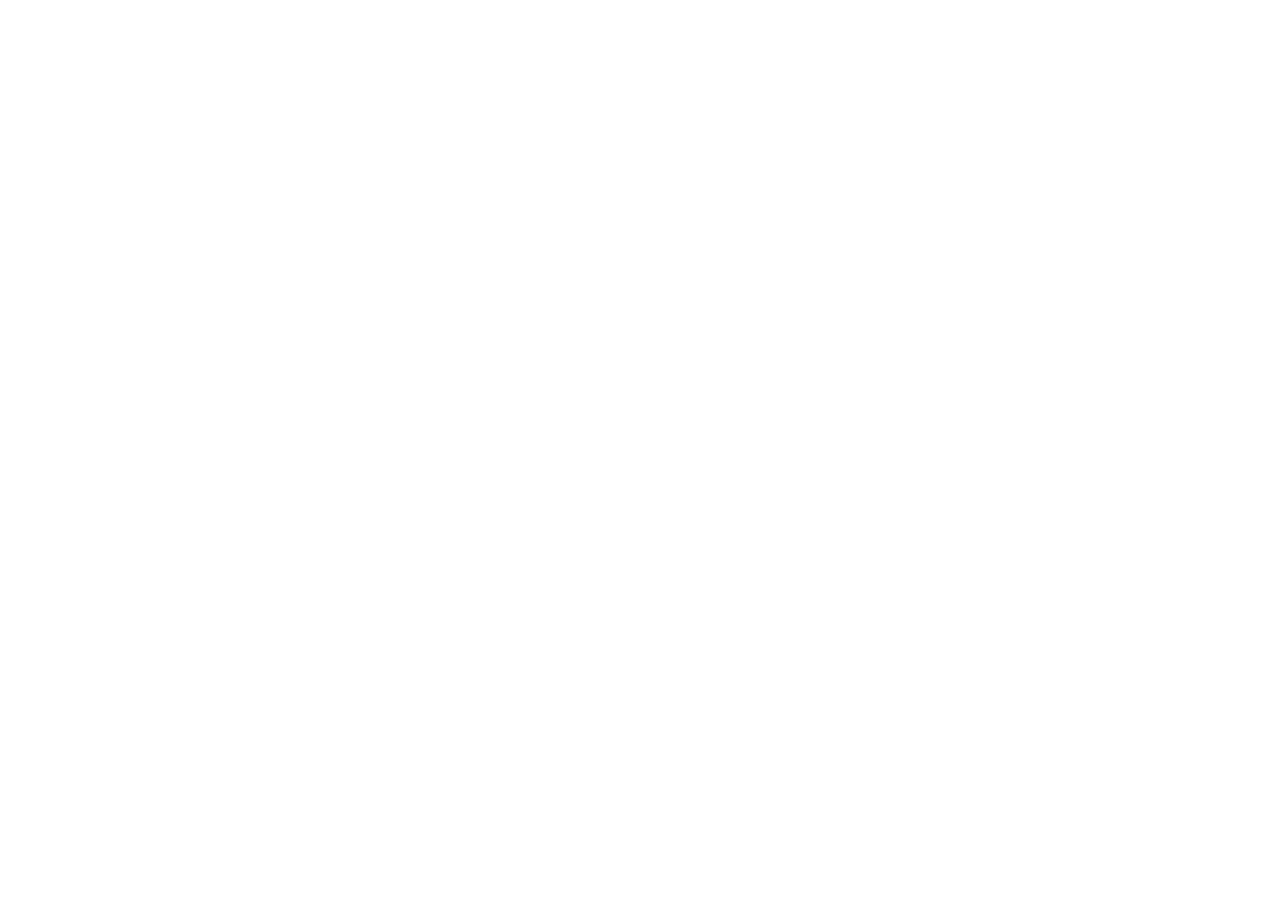
==== index.html @ ac5e3bfc "Init : création du dépôt, arborescence des fichiers et structure HTML de base" ====
<!DOCTYPE html>
<html lang="fr">
<head> 
    <meta charset="UTF-8"> 
    <meta name="viewport" content="width=device-width, initial-scale=1.0"> 
    <title>AfriTalent</title> 
    <!-- Bootstrap 5 via CDN : feuille de style --> 
    <link href="https://cdn.jsdelivr.net/npm/bootstrap@5.3.0/dist/css/bootstrap.min.css" rel="stylesheet"> 
    <!-- Votre feuille de style personnelle --> 
    <link rel="stylesheet" href="css/style.css">

</head>

<body> 

    <!-- Le contenu de la page sera ajoute ici --> 


    <!-- Bootstrap 5 via CDN : script JavaScript --> 
    <script src="https://cdn.jsdelivr.net/npm/bootstrap@5.3.0/dist/js/bootstrap.bundle.min.js"></script> 

    <!-- Votre script JavaScript --> 
    <script src="js/main.js"></script>

</body>
</html>
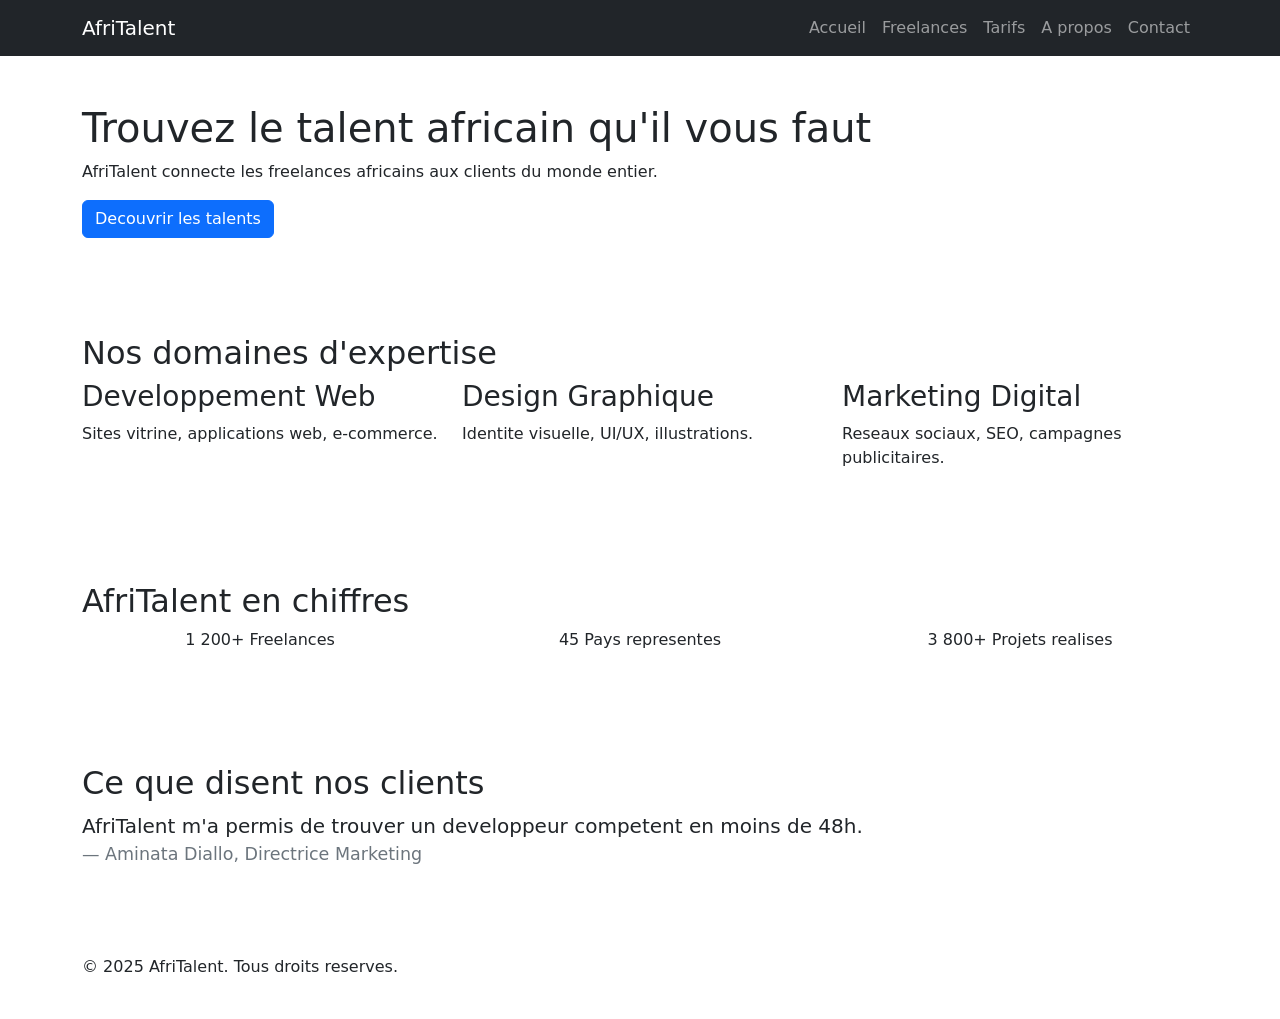
==== commit face9419: "HTML : structure complète des 5 pages avec sections et contenu texte" ====
--- a/index.html
+++ b/index.html
@@ -3,7 +3,7 @@
 <head> 
     <meta charset="UTF-8"> 
     <meta name="viewport" content="width=device-width, initial-scale=1.0"> 
-    <title>AfriTalent</title> 
+    <title>AfriTalent | La plateforme des freelances tech en Afrique</title> 
     <!-- Bootstrap 5 via CDN : feuille de style --> 
     <link href="https://cdn.jsdelivr.net/npm/bootstrap@5.3.0/dist/css/bootstrap.min.css" rel="stylesheet"> 
     <!-- Votre feuille de style personnelle --> 
@@ -12,9 +12,89 @@
 </head>
 
 <body> 
+<!-- Le contenu de la page sera ajoute ici --> 
 
-    <!-- Le contenu de la page sera ajoute ici --> 
-
+<!-- Navigation Bootstrap commune a toutes les pages --> 
+    <nav class="navbar navbar-expand-lg navbar-dark bg-dark"> 
+        <div class="container"> 
+            <a class="navbar-brand" href="index.html">AfriTalent</a> 
+            <button class="navbar-toggler" type="button" 
+                data-bs-toggle="collapse" 
+                data-bs-target="#navMenu" 
+                aria-controls="navMenu" 
+                aria-expanded="false" 
+                aria-label="Toggle navigation"> 
+                <span class="navbar-toggler-icon"></span> 
+            </button> 
+            <div class="collapse navbar-collapse" id="navMenu"> 
+                <ul class="navbar-nav ms-auto"> 
+                    <li class="nav-item"><a class="nav-link" href="index.html">Accueil</a></li> 
+                    <li class="nav-item"><a class="nav-link" href="freelances.html">Freelances</a></li> 
+                    <li class="nav-item"><a class="nav-link" href="tarifs.html">Tarifs</a></li> 
+                    <li class="nav-item"><a class="nav-link" href="about.html">A propos</a></li> 
+                    <li class="nav-item"><a class="nav-link" href="contact.html">Contact</a></li> 
+                </ul> 
+            </div> 
+        </div> 
+    </nav> 
+    <!-- Contenu principal --> 
+    <main> 
+        <!-- Section Hero : accroche principale --> 
+        <section id="hero"> 
+            <div class="container py-5"> 
+            <h1>Trouvez le talent africain qu'il vous faut</h1> 
+            <p>AfriTalent connecte les freelances africains aux clients du monde entier.</p> 
+            <a href="freelances.html" class="btn btn-primary">Decouvrir les talents</a> 
+            </div> 
+        </section> 
+        <!-- Section Services --> 
+        <section id="services"> 
+            <div class="container py-5"> 
+                <h2>Nos domaines d'expertise</h2> 
+                <div class="row"> 
+                    <div class="col-md-4"> 
+                        <h3>Developpement Web</h3> 
+                        <p>Sites vitrine, applications web, e-commerce.</p> 
+                    </div> 
+                    <div class="col-md-4"> 
+                        <h3>Design Graphique</h3> 
+                        <p>Identite visuelle, UI/UX, illustrations.</p> 
+                    </div> 
+                    <div class="col-md-4"> 
+                        <h3>Marketing Digital</h3> 
+                        <p>Reseaux sociaux, SEO, campagnes publicitaires.</p> 
+                    </div> 
+                </div> 
+            </div> 
+        </section> 
+        <!-- Section Statistiques --> 
+        <section id="statistiques"> 
+            <div class="container py-5"> 
+                <h2>AfriTalent en chiffres</h2> 
+                <div class="row text-center"> 
+                    <div class="col-md-4"><p>1 200+ Freelances</p></div> 
+                    <div class="col-md-4"><p>45 Pays representes</p></div> 
+                    <div class="col-md-4"><p>3 800+ Projets realises</p></div> 
+                </div> 
+            </div> 
+        </section> 
+        <!-- Section Temoignages --> 
+        <section id="temoignages"> 
+            <div class="container py-5"> 
+                <h2>Ce que disent nos clients</h2> 
+                <blockquote class="blockquote"> 
+                    <p>AfriTalent m'a permis de trouver un developpeur competent en moins de 48h.</p> 
+                    <footer class="blockquote-footer">Aminata Diallo, Directrice Marketing</footer> 
+                </blockquote> 
+            </div> 
+        </section> 
+    </main> 
+    <!-- Pied de page --> 
+    <footer> 
+        <div class="container py-4"> 
+            <p>&copy; 2025 AfriTalent. Tous droits reserves.</p> 
+        </div> 
+    </footer>
 
     <!-- Bootstrap 5 via CDN : script JavaScript --> 
     <script src="https://cdn.jsdelivr.net/npm/bootstrap@5.3.0/dist/js/bootstrap.bundle.min.js"></script> 
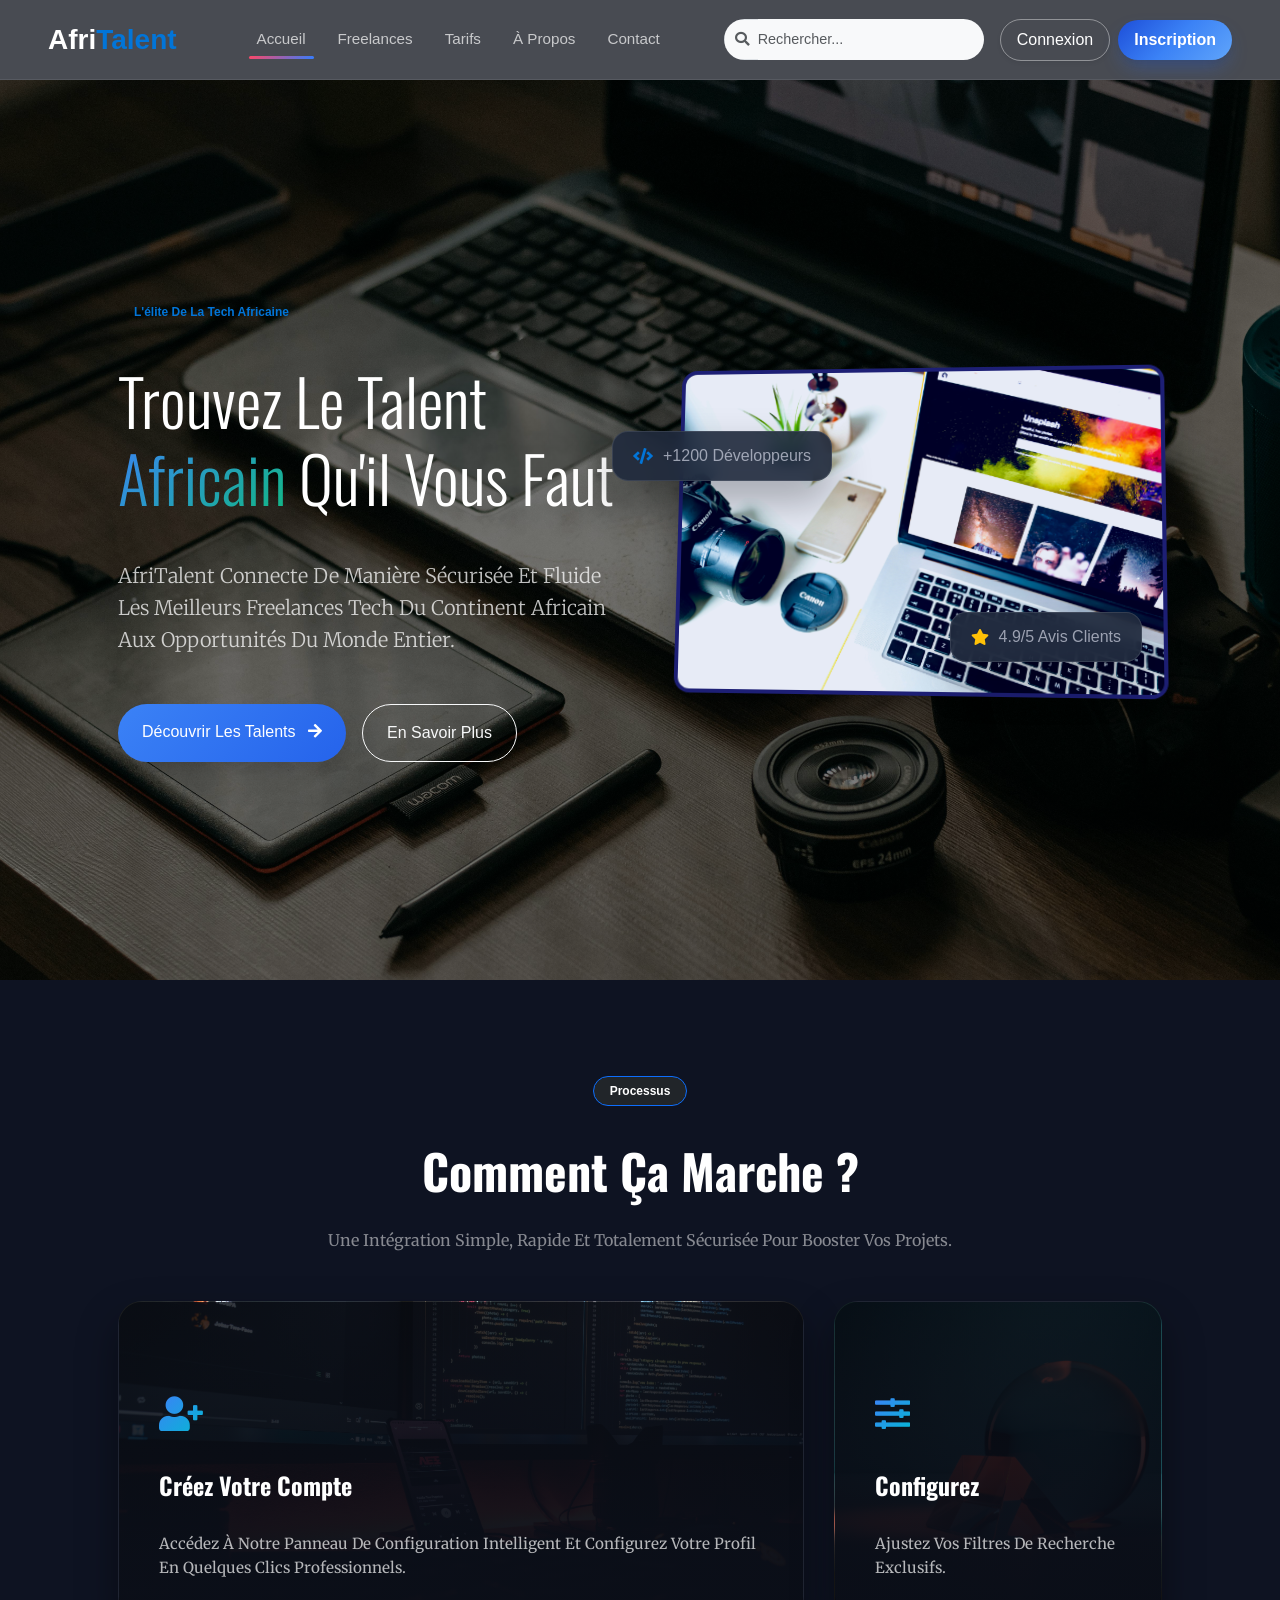
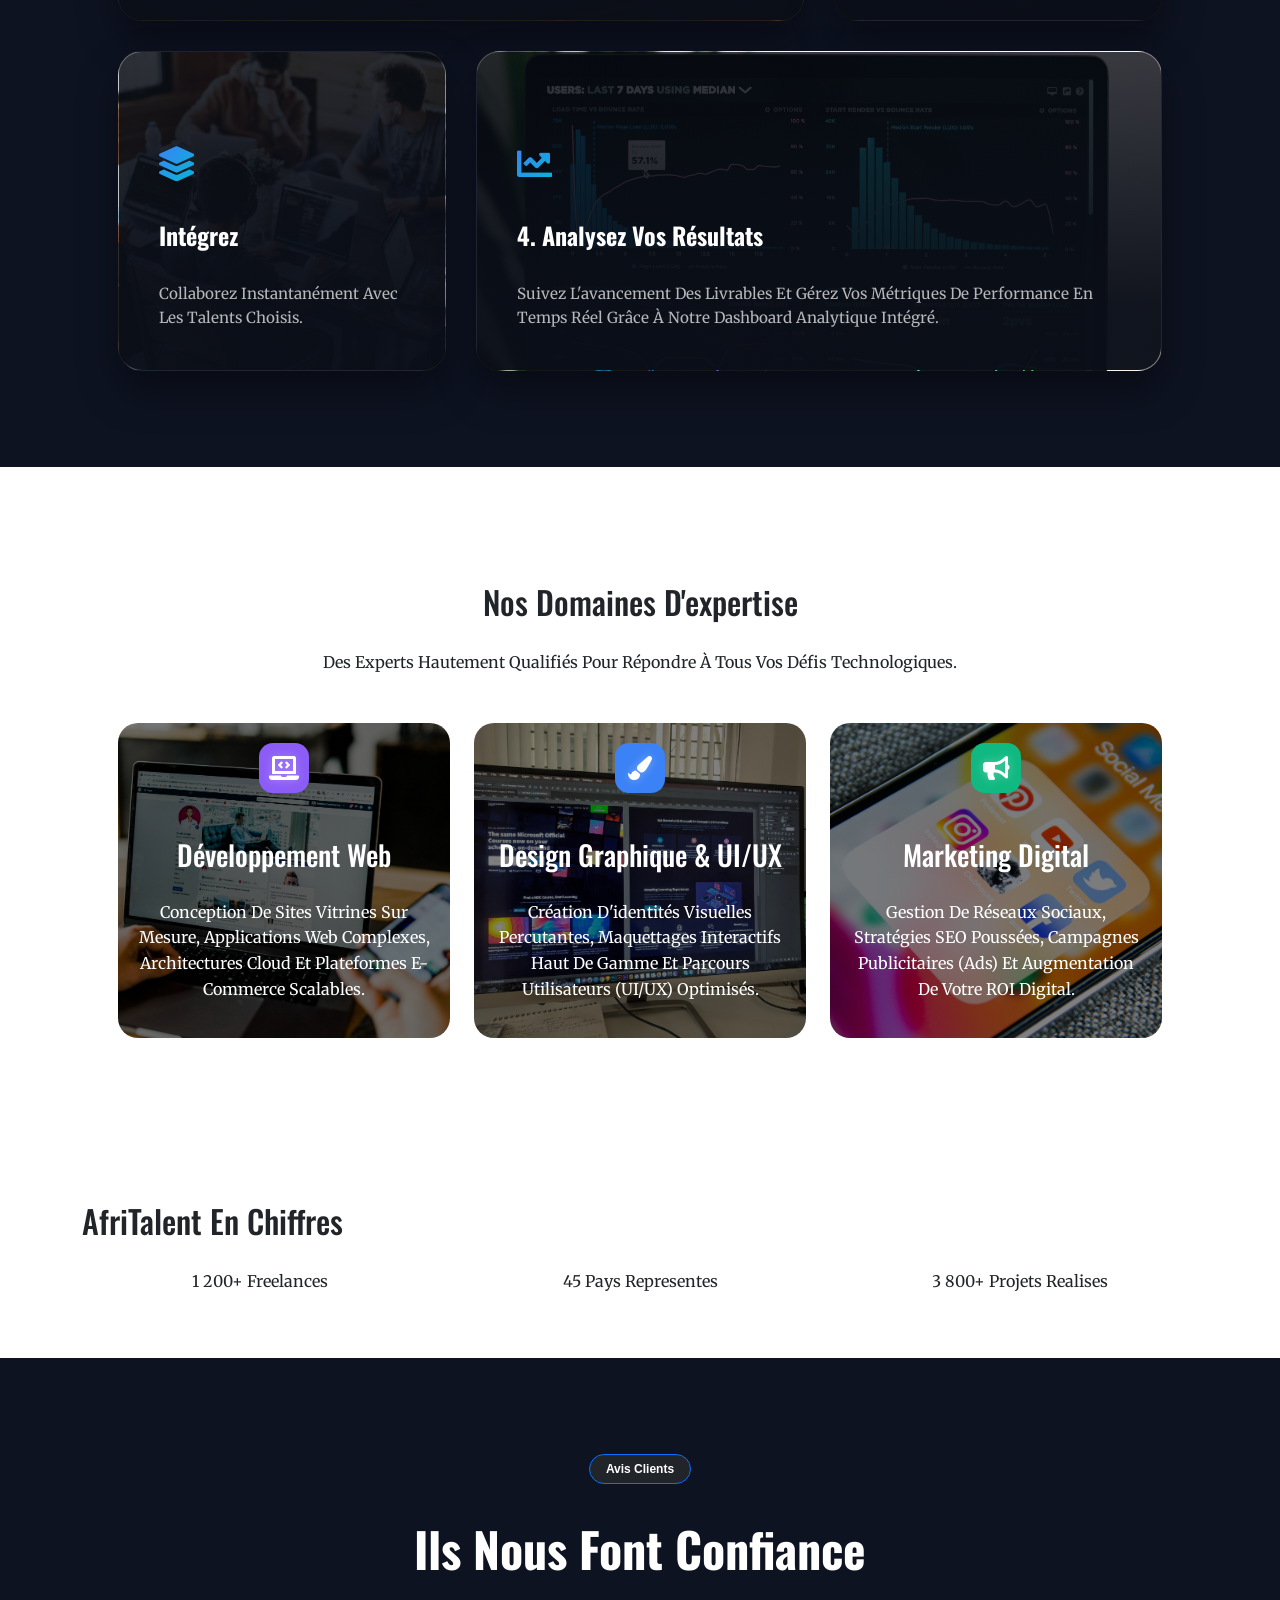
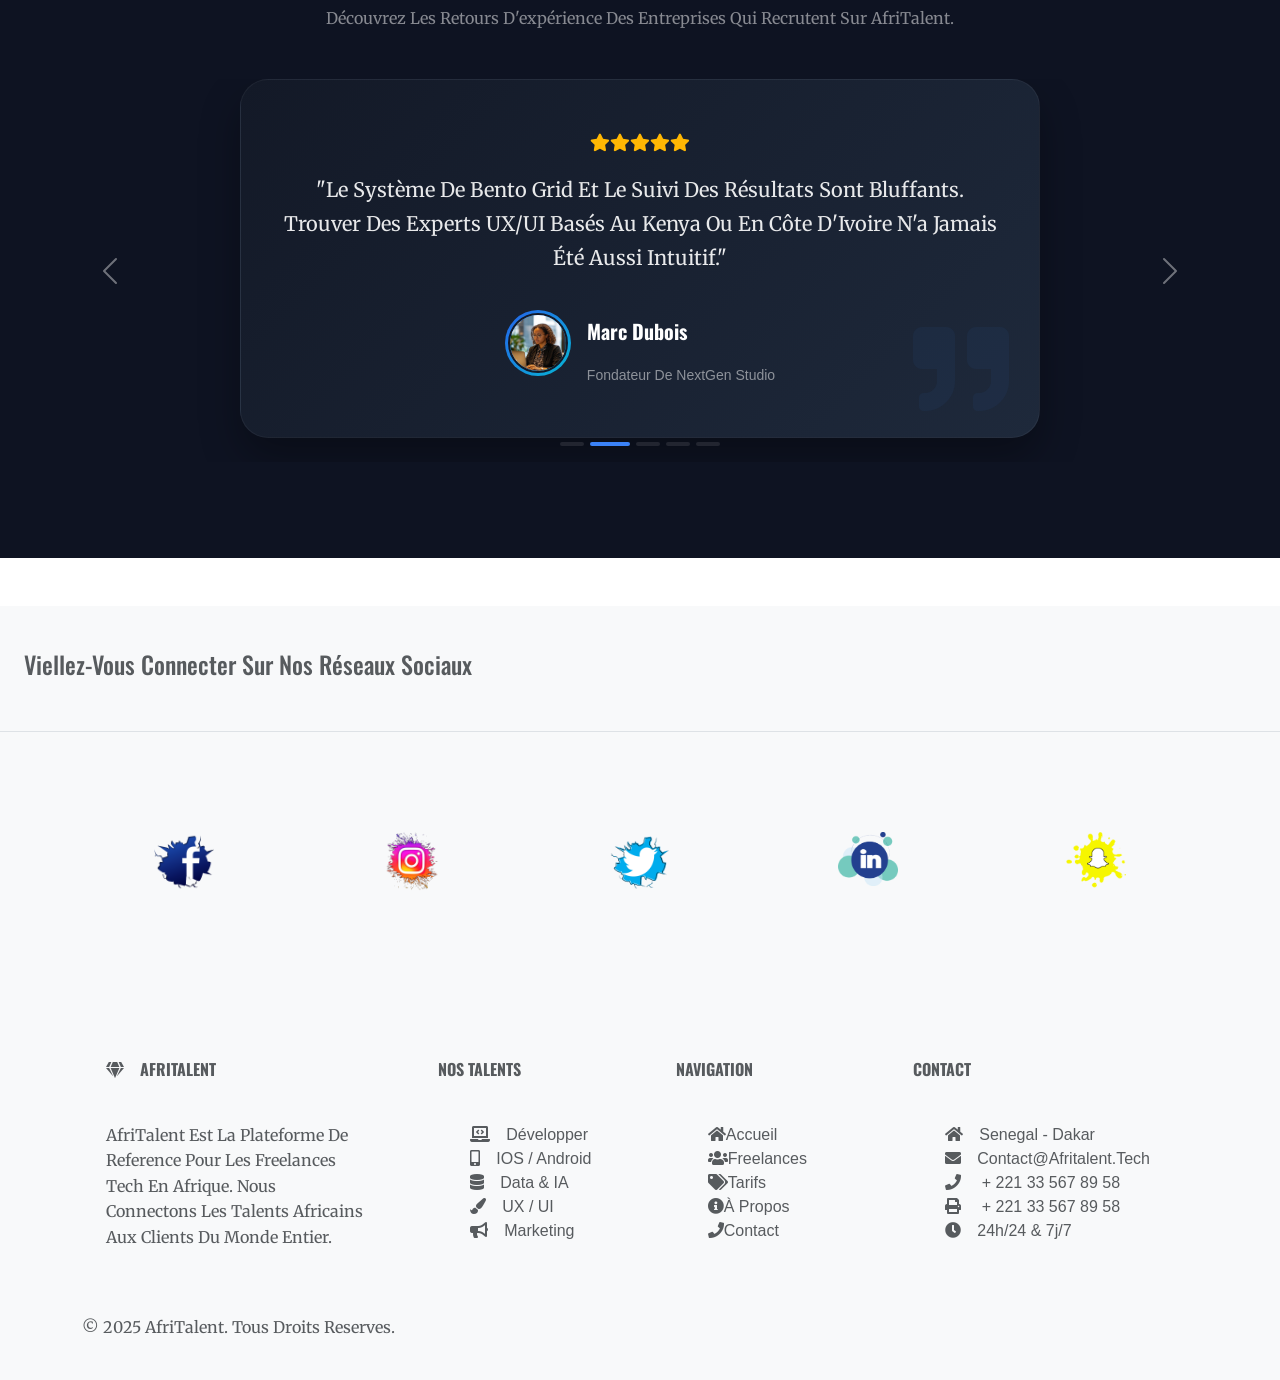
==== commit afb2ba84: "CSS : Bento Grid, sections hero et catégories, effets hover" ====
--- a/index.html
+++ b/index.html
@@ -3,71 +3,174 @@
 <head> 
     <meta charset="UTF-8"> 
     <meta name="viewport" content="width=device-width, initial-scale=1.0"> 
-    <title>AfriTalent | La plateforme des freelances tech en Afrique</title> 
+    <title>AfriTalent</title> 
+    <link rel="icon" href="images/favicon.ico.jfif" type="image/x-icon">
     <!-- Bootstrap 5 via CDN : feuille de style --> 
     <link href="https://cdn.jsdelivr.net/npm/bootstrap@5.3.0/dist/css/bootstrap.min.css" rel="stylesheet"> 
     <!-- Votre feuille de style personnelle --> 
     <link rel="stylesheet" href="css/style.css">
-
+    <!-- Fonts Google --> 
+    <link rel="preconnect" href="https://fonts.googleapis.com">
+    <link rel="preconnect" href="https://fonts.gstatic.com" crossorigin>
+    <link href="https://fonts.googleapis.com/css2?family=Merriweather:opsz@18..144&family=Oswald:wght@200..700&display=swap" rel="stylesheet">
+    <!-- Font Awesome --> 
+    <link rel="stylesheet" href="https://cdnjs.cloudflare.com/ajax/libs/font-awesome/5.15.3/css/all.min.css">
 </head>
-
+<!-- AfriTalent | La plateforme des freelances tech en Afrique -->
 <body> 
-<!-- Le contenu de la page sera ajoute ici --> 
-
-<!-- Navigation Bootstrap commune a toutes les pages --> 
-    <nav class="navbar navbar-expand-lg navbar-dark bg-dark"> 
-        <div class="container"> 
-            <a class="navbar-brand" href="index.html">AfriTalent</a> 
-            <button class="navbar-toggler" type="button" 
-                data-bs-toggle="collapse" 
-                data-bs-target="#navMenu" 
-                aria-controls="navMenu" 
-                aria-expanded="false" 
-                aria-label="Toggle navigation"> 
-                <span class="navbar-toggler-icon"></span> 
-            </button> 
-            <div class="collapse navbar-collapse" id="navMenu"> 
-                <ul class="navbar-nav ms-auto"> 
-                    <li class="nav-item"><a class="nav-link" href="index.html">Accueil</a></li> 
-                    <li class="nav-item"><a class="nav-link" href="freelances.html">Freelances</a></li> 
-                    <li class="nav-item"><a class="nav-link" href="tarifs.html">Tarifs</a></li> 
-                    <li class="nav-item"><a class="nav-link" href="about.html">A propos</a></li> 
-                    <li class="nav-item"><a class="nav-link" href="contact.html">Contact</a></li> 
-                </ul> 
+    <nav class="navbar navbar-expand-xl navbar-dark bg-dark sticky-top custom-navbar">
+        <div class="container-fluid px-md-5"> 
+            <a class="navbar-brand fw-bold fs-3" href="index.html">
+                Afri<span class="text-primary-talent">Talent</span>
+            </a>
+            <button class="navbar-toggler" type="button" data-bs-toggle="collapse" data-bs-target="#navMenu" aria-controls="navMenu" aria-expanded="false" aria-label="Toggle navigation">
+                <span class="navbar-toggler-icon"></span>
+            </button>
+            <div class="collapse navbar-collapse" id="navMenu">
+            
+                <ul class="navbar-nav mx-auto mb-2 mb-xl-0 gap-3">
+                    <li class="nav-item"><a class="nav-link active" href="index.html">Accueil</a></li>
+                    <li class="nav-item"><a class="nav-link" href="freelances.html">Freelances</a></li>
+                    <li class="nav-item"><a class="nav-link" href="tarifs.html">Tarifs</a></li>
+                    <li class="nav-item"><a class="nav-link" href="about.html">À propos</a></li>
+                    <li class="nav-item"><a class="nav-link" href="contact.html">Contact</a></li>
+                </ul>
+
+                <div class="d-flex flex-column flex-xl-row align-items-stretch align-items-xl-center gap-3">
+                    
+                    <form class="search-navbar m-0" role="search" action="/recherche" method="GET">
+                        <div class="input-group">
+                            <span class="input-group-text bg-light text-muted border-end-0">
+                                <i class="fas fa-search"></i>
+                            </span>
+                            <input class="form-control bg-light border-start-0 ps-0 text-dark" type="search" placeholder="Rechercher..." aria-label="Rechercher" name="query">
+                        </div>
+                    </form>
+
+                    <div class="buton  d-flex align-items-center gap-2">
+                        <a href="connexion.html" class="btns-connexion btn-outline-light rounded-pill px-3 shadow-sm">Connexion</a>
+                        <a href="inscription.html" class="btn-inscription btn-outline-light rounded-pill px-3 shadow-sm">Inscription</a>
+                    </div>
+                </div> 
+            </div>
+        </div>
+    </nav>
+    <!-- contenu principal -->
+    
+    <main> 
+        <!-- SECTION HERO : DISPOSITION ASYMÉTRIQUE & TYPOGRAPHIE EXPRESSIVE -->
+        <section id="hero-premium" class="d-flex align-items-center"> 
+            <div class="container px-md-5">
+                <div class="row align-items-center">
+                    <div class="col-lg-6 hero-text-box">
+                        <span class="badge bg-primary-soft text-primary-talent mb-3 px-3 py-2 rounded-pill fw-semibold">L'élite de la Tech Africaine</span>
+                        <h1 class="display-3 fw-extrabold text-white mb-4">
+                            Trouvez le talent <br><span class="text-gradient">Africain</span> qu'il vous faut
+                        </h1> 
+                        <p class="lead text-white6£-afri mb-5">
+                            AfriTalent connecte de manière sécurisée et fluide les meilleurs freelances tech du continent africain aux opportunités du monde entier.
+                        </p> 
+                        <div class="d-flex gap-3 core-buttons">
+                            <a href="freelances.html" class="btn btn-primary-talent rounded-pill px-4 py-3 shadow">Découvrir les talents <i class="fas fa-arrow-right ms-2"></i></a> 
+                            <a href="#bento-section" class="btn btn-outline-light rounded-pill px-4 py-3">En savoir plus</a>
+                        </div>
+                    </div>
+                    <div class="col-lg-6 position-relative mt-5 mt-lg-0">
+                        <div class="hero-image-wrapper">
+                            <div class="floating-card card-1"><i class="fas fa-code text-primary-talent"></i> <span>+1200 Développeurs</span></div>
+                            <div class="floating-card card-2"><i class="fas fa-star text-warning"></i> <span>4.9/5 Avis clients</span></div>
+                            <img src="images/Img3 (4).jpg" alt="Freelance working" class="img-fluid rounded-4 shadow-2xl hero-img-asymmetric">
+                        </div>
+                    </div>
+                </div>
             </div> 
-        </div> 
-    </nav> 
-    <!-- Contenu principal --> 
-    <main> 
-        <!-- Section Hero : accroche principale --> 
-        <section id="hero"> 
-            <div class="container py-5"> 
-            <h1>Trouvez le talent africain qu'il vous faut</h1> 
-            <p>AfriTalent connecte les freelances africains aux clients du monde entier.</p> 
-            <a href="freelances.html" class="btn btn-primary">Decouvrir les talents</a> 
-            </div> 
-        </section> 
-        <!-- Section Services --> 
-        <section id="services"> 
-            <div class="container py-5"> 
-                <h2>Nos domaines d'expertise</h2> 
-                <div class="row"> 
-                    <div class="col-md-4"> 
-                        <h3>Developpement Web</h3> 
-                        <p>Sites vitrine, applications web, e-commerce.</p> 
+        </section>
+         <!-- section Bento -->
+        <section id="bento-section" class="py-5 bg-dark-section">
+            <div class="container px-md-5 py-5">
+                <div class="text-center mb-5">
+                    <span class="badge bg-dark text-blue-talent border border-primary mb-3 px-3 py-2 rounded-pill">Processus</span>
+                    <h2 class="section-title text-white fw-bold display-5">Comment ça marche ?</h2>
+                    <p class="text-white-50">Une intégration simple, rapide et totalement sécurisée pour booster vos projets.</p>
+                </div>
+                
+                <div class="bento-grid">
+                    <!-- Carte 1 : Inscription (Large) -->
+                    <div class="bento-card bento-1">
+                        <div class="bento-overlay"></div>
+                        <div class="bento-content">
+                            <div class="bento-icon"><i class="fas fa-user-plus"></i></div>
+                            <h3>Créez votre compte</h3>
+                            <p>Accédez à notre panneau de configuration intelligent et configurez votre profil en quelques clics professionnels.</p>
+                        </div>
+                    </div>
+
+                    <!-- Carte 2 : Configuration (Petite) -->
+                    <div class="bento-card bento-2">
+                        <div class="bento-overlay"></div>
+                        <div class="bento-content">
+                            <div class="bento-icon"><i class="fas fa-sliders-h"></i></div>
+                            <h3>Configurez</h3>
+                            <p>Ajustez vos filtres de recherche exclusifs.</p>
+                        </div>
+                    </div>
+
+                    <!-- Carte 3 : Intégration (Petite) -->
+                    <div class="bento-card bento-3">
+                        <div class="bento-overlay"></div>
+                        <div class="bento-content">
+                            <div class="bento-icon"><i class="fas fa-layer-group"></i></div>
+                            <h3>Intégrez</h3>
+                            <p>Collaborez instantanément avec les talents choisis.</p>
+                        </div>
+                    </div>
+
+                    <!-- Carte 4 : Analyse (Large) -->
+                    <div class="bento-card bento-4">
+                        <div class="bento-overlay"></div>
+                        <div class="bento-content">
+                            <div class="bento-icon"><i class="fas fa-chart-line"></i></div>
+                            <h3>4. Analysez vos résultats</h3>
+                            <p>Suivez l'avancement des livrables et gérez vos métriques de performance en temps réel grâce à notre dashboard analytique intégré.</p>
+                        </div>
+                    </div>
+                </div>
+            </div>
+        </section>
+         <!-- Section Statistiques --> 
+        <section id="services-premium" class="py-5"> 
+            <div class="container px-md-5 py-5"> 
+                <div class="text-center mb-5">
+                    <h2>Nos domaines d'expertise</h2> 
+                    <p class="">Des experts hautement qualifiés pour répondre à tous vos défis technologiques.</p>
+                </div>
+                <div class="row g-4"> 
+                    <div class="col-md-4">
+                        <div class="service-card-premium1">
+                            <div class="icon-box bg-purple"><i class="fas fa-laptop-code"></i></div>
+                            <h3>Développement Web</h3> 
+                            <p>Conception de sites vitrines sur mesure, applications web complexes, architectures Cloud et plateformes e-commerce scalables.</p>
+                        </div>
                     </div> 
                     <div class="col-md-4"> 
-                        <h3>Design Graphique</h3> 
-                        <p>Identite visuelle, UI/UX, illustrations.</p> 
+                        <div class="service-card-premium">
+                            <div class="icon-box bg-blue">
+                                <i class="fas fa-paint-brush"></i>
+                            </div>
+                            <h3>Design Graphique & UI/UX</h3> 
+                            <p>Création d'identités visuelles percutantes, maquettages interactifs haut de gamme et parcours utilisateurs (UI/UX) optimisés.</p>
+                        </div>
                     </div> 
                     <div class="col-md-4"> 
-                        <h3>Marketing Digital</h3> 
-                        <p>Reseaux sociaux, SEO, campagnes publicitaires.</p> 
+                        <div class="service-card-premium11">
+                            <div class="icon-box bg-green"><i class="fas fa-bullhorn"></i></div>
+                            <h3>Marketing Digital</h3> 
+                            <p>Gestion de réseaux sociaux, stratégies SEO poussées, campagnes publicitaires (Ads) et augmentation de votre ROI digital.</p>
+                        </div>
                     </div> 
                 </div> 
             </div> 
-        </section> 
-        <!-- Section Statistiques --> 
+        </section>
         <section id="statistiques"> 
             <div class="container py-5"> 
                 <h2>AfriTalent en chiffres</h2> 
@@ -78,29 +181,221 @@
                 </div> 
             </div> 
         </section> 
-        <!-- Section Temoignages --> 
-        <section id="temoignages"> 
-            <div class="container py-5"> 
-                <h2>Ce que disent nos clients</h2> 
-                <blockquote class="blockquote"> 
-                    <p>AfriTalent m'a permis de trouver un developpeur competent en moins de 48h.</p> 
-                    <footer class="blockquote-footer">Aminata Diallo, Directrice Marketing</footer> 
-                </blockquote> 
-            </div> 
-        </section> 
-    </main> 
+        <!-- SECTION TÉMOIGNAGES : CAROUSEL BOOTSTRAP FONCTIONNEL --> 
+       <section id="testimonials-carousel-section" class="py-5 bg-dark-section"> 
+        <div class="container py-5"> 
+            <div class="text-center mb-5">
+                <span class="badge bg-dark text-blue-talent border border-primary mb-3 px-3 py-2 rounded-pill">Avis clients</span>
+                <h2 class="section-title text-white fw-bold display-5">Ils nous font confiance</h2> 
+                <p class="text-white-50">Découvrez les retours d'expérience des entreprises qui recrutent sur AfriTalent.</p>
+            </div>
+
+            <div id="premiumTestimonialCarousel" class="carousel slide" data-bs-ride="carousel" data-bs-interval="5000">
+                <div class="carousel-indicators custom-indicators">
+                    <button type="button" data-bs-target="#premiumTestimonialCarousel" data-bs-slide-to="0" class="active" aria-current="true"></button>
+                    <button type="button" data-bs-target="#premiumTestimonialCarousel" data-bs-slide-to="1"></button>
+                    <button type="button" data-bs-target="#premiumTestimonialCarousel" data-bs-slide-to="2"></button>
+                    <button type="button" data-bs-target="#premiumTestimonialCarousel" data-bs-slide-to="3"></button>
+                    <button type="button" data-bs-target="#premiumTestimonialCarousel" data-bs-slide-to="4"></button>
+                </div>
+
+                <div class="carousel-inner text-center text-white pb-4">
+                    
+                    <div class="carousel-item active">
+                        <div class="testimonial-bubble shadow-lg mx-auto">
+                            <i class="fas fa-quote-right quote-icon-bg"></i>
+                            <div class="stars-rating mb-3">
+                                <i class="fas fa-star"></i><i class="fas fa-star"></i><i class="fas fa-star"></i><i class="fas fa-star"></i><i class="fas fa-star"></i>
+                            </div>
+                            <p class="fs-5 testimonial-text">"AfriTalent m'a permis de trouver un développeur Fullstack sénégalais ultra-compétent en moins de 48 heures. La gestion du projet s'est faite en toute transparence !"</p>
+                            <div class="d-flex align-items-center justify-content-center mt-4 gap-3">
+                                <div class="avatar-wrapper">
+                                    <img src="images/Img3 (3).jpg" alt="Aminata Diallo" class="rounded-circle testimonial-avatar">
+                                </div>
+                                <div class="text-start">
+                                    <h5 class="text-blue-talent mb-0 fw-bold">Aminata Diallo</h5>
+                                    <small class="text-white-50">Directrice Marketing, TechAfrique</small>
+                                </div>
+                            </div>
+                        </div>
+                    </div>
+
+                    <div class="carousel-item">
+                        <div class="testimonial-bubble shadow-lg mx-auto">
+                            <i class="fas fa-quote-right quote-icon-bg"></i>
+                            <div class="stars-rating mb-3">
+                                <i class="fas fa-star"></i><i class="fas fa-star"></i><i class="fas fa-star"></i><i class="fas fa-star"></i><i class="fas fa-star"></i>
+                            </div>
+                            <p class="fs-5 testimonial-text">"Le système de Bento Grid et le suivi des résultats sont bluffants. Trouver des experts UX/UI basés au Kenya ou en Côte d'Ivoire n'a jamais été aussi intuitif."</p>
+                            <div class="d-flex align-items-center justify-content-center mt-4 gap-3">
+                                <div class="avatar-wrapper">
+                                    <img src="images/téléchargement (4).jfif" alt="julliana Dubois" class="rounded-circle testimonial-avatar">
+                                </div>
+                                <div class="text-start">
+                                    <h5 class="text-blue-talent mb-0 fw-bold">Marc Dubois</h5>
+                                    <small class="text-white-50">Fondateur de NextGen Studio</small>
+                                </div>
+                            </div>
+                        </div>
+                    </div>
+
+                    <div class="carousel-item">
+                        <div class="testimonial-bubble shadow-lg mx-auto">
+                            <i class="fas fa-quote-right quote-icon-bg"></i>
+                            <div class="stars-rating mb-3">
+                                <i class="fas fa-star"></i><i class="fas fa-star"></i><i class="fas fa-star"></i><i class="fas fa-star"></i><i class="fas fa-star"></i>
+                            </div>
+                            <p class="fs-5 testimonial-text">"La qualité technique des profils est impressionnante. Notre nouvel ingénieur DevOps basé au Cameroun a restructuré toute notre infrastructure Cloud en un temps record."</p>
+                            <div class="d-flex align-items-center justify-content-center mt-4 gap-3">
+                                <div class="avatar-wrapper">
+                                    <img src="images/Refined High-Top Fade.jfif" alt="Patrice Kone" class="rounded-circle testimonial-avatar">
+                                </div>
+                                <div class="text-start">
+                                    <h5 class="text-blue-talent mb-0 fw-bold">Patrice Koné</h5>
+                                    <small class="text-white-50">CTO, KamCloud Services</small>
+                                </div>
+                            </div>
+                        </div>
+                    </div>
+
+                    <div class="carousel-item">
+                        <div class="testimonial-bubble shadow-lg mx-auto">
+                            <i class="fas fa-quote-right quote-icon-bg"></i>
+                            <div class="stars-rating mb-3">
+                                <i class="fas fa-star"></i><i class="fas fa-star"></i><i class="fas fa-star"></i><i class="fas fa-star"></i><i class="text-white-50 far fa-star"></i>
+                            </div>
+                            <p class="fs-5 testimonial-text">"Ce qui me plaît le plus, c'est la sécurisation des paiements. Les freelances travaillent sereinement, et nous, nous ne débloquons les fonds que lorsque le code est validé."</p>
+                            <div class="d-flex align-items-center justify-content-center mt-4 gap-3">
+                                <div class="avatar-wrapper">
+                                    <img src="images/Crisp Taper Fade.jfif" alt="Sarah Jenkins" class="rounded-circle testimonial-avatar">
+                                </div>
+                                <div class="text-start">
+                                    <h5 class="text-blue-talent mb-0 fw-bold">Sarah Jenkins</h5>
+                                    <small class="text-white-50">Product Owner, GlobalTech NY</small>
+                                </div>
+                            </div>
+                        </div>
+                    </div>
+
+                    <div class="carousel-item">
+                        <div class="testimonial-bubble shadow-lg mx-auto">
+                            <i class="fas fa-quote-right quote-icon-bg"></i>
+                            <div class="stars-rating mb-3">
+                                <i class="fas fa-star"></i><i class="fas fa-star"></i><i class="fas fa-star"></i><i class="fas fa-star"></i><i class="fas fa-star"></i>
+                            </div>
+                            <p class="fs-5 testimonial-text">"En tant que startup, recruter des talents hautement qualifiés à des tarifs compétitifs via AfriTalent a littéralement sauvé notre phase de lancement applicatif."</p>
+                            <div class="d-flex align-items-center justify-content-center mt-4 gap-3">
+                                <div class="avatar-wrapper">
+                                    <img src="images/alexander-shatov-mr4JG4SYOF8-unsplash.jpg" alt="Ousmane Sy" class="rounded-circle testimonial-avatar">
+                                </div>
+                                <div class="text-start">
+                                    <h5 class="text-blue-talent mb-0 fw-bold">Ousmane Sy</h5>
+                                    <small class="text-white-50">Co-fondateur, Baobab Invest</small>
+                                </div>
+                            </div>
+                        </div>
+                    </div>
+
+                </div>
+
+                <button class="carousel-control-prev custom-carousel-btn" type="button" data-bs-target="#premiumTestimonialCarousel" data-bs-slide="prev">
+                    <span class="carousel-control-prev-icon" aria-hidden="true"></span>
+                </button>
+                <button class="carousel-control-next custom-carousel-btn" type="button" data-bs-target="#premiumTestimonialCarousel" data-bs-slide="next">
+                    <span class="carousel-control-next-icon" aria-hidden="true"></span>
+                </button>
+            </div>
+        </div> 
+    </section>
     <!-- Pied de page --> 
-    <footer> 
+    <footer class="text-center text-lg-start bg-body-tertiary text-muted mt-5">
+        <!-- div: Social media -->
+        <div class="d-flex justify-content-center justify-content-lg-between p-4 border-bottom">
+            <!-- Left -->
+            <div class="me-5 d-none d-lg-block">
+                <h4>viellez-vous connecter sur nos réseaux sociaux</h4>
+            </div>
+        </div>
+        <!-- div: Social media -->
+        <div class="social-media">
+            <div class="container text-center">
+                <div class="row social-icones">
+                    <div class="col"><a href="https://www.facebook.com"><img src="images/facboook.jpg" alt=""></a></div>
+                    <div class="col"><a href="https://www.instagram.com"><img src="images/insta.png" alt=""></a></div>
+                    <div class="col"><a href="https://www.twitter.com"><img src="images/twitter.png" alt=""></a></div>                            
+                    <div class="col"><a href="https://www.linkedin.com"><img src="images/linkedin.png" alt=""></a></div>
+                    <div class="col"><a href="https://www.snapchat.com"><img src="images/snap.png" alt=""></a></div>
+                </div>
+            </div>
+        </div>
+        <!-- div: Links  -->
+        <div class="">
+            <div class="container text-center text-md-start mt-5">
+                <!-- Grid row -->
+                <div class="row mt-3">
+                <!-- Grid column -->
+                <div class="col-md-3 col-lg-4 col-xl-3 mx-auto mb-4">
+                    <!-- Content -->
+                    <h6 class="text-uppercase fw-bold mb-4"><i class="fas fa-gem me-3"></i>AfriTalent</h6>
+                    <p>AfriTalent est la plateforme de reference pour les freelances tech en Afrique. 
+                        Nous connectons les talents africains aux clients du monde entier.</p>
+                </div>
+                <!-- Grid column -->
+                <div class="col-md-2 col-lg-2 col-xl-2 mx-auto mb-4">
+                    <!-- Links -->
+                    <h6 class="text-uppercase fw-bold mb-4">Nos Talents</h6>
+                    <ul class="naviga">
+                        <li><a href="developpement-web.html" class="text-reset"><i class="fas fa-laptop-code me-3"></i>Développer</a></li>
+                        <li><a href="mobile.html" class="text-reset"><i class="fas fa-mobile-alt me-3"></i>iOS / Android</a></li>
+                        <li><a href="data-science.html" class="text-reset"><i class="fas fa-database me-3"></i>Data & IA</a></li>
+                        <li><a href="design-ux-ui.html" class="text-reset"><i class="fas fa-paint-brush me-3"></i>UX / UI</a></li>
+                        <li><a href="marketing-digital.html" class="text-reset"><i class="fas fa-bullhorn me-3"></i>Marketing </a></li>
+                    </ul>
+                </div>
+                <!-- Grid column -->
+        
+                <!-- Grid column -->
+                <div class="col-md-3 col-lg-2 col-xl-2 mx-auto mb-4">
+                    <!-- Links -->
+                    <h6 class="text-uppercase fw-bold mb-4">Navigation</h6>
+                    <ul class="naviga">
+                        <li><a href="index.html" class="text-reset"><i class="fas fa-home"></i>Accueil</a></li>
+                        <li><a href="freelances.html" class="text-reset"><i class="fas fa-users"></i>Freelances</a></li>
+                        <li><a href="tarifs.html" class="text-reset"><i class="fas fa-tags"></i>Tarifs</a></li>
+                        <li><a href="about.html" class="text-reset"><i class="fas fa-info-circle"></i>À propos</a></li>
+                        <li><a href="contact.html" class="text-reset"><i class="fas fa-phone"></i>Contact</a></li>
+                    </ul>
+                </div>
+                <!-- Grid column -->
+        
+                <!-- Grid column -->
+                <div class="col-md-4 col-lg-3 col-xl-3 mx-auto mb-md-0 mb-4">
+                    <!-- Links -->
+                    <h6 class="text-uppercase fw-bold mb-4">Contact</h6>
+                    <ul>
+                        <li><a href="https://www.google.com/maps/place/Dakar,+Senegal" class="text-reset"><i class="fas fa-home me-3"></i>senegal - Dakar</a></li>
+                        <li><a href="mailto:contact@afritalent.tech" class="text-reset"><i class="fas fa-envelope me-3"></i>contact@afritalent.tech</a></li>
+                        <li><a href="tel:+221335678958" class="text-reset"><i class="fas fa-phone me-3"></i> + 221 33 567 89 58</a></li>
+                        <li><a href="tel:+221335678958" class="text-reset"><i class="fas fa-print me-3"></i> + 221 33 567 89 58</a></li>
+                        <li><a href="horaire.html" class="text-reset"><i class="fas fa-clock me-3"></i>24h/24 & 7j/7</a></li>
+                    </ul>
+                </div>
+            </div>
+        </div>
+        <!-- div: Links  -->
+
+        <!-- Copyright -->
+
         <div class="container py-4"> 
             <p>&copy; 2025 AfriTalent. Tous droits reserves.</p> 
         </div> 
+        <!-- Copyright -->
     </footer>
-
+    <!-- Footer -->
     <!-- Bootstrap 5 via CDN : script JavaScript --> 
     <script src="https://cdn.jsdelivr.net/npm/bootstrap@5.3.0/dist/js/bootstrap.bundle.min.js"></script> 
 
     <!-- Votre script JavaScript --> 
     <script src="js/main.js"></script>
-
 </body>
 </html>
--- a/css/style.css
+++ b/css/style.css
@@ -0,0 +1,1119 @@
+
+/* general */
+@import url();
+*{
+    box-sizing: border-box;
+    margin: 0;
+    padding: 0;
+    text-transform: capitalize;
+    text-decoration: none;
+    border-width: initial;
+    border-style: none;
+    border-color: initial;
+    border-image: initial;
+    outline: none;
+
+}
+
+:root{
+    /* Background color */
+    --primary-color: #FD4766;
+    --Secondaire-color: #0e1525;
+    --bg-dark-color: #091020;
+    --bg-white: #fff;
+    --bg-success: #5cb85c;
+    --bg-dander: #d9534f;
+    --bg-primary: #3b82f6 ;     
+    --bg-warnning: #FFFF00; 
+    --gray-color: #c5c9d8bf;
+    --gradient-color: linear-gradient( -224deg, var(--primary-color) 0, #337DFF 100%);
+    --gradient-text: linear-gradient(120deg, #1C99FE 20,69% var(--primary-color)79,69%);
+    filter: progid DXImageTranform Microsoft gradient(starcColorstr="var(--primary-color)",
+    endColorstr="var(--secondary-color)", GradientType=1);
+
+     /* Text Color */
+     --primary-font: "Poppins", sans-serif;
+     --primary-text: #FD4766;
+     --text-gray: #c6c9d8bf;
+     --text-white: #fff;
+     --bg-primary: #0275d8;
+     --bg-warnning: #FFFF00; 
+     --bg-success: #5cb85c;
+     --bg-dark-color: #091020;
+     --bg-dander: #d9534f;
+
+}
+/* --- Variables de couleur (Adaptez selon votre charte) --- */
+:root {
+    --primary-talent-color: #0d6efd; /* Le bleu de votre logo AfriTalent */
+    --gradient-inscription: linear-gradient(135deg, #f05a7e, #ff7e5f); /* Dégradé rose/orange du bouton */
+}
+
+/* --- Style Global de la Navbar --- */
+.navbar {
+    background: rgba(30, 30, 35, 0.75) !important; 
+    backdrop-filter: blur(15px); 
+    -webkit-backdrop-filter: blur(15px);
+    border-bottom: 1px solid rgba(255, 255, 255, 0.08); 
+    transition: all 0.3s ease;
+
+}
+/* --- Couleur spécifique pour la fin du logo "Talent" --- */
+ .text-primary-talent {
+    color: var(--bg-primary) !important;
+} 
+
+/* --- Liens du menu (Hover moderne) --- */
+.custom-navbar .nav-link {
+    position: relative;
+    padding-bottom: 8px !important; /* Espace entre le texte et le trait */
+}
+/* Crée le trait (masqué par défaut avec width: 0) */
+.custom-navbar .nav-link::after {
+    content: '';
+    position: absolute;
+    bottom: 0;
+    left: 0;
+    width: 0;
+    height: 3px; /* Épaisseur du trait */
+    background: var(--gradient-color); /* Couleur du trait */
+    border-radius: 2px;
+    transition: width 0.25s ease-in-out; /* Animation de glissement */
+}
+
+/* Affiche le trait (width: 100%) au survol ET sur le lien actif */
+.custom-navbar .nav-link:hover::after,
+.custom-navbar .nav-link.active::after {
+    width: 100%;
+}
+/* --- Barre de recherche transparente --- */
+.custom-search-group {
+    background: rgba(255, 255, 255, 0.1);
+    border: 1px solid rgba(255, 255, 255, 0.15);
+    border-radius: 50px;
+    overflow: hidden;
+    transition: all 0.3s ease;
+}
+
+.custom-search-group:focus-within {
+    border-color: rgba(255, 255, 255, 0.4);
+    box-shadow: 0 0 10px rgba(255, 255, 255, 0.05);
+}
+
+.custom-search-group input::placeholder {
+    color: rgba(255, 255, 255, 0.5);
+}
+.custom-navbar {
+  min-height: 80px; 
+  padding: 0.5rem 0;
+  border-bottom: 1px solid rgba(255, 255, 255, 0.05);
+}
+.navbar-nav ul {
+    list-style: none;
+    /* font-size: 1.1rem; */
+}
+.custom-navbar .nav-link {
+  font-weight: 200;
+  transition: color 0.2s ease;
+}
+.search-navbar {
+  min-width: 260px;
+}
+ 
+.search-navbar .input-group {
+  border-radius: 30px; 
+  overflow: hidden;
+}
+.search-navbar .input-group .input-group-text {
+    color: var(--text-gray);
+    transition: color 0.2s ease;
+    cursor: pointer;
+    font-size: 0.9rem;
+    padding: 12px 10px;
+}
+
+.search-navbar .form-control {
+    font-size: 0.9rem;
+    border: none;
+    background: transparent;
+    padding: 10px 10px;
+
+}
+
+.search-navbar .form-control:focus {
+  box-shadow: none;
+  background-color: #ffffff !important;
+} 
+/* --- Bouton Connexion (Style Minimaliste/Bordure fine) --- */
+.btns-connexion {
+    color: #fff !important;
+    padding: 8px 16px;
+    background: transparent;
+    border: 1px solid rgba(255, 255, 255, 0.4);
+    font-weight: 500;
+    transition: all 0.3s ease;
+    text-decoration: none;
+}
+
+.btns-connexion:hover {
+    border-color: transparent !important;
+    transform: translateY(-1px);
+    box-shadow: 0 4px 6px -1px rgba(0, 0, 0, 0.1), 0 10px 20px -5px rgba(37, 99, 235, 0.4) !important;
+    background: linear-gradient(135deg, #1d4ed8 0%, #3b82f6 50%, #60a5fa 100%) !important;
+
+}
+
+/* --- Bouton Inscription (Style Dégradé Lumineux) --- */
+.btn-inscription {
+    background: linear-gradient(135deg, #1d4ed8 0%, #3b82f6 50%, #60a5fa 100%) !important;
+    box-shadow: 0 4px 6px -1px rgba(0, 0, 0, 0.1), 0 10px 20px -5px rgba(37, 99, 235, 0.4) !important;
+    border: none;
+    padding: 8px 16px;
+    color: #fff !important;
+    font-weight: 600;
+    transition: all 0.3s ease;
+    text-decoration: none;
+}
+
+.btn-inscription:hover {
+    color:var(--primary-talent-color) !important;
+    background: transparent !important;
+    box-shadow: 0 4px 6px -1px rgba(0, 0, 0, 0.1), 0 10px 20px -5px rgba(37, 99, 235, 0.4) !important;
+    transform: translateY(-1px);
+    filter: brightness(1.1);
+    
+}
+/* --- AJUSTEMENT RESPONSIVE MOBILE --- */
+
+h1, h2, h3, h4, h5, h6 {
+    font-family: Oswald, sans-serif;
+    padding: 20px 0;
+}
+p {
+    font-family: "Merriweather", sans-serif;
+    line-height: 1.6;
+}
+a{
+    cursor: pointer;  
+}
+a:hover{
+    color: var(--primary-color);
+}
+.social-media{
+    padding: 100px 0;
+}
+.social-icones img{
+    width: 60px;
+    transition: 0.5s;
+}
+.social-icones a:hover img{
+    transform: translateY(-10px);
+}
+.nos-reseaux{
+    display: flex;
+    justify-content: center;
+    align-items: center;
+    text-align: center;
+    justify-content: space-between;
+}
+/* stylise mon section hero */
+
+body {
+    font-family: 'Plus Jakarta Sans', sans-serif;
+}
+
+/* Forçage de l'harmonie de la Navbar sur toutes les pages */
+.custom-navbar {
+    background: rgba(11, 15, 25, 0.75) !important;
+    backdrop-filter: blur(12px);
+    -webkit-backdrop-filter: blur(12px);
+    border-bottom: 1px solid rgba(255, 255, 255, 0.08);
+}
+
+.custom-navbar .nav-link {
+    font-family: 'Plus Jakarta Sans', sans-serif !important;
+    font-size: 0.95rem !important;
+    font-weight: 500 !important;
+    color: rgba(255, 255, 255, 0.7) !important;
+}
+
+.text-white6£-afri {
+    color: rgba(255, 255, 255, 0.75);
+}
+
+/* SECTION HERO ASYMÉTRIQUE */
+#hero-premium {
+    min-height: 85vh;
+    padding: 80px 0;
+    background-image: linear-gradient(rgba(0, 0, 0, 0.5), rgba(0, 0, 0, 0.5)), url(../images/pexels-kawerodriguess-15977087.jpg);
+    background-size: cover;
+    background-position: center;
+    height: 100vh;
+    /* color: white; */
+    /* text-align: center; */
+}
+
+.text-gradient {
+    background: linear-gradient(135deg, #3b82f6 0%, #10b981 100%);
+    -webkit-background-clip: text;
+    -webkit-text-fill-color: transparent;
+}
+
+.btn-primary-talent {
+    background: linear-gradient(135deg, #3b82f6 0%, #2563eb 100%);
+    color: white;
+    border: none;
+    transition: transform 0.2s ease;
+}
+
+.btn-primary-talent:hover {
+    color:var(--primary-talent-color) !important;
+    background: var(--bg-dark-color)!important;
+    box-shadow: 0 4px 6px -1px rgba(0, 0, 0, 0.1), 0 10px 20px -5px rgba(37, 99, 235, 0.4) !important;
+    transform: translateY(-1px);
+    filter: brightness(1.1);
+
+}
+
+/* Visuel Asymétrique Droite */
+.hero-image-wrapper {
+    position: relative;
+    padding-left: 20px;
+}
+
+.hero-img-asymmetric {
+    border: 4px solid rgba(29, 17, 204, 0.404);
+    transform: perspective(1000px) rotateY(-5deg) rotateX(5deg);
+    transition: transform 0.4s ease;
+    background: #1e293b;
+    box-shadow: 0 20px 40px rgba(0,0,0,0.3);
+}
+
+.hero-image-wrapper:hover .hero-img-asymmetric {
+    transform: perspective(1000px) rotateY(0deg) rotateX(0deg);
+    box-shadow: 0 20px 40px rgba(4, 73, 221, 0.3);
+}
+
+/* Badges flottants asymétriques */
+.floating-card {
+    position: absolute;
+    background: rgba(30, 41, 59, 0.9);
+    backdrop-filter: blur(8px);
+    padding: 12px 20px;
+    border-radius: 16px;
+    border: 1px solid rgba(255, 255, 255, 0.1);
+    display: flex;
+    align-items: center;
+    gap: 10px;
+    z-index: 10;
+    box-shadow: 0 20px 40px rgba(0,0,0,0.3);
+}
+
+.card-1 { 
+    top: 20%; left: -40px; 
+    animation: float 4s ease-in-out infinite; 
+    color: var(--text-gray); 
+    cursor: pointer; 
+}
+.card-2 { 
+    bottom: 10%; 
+    right: 20px; 
+    animation: float 4s ease-in-out infinite 2s; 
+    color: var(--text-gray); 
+    cursor: pointer; 
+}
+
+
+/* style Bento */
+.bento-grid {
+    display: grid;
+    grid-template-columns: repeat(3, 1fr);
+    grid-gap: 30px;
+    margin-top: 40px;
+}
+
+/* Style de base des cartes Bento */
+.bento-card {
+    position: relative;
+    background-size: cover;
+    background-position: center;
+    background-repeat: no-repeat;
+    border-radius: 24px;
+    padding: 40px;
+    height: 320px; /* Hauteur fixe uniforme pour donner du style */
+    display: flex;
+    align-items: flex-end; /* Aligne le texte en bas de la carte */
+    overflow: hidden;
+    border: 1px solid rgba(255, 255, 255, 0.08);
+    box-shadow: 0 20px 40px rgba(0, 0, 0, 0.4);
+    transition: transform 0.4s cubic-bezier(0.16, 1, 0.3, 1), border-color 0.4s ease;
+    z-index: 1;
+}
+
+/* Filtre sombre linéaire pour protéger la lisibilité des textes */
+.bento-overlay {
+    position: absolute;
+    top: 0;
+    left: 0;
+    width: 100%;
+    height: 100%;
+    background: linear-gradient(to top, rgba(11, 15, 25, 0.95) 20%, rgba(11, 15, 25, 0.6) 100%);
+    transition: background 0.4s ease;
+    z-index: 2;
+}
+
+/* Contenu textuel au-dessus du filtre */
+.bento-content {
+    position: relative;
+    z-index: 3;
+    width: 100%;
+}
+
+/* Icônes avec ton dégradé bleu */
+.bento-icon i {
+    font-size: 2.2rem;
+    background: linear-gradient(135deg, #3b82f6 0%, #06b6d4 100%);
+    -webkit-background-clip: text;
+    -webkit-text-fill-color: transparent;
+    margin-bottom: 20px;
+    display: inline-block;
+}
+
+.bento-card h3 {
+    font-size: 1.5rem;
+    font-weight: 700;
+    color: #ffffff;
+    margin-bottom: 12px;
+}
+
+.bento-card p {
+    color: rgba(255, 255, 255, 0.7);
+    font-size: 0.95rem;
+    line-height: 1.6;
+    margin-bottom: 0;
+}
+
+/* Dispositions Grid asymétriques */
+.bento-1 { 
+    grid-column: span 2; 
+    background-image: linear-gradient(rgba(0, 0, 0, 0.5), rgba(0, 0, 0, 0.5)), url(../images/img0\ \(4\).jpg);
+    background-size: cover;
+    background-position: center;
+}
+.bento-2 { 
+    grid-column: span 1; 
+    background-image: linear-gradient(rgba(0, 0, 0, 0.5), rgba(0, 0, 0, 0.5)), url(../images/img0\ \(3\).jpg);
+    background-size: cover;
+    background-position: center;
+   }
+.bento-3 { 
+    grid-column: span 1; 
+    background-image: linear-gradient(rgba(0, 0, 0, 0.5), rgba(0, 0, 0, 0.5)), url(../images/img0\ \(1\).jpg);
+    background-size: cover;
+    background-position: center;
+ }
+.bento-4 { 
+    grid-column: span 2; 
+    background-image: linear-gradient(rgba(0, 0, 0, 0.5), rgba(0, 0, 0, 0.5)), url(../images/img0\ \(5\).jpg);
+    background-size: cover;
+    background-position: center;
+}
+
+/* ⚡ EFFETS HOVER MAGIQUES (Zoom arrière et illumination bleue) ⚡ */
+.bento-card:hover {
+    transform: translateY(-8px);
+    border-color: rgba(59, 130, 246, 0.5);
+    box-shadow: 0 30px 60px rgba(59, 130, 246, 0.15); /* Halo bleu très discret dessous */
+}
+
+/* L'overlay s'éclaircit un peu au survol pour révéler subtilement l'image */
+.bento-card:hover .bento-overlay {
+    background: linear-gradient(to top, rgba(11, 15, 25, 0.9) 30%, rgba(11, 15, 25, 0.4) 100%);
+}
+
+
+/* styliser section services */
+#services-premium{
+    text-align: center;
+}
+   .service-card-premium {
+    background: linear-gradient(rgba(0, 0, 0, 0.5), rgba(0, 0, 0, 0.5)),  url(../images/eftakher-alam-i1VQZsU86ok-unsplash.jpg);
+    background-size: cover;
+    background-position: center;
+    border-radius: 20px;
+    padding: 20px 20px;
+    height: 100%;
+        color: var(--text-white);
+    transition: transform 0.3s cubic-bezier(0.4, 0, 0.2, 1), box-shadow 0.3s ease, border-color 0.3s ease;
+}
+.service-card-premium1 {
+    background: linear-gradient(rgba(0, 0, 0, 0.5), rgba(0, 0, 0, 0.5)),  url(../images/austin-distel-tLZhFRLj6nY-unsplash.jpg);
+    background-size: cover;
+    background-position: center;
+    border-radius: 20px;
+    padding: 20px 20px;
+    height: 100%;
+        color: var(--text-white);
+    transition: transform 0.3s cubic-bezier(0.4, 0, 0.2, 1), box-shadow 0.3s ease, border-color 0.3s ease;
+}
+.service-card-premium11 {
+    background:  linear-gradient(rgba(0, 0, 0, 0.5), rgba(0, 0, 0, 0.5)),  url(../images/adem-ay-Tk9m_HP4rgQ-unsplash.jpg);
+    background-size: cover;
+    background-position: center;
+    border-radius: 20px;
+    padding: 20px 20px;
+    height: 100%;
+        color: var(--text-white);
+    transition: transform 0.3s cubic-bezier(0.4, 0, 0.2, 1), box-shadow 0.3s ease, border-color 0.3s ease;
+}
+
+.service-card-premium:hover {
+    transform: translateY(-10px) scale(1.02); /* Transformation combinée */
+    border-color: #3b82f6;
+    box-shadow: 0 25px 50px -12px rgba(59, 130, 246, 0.25); /* Ombre de couleur diffuse */
+}
+.service-card-premium1:hover {
+    transform: translateY(-10px) scale(1.02); /* Transformation combinée */
+    border-color: #3b82f6;
+    box-shadow: 0 25px 50px -12px rgba(59, 130, 246, 0.25); /* Ombre de couleur diffuse */
+}
+.service-card-premium11:hover {
+    transform: translateY(-10px) scale(1.02); /* Transformation combinée */
+    border-color: #3b82f6;
+    box-shadow: 0 25px 50px -12px rgba(59, 130, 246, 0.25); /* Ombre de couleur diffuse */
+}
+.icon-box {
+    margin: auto;
+    width: 50px;
+    height: 50px;
+    border-radius: 14px;
+    display: flex;
+    align-items: center;
+    justify-content: center;
+    font-size: 1.5rem;
+    margin-bottom: 25px;
+    color: white;
+    align-self: center;
+}
+.icon-box i {
+    transition: transform 0.3s ease, color 0.3s ease;
+    text-shadow: 0 0 10px rgba(255, 255, 255, 0.3);
+    align-items: center;
+    text-align: center;
+    display: flex;
+    align-items: center;
+    justify-content: center;
+}
+
+.bg-purple { background: #8b5cf6; }
+.bg-blue { background: #3b82f6; }
+.bg-green { background: #10b981; }
+/*styliser section TÉMOIGNAGES */
+.bg-dark-section {
+    background-color: #0E1322 !important; /* Assure un fond sombre et profond */
+}
+
+/* Bulle/Card du témoignage */
+.testimonial-bubble {
+    background: linear-gradient(135deg, #131927 0%, #1e293b 100%);
+    border: 1px solid rgba(255, 255, 255, 0.05);
+    max-width: 800px;
+    padding: 50px 40px;
+    border-radius: 28px;
+    position: relative;
+    overflow: hidden;
+    box-shadow: 0 20px 40px rgba(0, 0, 0, 0.3) !important;
+}
+
+/* Texte interne blanc très lisible */
+.testimonial-text {
+    color: rgba(255, 255, 255, 0.9) !important;
+    font-weight: 400;
+    line-height: 1.7;
+    position: relative;
+    z-index: 2;
+}
+
+/* Étoiles dorées de notation */
+.stars-rating {
+    color: #ffb703; /* Belle couleur dorée pour les étoiles */
+    font-size: 1.1rem;
+}
+
+/* Icône de citation géante en arrière-plan discret */
+.quote-icon-bg {
+    font-size: 6rem;
+    color: rgba(59, 130, 246, 0.05); /* Très subtil en arrière-plan */
+    position: absolute;
+    bottom: 20px;
+    right: 30px;
+    z-index: 1;
+}
+
+/* Enveloppe de l'avatar avec ton Dégradé Bleu en bordure */
+.avatar-wrapper {
+    width: 66px;
+    height: 66px;
+    border-radius: 50%;
+    padding: 3px; /* Épaisseur de la bordure */
+    background: linear-gradient(135deg, #2563eb 0%, #06b6d4 100%); /* Ton bleu dégradé */
+    display: flex;
+    align-items: center;
+    justify-content: center;
+}
+
+.testimonial-avatar {
+    width: 100%;
+    height: 100%;
+    object-fit: cover;
+    border: 2px solid #131927; /* Sépare l'image du dégradé */
+}
+
+/* Personnalisation des barres de navigation du bas (Indicators) */
+.custom-indicators [data-bs-target] {
+    width: 24px;
+    height: 4px;
+    border-radius: 2px;
+    background-color: rgba(255, 255, 255, 0.2);
+    border: none;
+    transition: all 0.3s ease;
+}
+
+.custom-indicators .active {
+    background-color: #3b82f6 !important; /* Devient bleu quand actif */
+    width: 40px; /* S'allonge pour montrer l'activation */
+}
+
+/* Flèches de contrôle sur les côtés */
+.custom-carousel-btn {
+    width: 5%;
+    opacity: 0.4;
+    transition: opacity 0.3s;
+}
+.custom-carousel-btn:hover {
+    opacity: 1;
+}
+/* --- Style principal du titre H1 --- */
+.page-title-freelance {
+    font-size: 3rem; 
+    font-weight: 800; 
+    color: var(--bg-dark-color); 
+    letter-spacing: -1px; 
+    margin-bottom: 15px;
+    position: relative;
+    display: inline-block;
+}
+
+.text-gradient-talent {
+    background: var(--gradient-color);
+    -webkit-background-clip: text; 
+    -webkit-text-fill-color: transparent; 
+    background-clip: text; 
+    text-shadow: 0 0 30px rgba(240, 90, 126, 0.25); 
+}
+
+.subtitle-freelance {
+    font-size: 1.1rem;
+    color: #6c757d; 
+    max-width: 600px;
+    margin: 0 auto; 
+}
+
+
+.freelance-section .container {
+    display: flex;
+    flex-wrap: wrap;
+    justify-content: center;
+    gap: 20px;
+}
+.freelance-card {
+    background-color: var(--bg-dark-color);
+    border-radius: 8px;
+    padding: 20px;
+    margin-bottom: 20px;
+    color: var(--text-white);
+}
+.container-card {
+    margin: 0 auto;
+    display: flex;
+    flex-wrap: wrap;
+    justify-content: center;
+    gap: 20px;
+    margin-top: 50px;
+    margin-bottom: 50px;
+     cursor: pointer;
+    transition: transform 0.3s ease, box-shadow 0.3s ease;
+}
+.container-card .card:hover {
+    transform: translateY(-10px);
+    box-shadow: 0 4px 15px rgba(240, 90, 126, 0.4) !important;
+}
+.container-card .card::after {
+    content: "";
+    display: block;
+    clear: both;
+}
+.container-card img {
+    width: 100%;
+    height: 280px;
+    object-fit: cover;
+    position: center;
+    border-radius: 2px;
+}
+.btn-freelances {
+    color: var(--text-white);
+    border: none;
+    padding: 10px;
+    border-radius: 5px;
+    transition: background-color 0.3s ease;
+    align-items: center;
+}
+.btn-freelances a {
+    padding: 10px 20px;
+    background: var(--gradient-color) !important;
+    box-shadow: 0 4px 6px -1px rgba(0, 0, 0, 0.1), 0 10px 20px -5px rgba(37, 99, 235, 0.4) !important;
+    border: none;
+    padding: 10px 20px;
+    color: #fff !important;
+    font-weight: 600;
+    text-decoration: none;
+    border-radius: 5px;
+}
+.btn-freelances a:hover {
+    background-color: var(--bg-dander) !important;
+    color:var(--text-white) !important;
+    box-shadow: 0 4px 6px -1px rgba(0, 0, 0, 0.1), 0 10px 20px -5px rgba(37, 99, 235, 0.4) !important;
+    transform: translateY(-1px);
+    filter: brightness(1.1);
+}
+.plus-freelance{
+    margin-top: 50px;
+    transition: transform 0.3s ease, box-shadow 0.3s ease;
+
+}
+.plus-freelance a {
+    padding: 10px 20px;
+    background: var(--gradient-color) !important;
+    box-shadow: 0 4px 6px -1px rgba(0, 0, 0, 0.1), 0 10px 20px -5px rgba(37, 99, 235, 0.4) !important;
+    border: none;
+    padding: 10px 20px;
+    color: #fff !important;
+    font-weight: 600;
+    text-decoration: none;
+    border-radius: 5px;
+    transition: transform 0.3s ease, box-shadow 0.3s ease;
+
+}
+
+/* stylise mon page de tarifs */
+.tarifs-section {
+    padding: 60px 0;
+    margin-top: 20px;
+    text-align: center;
+}
+
+.tarifs-section h1, .contact-section h1 {
+    text-align: center;
+    padding: 30px;
+    font-size: 2.5rem;
+}
+
+.container-card{  
+    margin: 0 auto;
+    display: flex;
+    flex-wrap: wrap;
+    justify-content: center;
+    gap: 20px;
+    color: var(--text-white);
+}
+.container-card .card1 {
+    background-image: linear-gradient(rgba(0, 0, 0, 0.5), rgba(0, 0, 0, 0.5)), url(../images/Img7\ \(1\).jpg);
+    background-size: cover;
+    background-position: center;
+    border-radius: 8px;
+    cursor: pointer;
+}
+.container-card .card11 {
+    background-image: linear-gradient(rgba(0, 0, 0, 0.5), rgba(0, 0, 0, 0.5)), url(../images/Img7\ \(2\).jpg);
+    background-size: cover;
+    background-position: center;
+    border-radius: 8px;
+    cursor: pointer;
+}
+.container-card .card111 {
+    background-image: linear-gradient(rgba(0, 0, 0, 0.5), rgba(0, 0, 0, 0.5)), url(../images/Img9\ \(1\).jpg);
+    background-size: cover;
+    background-position: center;
+    border-radius: 8px;
+    cursor: pointer;
+}
+.container-card .card2 {
+    background-image: linear-gradient(rgba(0, 0, 0, 0.5), rgba(0, 0, 0, 0.5)), url(../images/Img7\ \(4\).jpg);
+    background-size: cover;
+    background-position: center;
+    border-radius: 8px;
+    cursor: pointer;
+}
+.container-card .card22 {
+    background-image: linear-gradient(rgba(0, 0, 0, 0.5), rgba(0, 0, 0, 0.5)), url(../images/Img1.jpg);
+    background-size: cover;
+    background-position: center;
+    border-radius: 8px;
+    cursor: pointer;
+}
+.container-card .card222 {
+    background-image: linear-gradient(rgba(0, 0, 0, 0.5), rgba(0, 0, 0, 0.5)), url(../images/Img3\ \(4\).jpg);
+    background-size: cover;
+    background-position: center;
+    border-radius: 8px;
+    cursor: pointer;
+}
+.container-card .card3 {
+    background-image: linear-gradient(rgba(0, 0, 0, 0.5), rgba(0, 0, 0, 0.5)), url(../images/Img9\ \(2\).jpg);
+    background-size: cover;
+    background-position: center;
+    border-radius: 8px;
+    cursor: pointer;
+}
+.container-card .card33 {
+    background-image: linear-gradient(rgba(0, 0, 0, 0.5), rgba(0, 0, 0, 0.5)), url(../images/Img3\ \(1\).jpg);
+    background-size: cover;
+    background-position: center;
+    border-radius: 8px;
+    cursor: pointer;
+}
+.container-card .card333 {
+    background-image: linear-gradient(rgba(0, 0, 0, 0.5), rgba(0, 0, 0, 0.5)), url(../images/Img3\ \(3\).jpg);
+    background-size: cover;
+    background-position: center;
+    border-radius: 8px;
+    cursor: pointer;
+}
+.container-card .card1:hover {
+    box-shadow: 0 6px 10px rgba(17, 2, 158, 0.2);
+}
+.container-card .card2:hover {
+    box-shadow: 0 6px 10px rgba(17, 2, 158, 0.2);
+}
+.container-card .card3:hover {
+    box-shadow: 0 6px 10px rgba(17, 2, 158, 0.2);
+}
+.btn-freelances a:hover {
+    transform: translateY(-5px);
+}
+.input-group{
+    align-items: center;
+}
+.container-card .btn-freelances{
+    color: var(--text-white);
+    border: none;
+    padding: 10px;
+    border-radius: 5px;
+    transition: background-color 0.3s ease;
+    align-items: center;
+}
+.separator {
+    width: 100%;
+    height: 1px;
+    text-align: center;
+    align-items: center;
+    margin: 40px 0;
+}
+.separator a{
+    background: linear-gradient(135deg, #1d4ed8 0%, #3b82f6 50%, #60a5fa 100%) !important;
+    box-shadow: 0 4px 6px -1px rgba(0, 0, 0, 0.1), 0 10px 20px -5px rgba(37, 99, 235, 0.4) !important;
+    border: none;
+    padding: 8px 16px;
+    color: #fff !important;
+    font-weight: 600;
+    transition: all 0.3s ease;
+    text-decoration: none; 
+    margin-bottom: 20px; 
+}
+.separator a:hover {
+    color: var(--text-white);
+    transform: translateY(-5px);
+    box-shadow: 0 4px 15px rgba(240, 90, 126, 0.4) !important;
+
+}
+.tarifs-section1 {
+    border-radius: 8px;
+    padding: 20px;
+    margin-bottom: 20px;
+    color: var(--text-white);
+}
+/*  stylisen  mon page à propos */
+.card-about{
+    cursor: pointer;
+    transition: transform 0.3s ease, box-shadow 0.3s ease;
+    box-shadow: 0 4px 15px rgba(240, 90, 126, 0.4) !important;
+    padding-bottom: 10px;
+    border-radius: 5px;
+}
+.card-about:hover {
+    transform: translateY(-10px);
+    box-shadow: 0 4px 6px -1px rgba(0, 0, 0, 0.1), 0 10px 20px -5px rgba(37, 99, 235, 0.4) !important;
+
+}
+.btn-about{
+    background: linear-gradient(135deg, #1d4ed8 0%, #3b82f6 50%, #60a5fa 100%) !important;
+    box-shadow: 0 4px 6px -1px rgba(0, 0, 0, 0.1), 0 10px 20px -5px rgba(37, 99, 235, 0.4) !important;
+    border: none;
+    padding: 10px 20px;
+    color: #fff !important;
+    text-decoration: none;
+    transition: background-color 0.3s ease;
+}
+.btn-about:hover{
+    box-shadow: 0 4px 6px -1px rgba(0, 0, 0, 0.1), 0 10px 20px -5px rgba(37, 99, 235, 0.4) !important;
+    transform: translateY(-10px);
+
+}
+.card-anime{
+    cursor: pointer;
+    transition: transform 0.3s ease, box-shadow 0.3s ease;
+    box-shadow: 0 4px 6px -1px rgba(0, 0, 0, 0.1), 0 10px 20px -5px rgba(37, 99, 235, 0.4) !important;
+    padding-bottom: 10px;
+    border-radius: 5px;
+}
+.card-anime:hover{
+    box-shadow: 0 4px 6px -1px rgba(0, 0, 0, 0.1), 0 10px 20px -5px rgba(37, 99, 235, 0.4) !important;
+    transform: translateY(-10px);
+}
+/* stylise mon page de contact */
+.contact-section {
+    padding: 60px 0;
+    margin-top: 50px;
+    text-align: center;
+}
+.contact-section h1 {
+    text-align: center;
+    padding: 30px;
+    font-size: 2.5rem;
+}
+.contact-section form {
+    max-width: 600px;
+    margin: 0 auto;
+    text-align: left;
+}
+.contact-section .form-label {
+    font-weight: bold;
+    margin-bottom: 5px;
+}
+.contact-section .form-control {
+    border-radius: 5px;
+    border: 1px solid var(--gray-color);
+    padding: 10px;
+    margin-bottom: 15px;
+}
+.contact-section .btn {
+    background-color: var(--primary-color);
+    color: var(--text-white);
+    border: none;
+    padding: 10px 20px;
+    border-radius: 5px;
+    transition: background-color 0.3s ease;
+    align-items: center;
+}
+.contact-section .btn:hover {
+    background-color: var(--primary-color);
+    color: var(--text-white);
+}
+/* stylise mon page de connexion */
+.btn-connexion:active{
+    background: linear-gradient(135deg, #1d4ed8 0%, #3b82f6 50%, #60a5fa 100%) !important;
+    box-shadow: 0 4px 6px -1px rgba(0, 0, 0, 0.1), 0 10px 20px -5px rgba(37, 99, 235, 0.4) !important;
+    border: none;
+    padding: 8px 16px;
+    color: #fff !important;
+    font-weight: 600;
+    transition: all 0.3s ease;
+    text-decoration: none;
+}
+.connexion-section {
+    padding: 60px 0;
+    margin-top: 50px;
+    text-align: center;
+}
+.connexion-section h1 {
+    text-align: center;
+    padding: 30px;
+    font-size: 2.5rem;
+}
+.connexion-section form {
+    max-width: 400px;
+    margin: 0 auto;
+    text-align: left;
+}
+.connexion-section .form-label {
+    font-weight: bold;
+    margin-bottom: 5px;
+}
+.connexion-section .form-control {
+    border-radius: 5px;
+    border: 1px solid var(--gray-color);
+    padding: 10px;
+    margin-bottom: 15px;
+}
+.connexion-section .btn {
+    background: var(--primary-color)!important;
+    color: var(--text-white);
+    border: none;
+    padding: 10px 20px;
+    border-radius: 5px;
+    transition: background-color 0.3s ease;
+    align-items: center;
+}
+.connexion-section .btn:hover {
+    box-shadow: 0 4px 6px -1px rgba(0, 0, 0, 0.1), 0 10px 20px -5px rgba(37, 99, 235, 0.4) !important;
+    color: var(--text-white);
+}
+/* stylise mon page d'options */
+.options-section {
+    margin-top: 30px;
+    text-align: center;
+}
+.options-section h2 {
+    font-size: 1.5rem;
+    margin-bottom: 10px;
+}
+.options-section p {
+    font-size: 1rem;
+    margin-bottom: 20px;
+}
+.options-section .btn-link {
+    background-color: transparent;
+    color: var(--primary-color);
+    border: none;
+    padding: 0;
+    font-size: 1rem;
+    text-decoration: underline;
+    cursor: pointer;
+}
+.options-section .btn-link:hover {
+    color: var(--primary-color);
+    text-decoration: none;
+}
+/* stylise mon page de réinitialisation */
+.password-reset-section {
+    padding: 60px 0;
+    margin-top: 50px;
+    text-align: center;
+}
+.password-reset-section h1 {
+    text-align: center;
+    padding: 30px;
+    font-size: 2.5rem;
+}
+.password-reset-section form {
+    max-width: 400px;
+    margin: 0 auto;
+    text-align: left;
+}
+.password-reset-section .form-label {
+    font-weight: bold;
+    margin-bottom: 5px;
+}
+.password-reset-section .form-control {
+    border-radius: 5px;
+    border: 1px solid var(--gray-color);
+    padding: 10px;
+    margin-bottom: 15px;
+}
+.password-reset-section .btn {
+    background: var(--primary-color) !important;
+    color: var(--text-white);
+    border: none;
+    padding: 10px 20px;
+    border-radius: 5px;
+    transition: background-color 0.3s ease;
+    align-items: center;
+}
+.password-reset-section .btn:hover {
+    background: linear-gradient(135deg, #1d4ed8 0%, #3b82f6 50%, #60a5fa 100%) !important;
+    color: var(--text-white);
+}
+
+.mots-de-passe a{
+    background-color: var(--primary-color);
+    color: var(--text-white);
+    border: none;
+    padding: 10px 20px;
+    font-size: 1rem;
+    text-decoration: underline;
+    cursor: pointer;
+    text-decoration: none;
+
+}
+/* stylise mon page d'inscription */
+.inscription-section {
+    padding: 60px 0;
+    margin-top: 50px;
+    text-align: center;
+}
+.inscription-section h1 {
+    text-align: center;
+    padding: 30px;
+    font-size: 2.5rem;
+}
+.inscription-section form {
+    max-width: 500px;
+    margin: 0 auto;
+    text-align: left;
+}
+.inscription-section .form-label {
+    font-weight: bold;
+    margin-bottom: 5px;
+}
+.inscription-section .form-control {
+    border-radius: 5px;
+    border: 1px solid var(--gray-color);
+    padding: 10px;
+    margin-bottom: 15px;
+}
+.inscription-section .btn {
+    background: var(--primary-color)!important;
+    color: var(--text-white);
+    border: none;
+    padding: 10px 20px;
+    border-radius: 5px;
+    transition: background-color 0.3s ease;
+    align-items: center;
+}
+.inscription-section .btn:hover {
+    background-color: var(--primary-color);
+    color: var(--text-white);
+}
+form button {
+    background-color: var(--primary-color);
+    color: var(--text-white);
+    border: none;
+    padding: 10px 20px;
+    border-radius: 5px;
+    transition: background-color 0.3s ease;
+    align-items: center;
+}
+form button:hover {
+    background-color: var(--primary-color);
+    color: var(--text-white);
+}
+.already-account {
+    text-align: center;
+    margin-top: 20px;
+}
+.already-account h2 {
+    font-size: 1.2rem;
+    margin-bottom: 10px;
+}
+.already-account p {
+    font-size: 1.3rem;
+}
+/* footer */
+footer div ul li{
+    list-style: none;
+}
+footer div ul li a{
+    color: var(--text-white);
+    text-decoration: none;
+    transition: color 0.3s ease;
+}
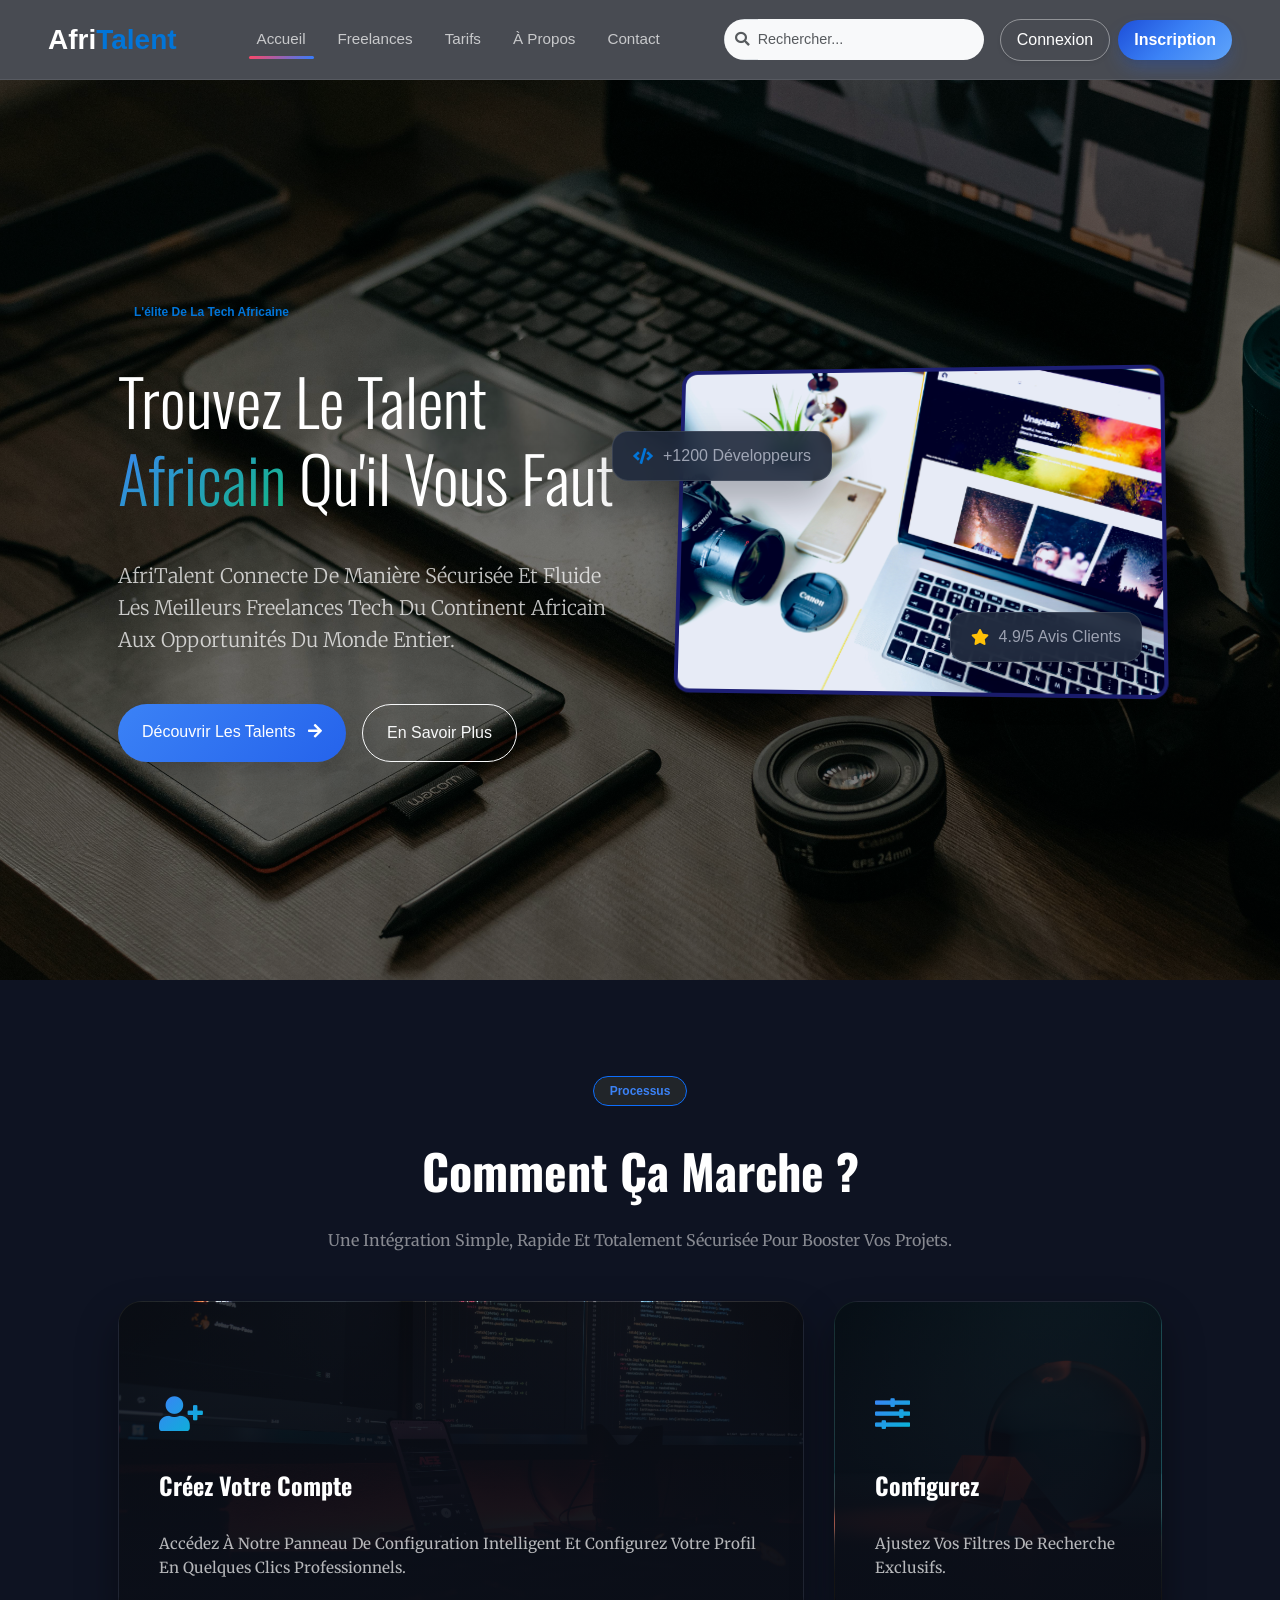
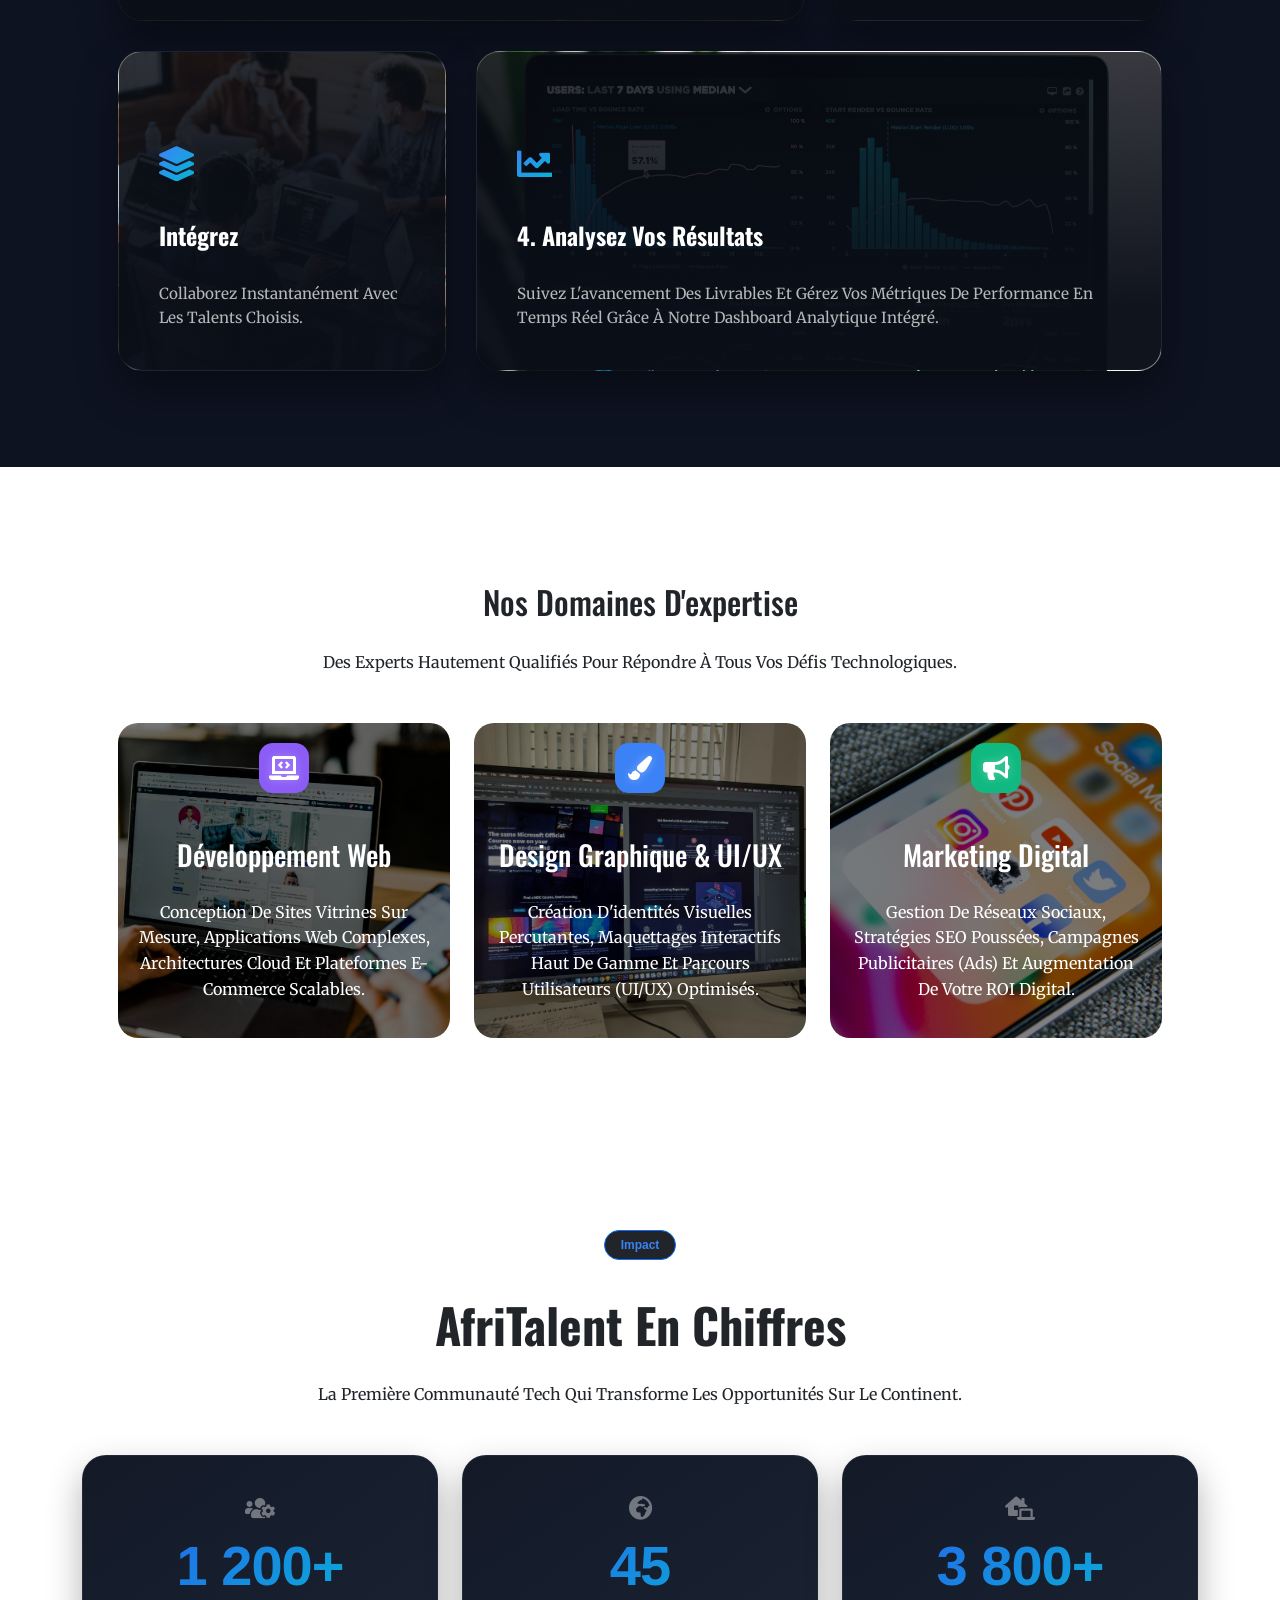
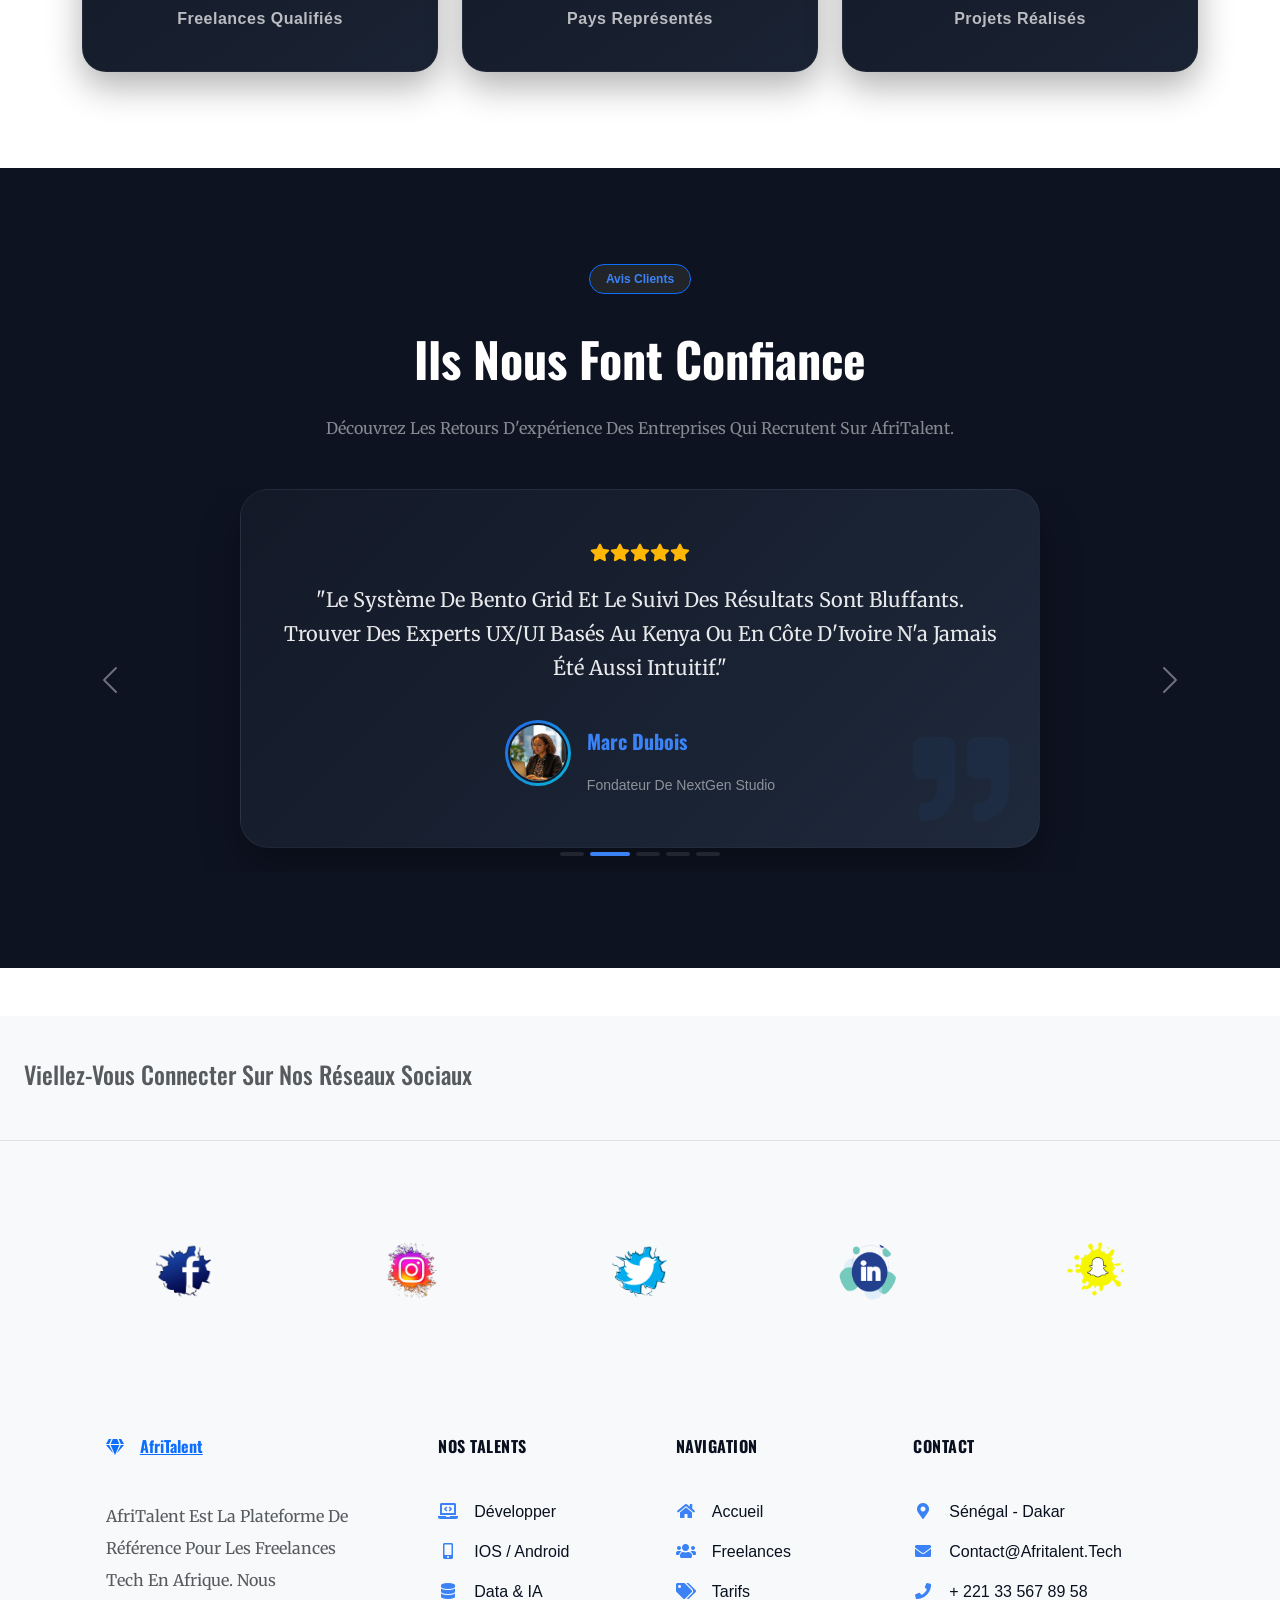
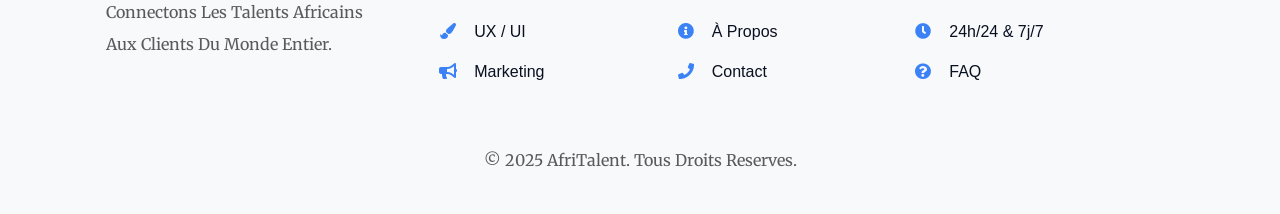
==== commit 44f29ff7: "CSS : responsive design mobile et tablette, media queries" ====
--- a/index.html
+++ b/index.html
@@ -9,6 +9,7 @@
     <link href="https://cdn.jsdelivr.net/npm/bootstrap@5.3.0/dist/css/bootstrap.min.css" rel="stylesheet"> 
     <!-- Votre feuille de style personnelle --> 
     <link rel="stylesheet" href="css/style.css">
+    <link rel="stylesheet" href="css/responsive.css">
     <!-- Fonts Google --> 
     <link rel="preconnect" href="https://fonts.googleapis.com">
     <link rel="preconnect" href="https://fonts.gstatic.com" crossorigin>
@@ -171,7 +172,7 @@
                 </div> 
             </div> 
         </section>
-        <section id="statistiques"> 
+        <!-- <section id="statistiques"> 
             <div class="container py-5"> 
                 <h2>AfriTalent en chiffres</h2> 
                 <div class="row text-center"> 
@@ -180,8 +181,49 @@
                     <div class="col-md-4"><p>3 800+ Projets realises</p></div> 
                 </div> 
             </div> 
-        </section> 
-        <!-- SECTION TÉMOIGNAGES : CAROUSEL BOOTSTRAP FONCTIONNEL --> 
+        </section>  -->
+        <!-- SECTION STATISTIQUES : COMPTEURS PREMIUM --> 
+        <section id="statistiques" class="py-5 bg-dark-stats"> 
+            <div class="container py-5"> 
+                <div class="text-center mb-5">
+                    <span class="badge bg-dark text-blue-talent border border-primary mb-3 px-3 py-2 rounded-pill">Impact</span>
+                    <h2 class="section-title fw-bold display-5">AfriTalent en chiffres</h2> 
+                    <p class="">La première communauté tech qui transforme les opportunités sur le continent.</p>
+                </div>
+
+                <div class="row g-4 text-center justify-content-center"> 
+                    
+                    <!-- Stat 1 : Freelances -->
+                    <div class="col-sm-6 col-md-4">
+                        <div class="stat-card">
+                            <div class="stat-icon"><i class="fas fa-users-cog"></i></div>
+                            <div class="stat-number">1 200+</div>
+                            <div class="stat-label">Freelances Qualifiés</div>
+                        </div>
+                    </div> 
+            
+                    <!-- Stat 2 : Pays -->
+                    <div class="col-sm-6 col-md-4">
+                        <div class="stat-card">
+                            <div class="stat-icon"><i class="fas fa-globe-africa"></i></div>
+                            <div class="stat-number">45</div>
+                            <div class="stat-label">Pays Représentés</div>
+                        </div>
+                    </div> 
+                    
+                    <!-- Stat 3 : Projets -->
+                    <div class="col-sm-6 col-md-4">
+                        <div class="stat-card">
+                            <div class="stat-icon"><i class="fas fa-laptop-house"></i></div>
+                            <div class="stat-number">3 800+</div>
+                            <div class="stat-label">Projets Réalisés</div>
+                        </div>
+                    </div> 
+
+                </div> 
+            </div> 
+        </section>
+        <!-- SECTION TÉMOIGNAGES --> 
        <section id="testimonials-carousel-section" class="py-5 bg-dark-section"> 
         <div class="container py-5"> 
             <div class="text-center mb-5">
@@ -321,7 +363,7 @@
             <div class="container text-center">
                 <div class="row social-icones">
                     <div class="col"><a href="https://www.facebook.com"><img src="images/facboook.jpg" alt=""></a></div>
-                    <div class="col"><a href="https://www.instagram.com"><img src="images/insta.png" alt=""></a></div>
+                    <div class="col"><a href="https://www.instagram.com"><img src="images/insta.png" alt="" ></a></div>
                     <div class="col"><a href="https://www.twitter.com"><img src="images/twitter.png" alt=""></a></div>                            
                     <div class="col"><a href="https://www.linkedin.com"><img src="images/linkedin.png" alt=""></a></div>
                     <div class="col"><a href="https://www.snapchat.com"><img src="images/snap.png" alt=""></a></div>
@@ -329,57 +371,52 @@
             </div>
         </div>
         <!-- div: Links  -->
-        <div class="">
-            <div class="container text-center text-md-start mt-5">
-                <!-- Grid row -->
-                <div class="row mt-3">
-                <!-- Grid column -->
+        <div class="container">
+            <div class="row mt-3">
+            
                 <div class="col-md-3 col-lg-4 col-xl-3 mx-auto mb-4">
-                    <!-- Content -->
-                    <h6 class="text-uppercase fw-bold mb-4"><i class="fas fa-gem me-3"></i>AfriTalent</h6>
-                    <p>AfriTalent est la plateforme de reference pour les freelances tech en Afrique. 
-                        Nous connectons les talents africains aux clients du monde entier.</p>
-                </div>
-                <!-- Grid column -->
+                    <h6 class="text-uppercase fw-bold mb-4 text-blue-talent">
+                        <a href="index.html"><i class="fas fa-gem me-3 t-done"></i>AfriTalent</a>
+                    </h6>
+                    <p class=" lh-lg">
+                        AfriTalent est la plateforme de référence pour les freelances tech en Afrique. 
+                        Nous connectons les talents africains aux clients du monde entier.
+                    </p>
+                </div>
+                
                 <div class="col-md-2 col-lg-2 col-xl-2 mx-auto mb-4">
-                    <!-- Links -->
-                    <h6 class="text-uppercase fw-bold mb-4">Nos Talents</h6>
-                    <ul class="naviga">
-                        <li><a href="developpement-web.html" class="text-reset"><i class="fas fa-laptop-code me-3"></i>Développer</a></li>
-                        <li><a href="mobile.html" class="text-reset"><i class="fas fa-mobile-alt me-3"></i>iOS / Android</a></li>
-                        <li><a href="data-science.html" class="text-reset"><i class="fas fa-database me-3"></i>Data & IA</a></li>
-                        <li><a href="design-ux-ui.html" class="text-reset"><i class="fas fa-paint-brush me-3"></i>UX / UI</a></li>
-                        <li><a href="marketing-digital.html" class="text-reset"><i class="fas fa-bullhorn me-3"></i>Marketing </a></li>
+                    <h6 class="text-uppercase fw-bold mb-4 footer-heading">Nos Talents</h6>
+                    <ul class="list-unstyled footer-links">
+                        <li class="mb-3"><a href="developpement-web.html" class="text-reset"><i class="fas fa-laptop-code me-3 icon-width"></i>Développer</a></li>
+                        <li class="mb-3"><a href="mobile.html" class="text-reset"><i class="fas fa-mobile-alt me-3 icon-width"></i>iOS / Android</a></li>
+                        <li class="mb-3"><a href="data-science.html" class="text-reset"><i class="fas fa-database me-3 icon-width"></i>Data & IA</a></li>
+                        <li class="mb-3"><a href="design-ux-ui.html" class="text-reset"><i class="fas fa-paint-brush me-3 icon-width"></i>UX / UI</a></li>
+                        <li class="mb-3"><a href="marketing-digital.html" class="text-reset"><i class="fas fa-bullhorn me-3 icon-width"></i>Marketing</a></li>
                     </ul>
                 </div>
-                <!-- Grid column -->
-        
-                <!-- Grid column -->
+            
                 <div class="col-md-3 col-lg-2 col-xl-2 mx-auto mb-4">
-                    <!-- Links -->
-                    <h6 class="text-uppercase fw-bold mb-4">Navigation</h6>
-                    <ul class="naviga">
-                        <li><a href="index.html" class="text-reset"><i class="fas fa-home"></i>Accueil</a></li>
-                        <li><a href="freelances.html" class="text-reset"><i class="fas fa-users"></i>Freelances</a></li>
-                        <li><a href="tarifs.html" class="text-reset"><i class="fas fa-tags"></i>Tarifs</a></li>
-                        <li><a href="about.html" class="text-reset"><i class="fas fa-info-circle"></i>À propos</a></li>
-                        <li><a href="contact.html" class="text-reset"><i class="fas fa-phone"></i>Contact</a></li>
+                    <h6 class="text-uppercase fw-bold mb-4 footer-heading">Navigation</h6>
+                    <ul class="list-unstyled footer-links">
+                        <li class="mb-3"><a href="index.html" class="text-reset"><i class="fas fa-home me-3 icon-width"></i>Accueil</a></li>
+                        <li class="mb-3"><a href="freelances.html" class="text-reset"><i class="fas fa-users me-3 icon-width"></i>Freelances</a></li>
+                        <li class="mb-3"><a href="tarifs.html" class="text-reset"><i class="fas fa-tags me-3 icon-width"></i>Tarifs</a></li>
+                        <li class="mb-3"><a href="about.html" class="text-reset"><i class="fas fa-info-circle me-3 icon-width"></i>À propos</a></li>
+                        <li class="mb-3"><a href="contact.html" class="text-reset"><i class="fas fa-phone me-3 icon-width"></i>Contact</a></li>
                     </ul>
                 </div>
-                <!-- Grid column -->
-        
-                <!-- Grid column -->
+                
                 <div class="col-md-4 col-lg-3 col-xl-3 mx-auto mb-md-0 mb-4">
-                    <!-- Links -->
-                    <h6 class="text-uppercase fw-bold mb-4">Contact</h6>
-                    <ul>
-                        <li><a href="https://www.google.com/maps/place/Dakar,+Senegal" class="text-reset"><i class="fas fa-home me-3"></i>senegal - Dakar</a></li>
-                        <li><a href="mailto:contact@afritalent.tech" class="text-reset"><i class="fas fa-envelope me-3"></i>contact@afritalent.tech</a></li>
-                        <li><a href="tel:+221335678958" class="text-reset"><i class="fas fa-phone me-3"></i> + 221 33 567 89 58</a></li>
-                        <li><a href="tel:+221335678958" class="text-reset"><i class="fas fa-print me-3"></i> + 221 33 567 89 58</a></li>
-                        <li><a href="horaire.html" class="text-reset"><i class="fas fa-clock me-3"></i>24h/24 & 7j/7</a></li>
+                    <h6 class="text-uppercase fw-bold mb-4 footer-heading">Contact</h6>
+                    <ul class="list-unstyled footer-links">
+                        <li class="mb-3"><a href="http://maps.google.com" target="_blank" class="text-reset"><i class="fas fa-map-marker-alt me-3 icon-width"></i>Sénégal - Dakar</a></li>
+                        <li class="mb-3"><a href="mailto:contact@afritalent.tech" class="text-reset"><i class="fas fa-envelope me-3 icon-width"></i>contact@afritalent.tech</a></li>
+                        <li class="mb-3"><a href="tel:+221335678958" class="text-reset"><i class="fas fa-phone me-3 icon-width"></i>+ 221 33 567 89 58</a></li>
+                        <li class="mb-3"><a href="horaire.html" class="text-reset"><i class="fas fa-clock me-3 icon-width"></i>24h/24 & 7j/7</a></li>
+                        <li class="mb-3"><a href="faq.html" class="text-reset"><i class="fas fa-question-circle me-3 icon-width"></i>FAQ</a></li>
                     </ul>
                 </div>
+
             </div>
         </div>
         <!-- div: Links  -->
@@ -387,7 +424,7 @@
         <!-- Copyright -->
 
         <div class="container py-4"> 
-            <p>&copy; 2025 AfriTalent. Tous droits reserves.</p> 
+            <p class="text-center">&copy; 2025 AfriTalent. Tous droits reserves.</p> 
         </div> 
         <!-- Copyright -->
     </footer>
--- a/css/style.css
+++ b/css/style.css
@@ -183,7 +183,7 @@
     filter: brightness(1.1);
     
 }
-/* --- AJUSTEMENT RESPONSIVE MOBILE --- */
+/* -- AJUSTEMENT RESPONSIVE MOBILE -- */
 
 h1, h2, h3, h4, h5, h6 {
     font-family: Oswald, sans-serif;
@@ -199,23 +199,7 @@
 a:hover{
     color: var(--primary-color);
 }
-.social-media{
-    padding: 100px 0;
-}
-.social-icones img{
-    width: 60px;
-    transition: 0.5s;
-}
-.social-icones a:hover img{
-    transform: translateY(-10px);
-}
-.nos-reseaux{
-    display: flex;
-    justify-content: center;
-    align-items: center;
-    text-align: center;
-    justify-content: space-between;
-}
+
 /* stylise mon section hero */
 
 body {
@@ -249,8 +233,6 @@
     background-size: cover;
     background-position: center;
     height: 100vh;
-    /* color: white; */
-    /* text-align: center; */
 }
 
 .text-gradient {
@@ -340,9 +322,9 @@
     background-repeat: no-repeat;
     border-radius: 24px;
     padding: 40px;
-    height: 320px; /* Hauteur fixe uniforme pour donner du style */
+    height: 320px;
     display: flex;
-    align-items: flex-end; /* Aligne le texte en bas de la carte */
+    align-items: flex-end; 
     overflow: hidden;
     border: 1px solid rgba(255, 255, 255, 0.08);
     box-shadow: 0 20px 40px rgba(0, 0, 0, 0.4);
@@ -508,6 +490,7 @@
 .bg-purple { background: #8b5cf6; }
 .bg-blue { background: #3b82f6; }
 .bg-green { background: #10b981; }
+
 /*styliser section TÉMOIGNAGES */
 .bg-dark-section {
     background-color: #0E1322 !important; /* Assure un fond sombre et profond */
@@ -593,7 +576,62 @@
 .custom-carousel-btn:hover {
     opacity: 1;
 }
-/* --- Style principal du titre H1 --- */
+/*SECTION STATISTIQUES */
+.bg-dark-stats {
+    position: relative;
+}
+
+/* Style de chaque carte de statistique */
+.stat-card {
+    background: linear-gradient(145deg, #131927 0%, #1a2333 100%);
+    border: 1px solid rgba(255, 255, 255, 0.05);
+    padding: 40px 30px;
+    border-radius: 24px;
+    box-shadow: 0 15px 35px rgba(0, 0, 0, 0.3);
+    transition: all 0.4s cubic-bezier(0.16, 1, 0.3, 1);
+}
+
+/* Petites icônes au-dessus des chiffres */
+.stat-icon i {
+    font-size: 1.5rem;
+    color: rgba(255, 255, 255, 0.4);
+    margin-bottom: 15px;
+    transition: color 0.3s ease;
+}
+
+.stat-number {
+    font-size: 3.5rem;
+    font-weight: 800;
+    letter-spacing: -1px;
+    background: linear-gradient(135deg, #2563eb 0%, #06b6d4 100%);
+    -webkit-background-clip: text;
+    -webkit-text-fill-color: transparent;
+    line-height: 1.1;
+    margin-bottom: 10px;
+}
+
+/* Texte sous le chiffre */
+.stat-label {
+    color: rgba(255, 255, 255, 0.7);
+    font-size: 1rem;
+    font-weight: 600;
+    text-uppercase: uppercase;
+    letter-spacing: 0.5px;
+}
+
+/* Soufflé lumineux bleu au survol */
+.stat-card:hover {
+    transform: translateY(-6px);
+    border-color: rgba(59, 130, 246, 0.4);
+    box-shadow: 0 20px 40px rgba(37, 99, 235, 0.15); /* Halo bleu discret sous la carte */
+}
+
+.stat-card:hover .stat-icon i {
+    color: #06b6d4; /* L'icône s'allume en turquoise au survol */
+}
+
+
+/* Styliser freelance  */
 .page-title-freelance {
     font-size: 3rem; 
     font-weight: 800; 
@@ -641,8 +679,9 @@
     gap: 20px;
     margin-top: 50px;
     margin-bottom: 50px;
-     cursor: pointer;
+    cursor: pointer;
     transition: transform 0.3s ease, box-shadow 0.3s ease;
+    text-align: center;
 }
 .container-card .card:hover {
     transform: translateY(-10px);
@@ -689,6 +728,7 @@
 .plus-freelance{
     margin-top: 50px;
     transition: transform 0.3s ease, box-shadow 0.3s ease;
+    text-align: center;
 
 }
 .plus-freelance a {
@@ -1109,11 +1149,85 @@
     font-size: 1.3rem;
 }
 /* footer */
+.social-media{
+    padding: 100px 0;
+}
+.social-icones img{
+    width: 60px;
+    height: 60px;
+    border-radius: 50%;
+    border: 1px solid rgba(255, 255, 255, 0.08);
+    color: rgba(255, 255, 255, 0.6) !important; 
+    font-size: 1.2rem;
+    text-decoration: none;
+    transition: all 0.3s cubic-bezier(0.16, 1, 0.3, 1);
+}
+.social-icones a:hover img{
+    transform: translateY(-10px);
+    color: #ffffff !important;
+    transform: translateY(-4px); 
+    background: linear-gradient(135deg, #2563eb 0%, #06b6d4 100%); 
+    border-color: transparent;
+    box-shadow: 0 10px 20px rgba(37, 99, 235, 0.4); 
+}
+.nos-reseaux{
+    display: flex;
+    justify-content: center;
+    align-items: center;
+    text-align: center;
+    justify-content: space-between;
+}
+.social-media-section {
+    border-top: 1px solid rgba(255, 255, 255, 0.03); /* Ligne de séparation très subtile */
+}
+
 footer div ul li{
     list-style: none;
 }
 footer div ul li a{
     color: var(--text-white);
     text-decoration: none;
-    transition: color 0.3s ease;
+    transition: color 0.3s ease;$
+
+}
+.bg-dark-footer {
+    background-color: #090d16 !important; 
+    border-top: 1px solid rgba(255, 255, 255, 0.05);
+}
+
+/* Couleur de ton Bleu Tech pour le titre principal */
+.text-blue-talent {
+    color: #3b82f6 !important;
+}
+
+/* Titres des colonnes avec une petite bordure discrète */
+.footer-heading {
+    color: var(--bg-dark-color);
+    letter-spacing: 0.5px;
+    position: relative;
+}
+
+/* Force les icônes à avoir la même emprise pour un alignement de texte parfait */
+.icon-width {
+    width: 20px;
+    text-align: center;
+    color: #3b82f6; 
+}
+
+/* Liens du footer plus doux (gris) qui passent au blanc/bleu au survol */
+.footer-links a {
+    color: var(--bg-dark-color) !important;
+    text-decoration: none;
+    
+    transition: all 0.2s ease-in-out;
+    display: inline-block;
+}
+
+.footer-links a:hover {
+    color: var(--bg-dark-color)!important;
+    transform: translateX(4px); 
+}
+
+.footer-links a:hover .icon-width {
+    color: #06b6d4; 
 }
--- a/css/responsive.css
+++ b/css/responsive.css
@@ -0,0 +1,196 @@
+/* responsive  */
+@media (max-width: 1199.98px) {
+  .navbar-nav {
+    padding: 1rem 0;
+    border-top: 1px solid rgba(255, 255, 255, 0.1);
+    margin-top: 1rem;
+  }
+  
+  .search-navbar {
+    width: 100%;
+  }
+}
+@keyframes float {
+    0% { transform: translateY(0px); }
+    50% { transform: translateY(-10px); }
+    100% { transform: translateY(0px); }
+}
+/* Ajustement responsive pour les petits écrans (mobile) */
+@media (max-width: 576px) {
+    .stat-number {
+        font-size: 2.8rem; /* Un poil plus petit sur petit mobile pour éviter les coupures */
+    }
+    .stat-card {
+        padding: 30px 20px;
+    }
+}
+
+/* Responsive pour les smartphones et tablettes */
+@media (max-width: 992px) {
+    .bento-grid {
+        grid-template-columns: 1fr;
+    }
+    .bento-1, .bento-2, .bento-3, .bento-4 {
+        grid-column: span 1;
+        height: 280px;
+    }
+}
+@media (max-width: 768px) {
+    .page-title-freelance {
+        font-size: 2.2rem; 
+    }
+    .subtitle-freelance {
+        font-size: 1rem;
+    }
+}
+/*MODE MOBILE (Écrans inférieurs à 767px — Testé pour 375px)*/
+@media (max-width: 767.98px) {
+    /* 1. Typographie Expressive adaptée au Mobile */
+    .hero-title, .display-3 {
+        font-size: 2.2rem !important; /* On réduit le titre pour éviter qu'il coupe */
+        line-height: 1.3;
+    }
+    
+    #hero-premium {
+        padding: 60px 0;
+        text-align: center; /* Centre le texte sur mobile pour un meilleur look */
+    }
+
+    /* 2. Ajustement des boutons du Hero */
+    .core-buttons {
+        flex-direction: column; /* Aligne les boutons l'un sous l'autre */
+        gap: 12px !important;
+    }
+    
+    .core-buttons .btn {
+        width: 100%; /* Les boutons prennent toute la largeur sur smartphone */
+    }
+
+    /* 3. Visuel Asymétrique du Hero */
+    .hero-image-wrapper {
+        padding-left: 0;
+        margin-top: 40px;
+    }
+    
+    .hero-img-asymmetric {
+        transform: none !important; /* On enlève l'inclinaison 3D sur mobile */
+        border-radius: 16px;
+    }
+    
+    /* On masque ou réduit les badges flottants pour ne pas surcharger le 375px */
+    .floating-card {
+        padding: 8px 12px;
+        font-size: 0.75rem;
+    }
+    .card-1 { top: -10px; left: 10px; }
+    .card-2 { bottom: -10px; right: 10px; }
+
+    /* 4. Bento Grid sur Mobile */
+    .bento-grid {
+        grid-template-columns: 1fr !important; /* 1 seule colonne obligatoire */
+        gap: 16px;
+    }
+    
+    .bento-1, .bento-2, .bento-3, .bento-4 {
+        grid-column: span 1 !important; /* Tout le monde prend 100% de large */
+        height: 260px; /* Un peu moins haut sur mobile */
+        padding: 25px;
+    }
+
+    /* 5. Témoignages (Carousel) */
+    .testimonial-bubble {
+        padding: 30px 20px;
+        border-radius: 20px;
+    }
+    
+    .testimonial-text {
+        font-size: 1rem !important;
+    }
+    
+    /* 6. Ajustement de la Navbar Mobile */
+    .custom-navbar .collapse {
+        background: #0B0F19; /* Fond opaque pour le menu déroulant mobile */
+        padding: 20px;
+        border-radius: 12px;
+        margin-top: 10px;
+        border: 1px solid rgba(255, 255, 255, 0.08);
+    }
+    
+    .search-navbar {
+        width: 100%;
+        margin-bottom: 15px !important;
+    }
+}
+
+@media (min-width: 768px) and (max-width: 1199.98px) {
+    .hero-title, .display-3 {
+        font-size: 3rem !important;
+    }
+
+    #hero-premium {
+        padding: 80px 0;
+    }
+
+    .bento-grid {
+        grid-template-columns: repeat(2, 1fr) !important;
+        gap: 20px;
+    }
+
+    .bento-1, .bento-4 {
+        grid-column: span 2 !important; /* Les grandes restent grandes */
+    }
+    
+    .bento-2, .bento-3 {
+        grid-column: span 1 !important; /* Les petites se mettent côte à côte */
+    }
+    
+    /* Ajustement du visuel de droite */
+    .hero-img-asymmetric {
+        transform: perspective(1000px) rotateY(-3deg) rotateX(3deg); /* Inclinaison adoucie */
+    }
+}
+
+@media (min-width: 1200px) {
+    .container {
+        max-width: 1140px;
+    }
+}
+@media (max-width: 767.98px) {
+    
+    /* Réduction de la taille des stats pour éviter les retours à la ligne vilains */
+    .stat-number {
+        font-size: 2.6rem !important;
+        margin-bottom: 5px;
+    }
+    
+    .stat-card {
+        padding: 25px 15px !important;
+        border-radius: 18px !important;
+    }
+
+    .stat-label {
+        font-size: 0.85rem !important;
+    }
+
+    /* Espacement et centrage des réseaux sociaux sur petit écran */
+    .social-wrapper {
+        gap: 12px !important; /* On resserre un peu les cercles */
+    }
+    
+    .social-circle {
+        width: 38px !important;  /* Cercles légèrement plus petits sur mobile */
+        height: 38px !important;
+        font-size: 1rem !important;
+    }
+}
+
+@media (min-width: 768px) and (max-width: 1199.98px) {
+    
+    .stat-number {
+        font-size: 3rem !important;
+    }
+    
+    .stat-card {
+        padding: 30px 20px !important;
+    }
+}
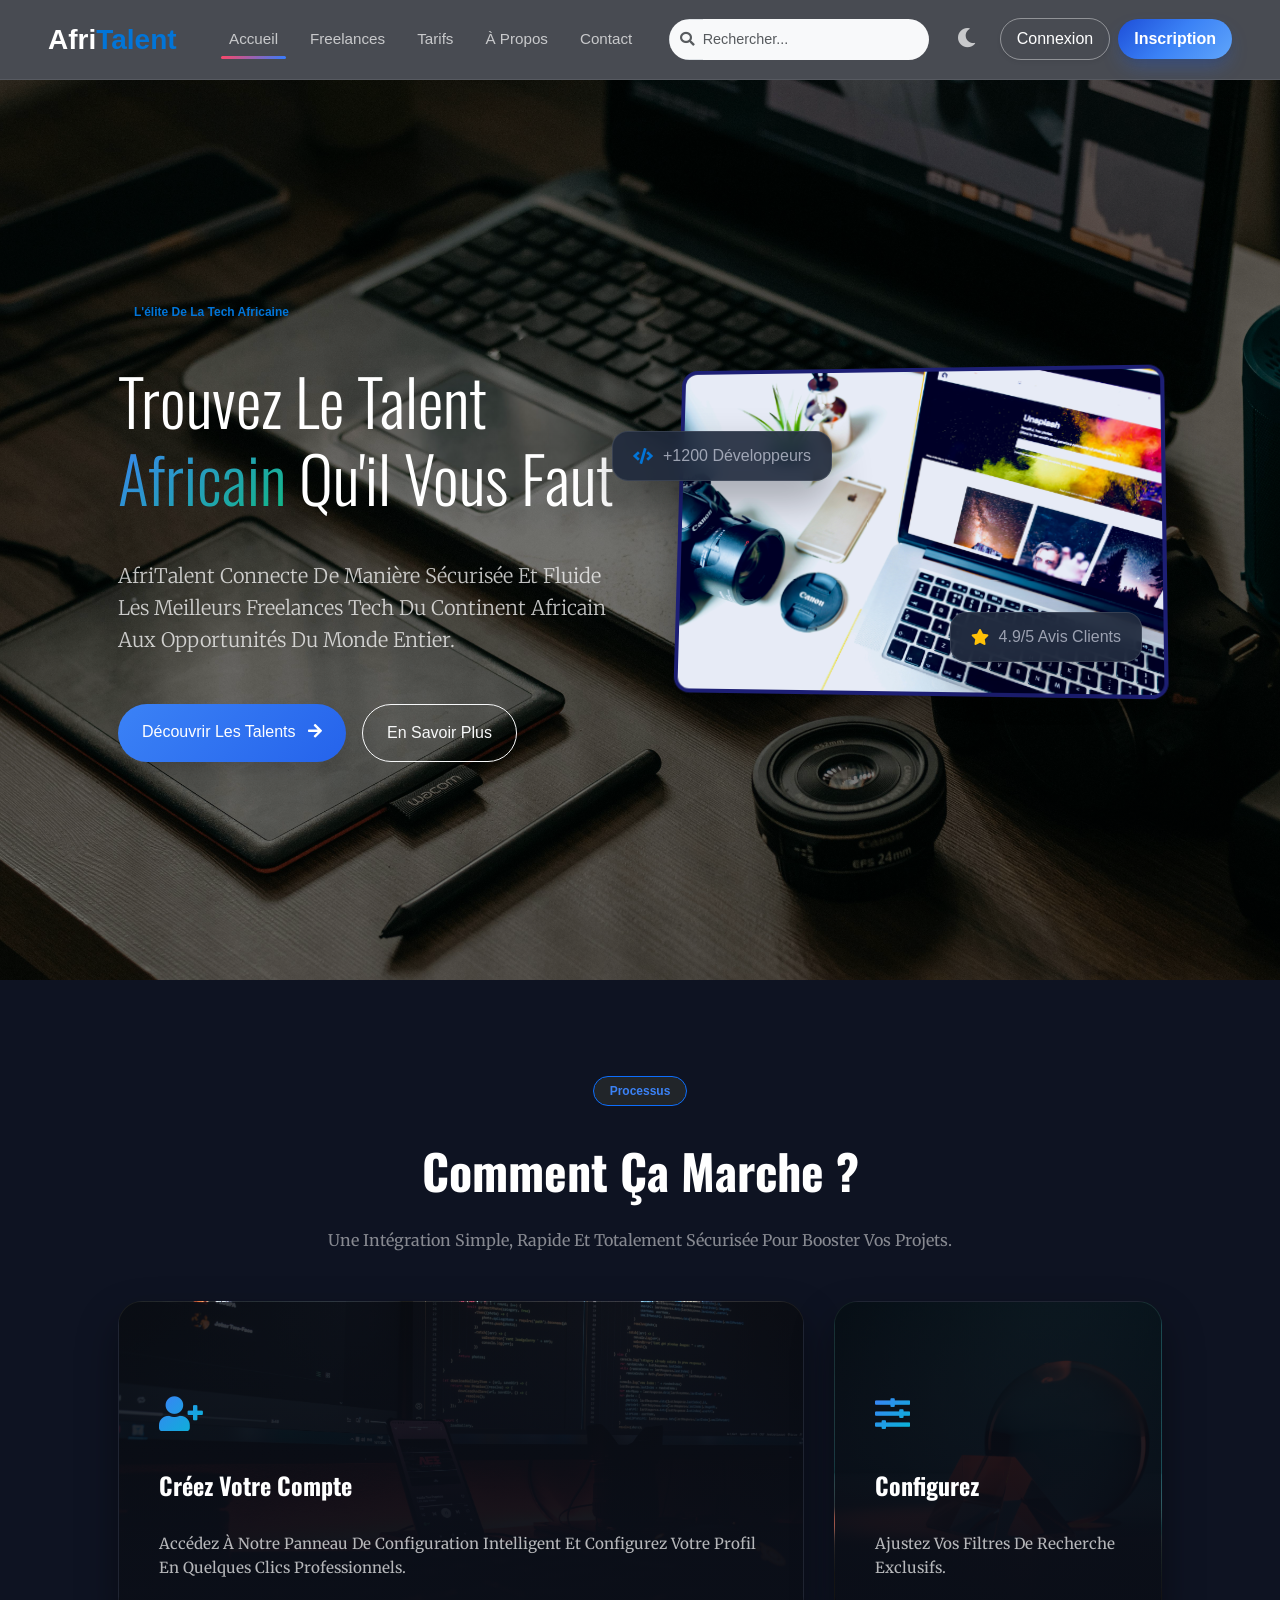
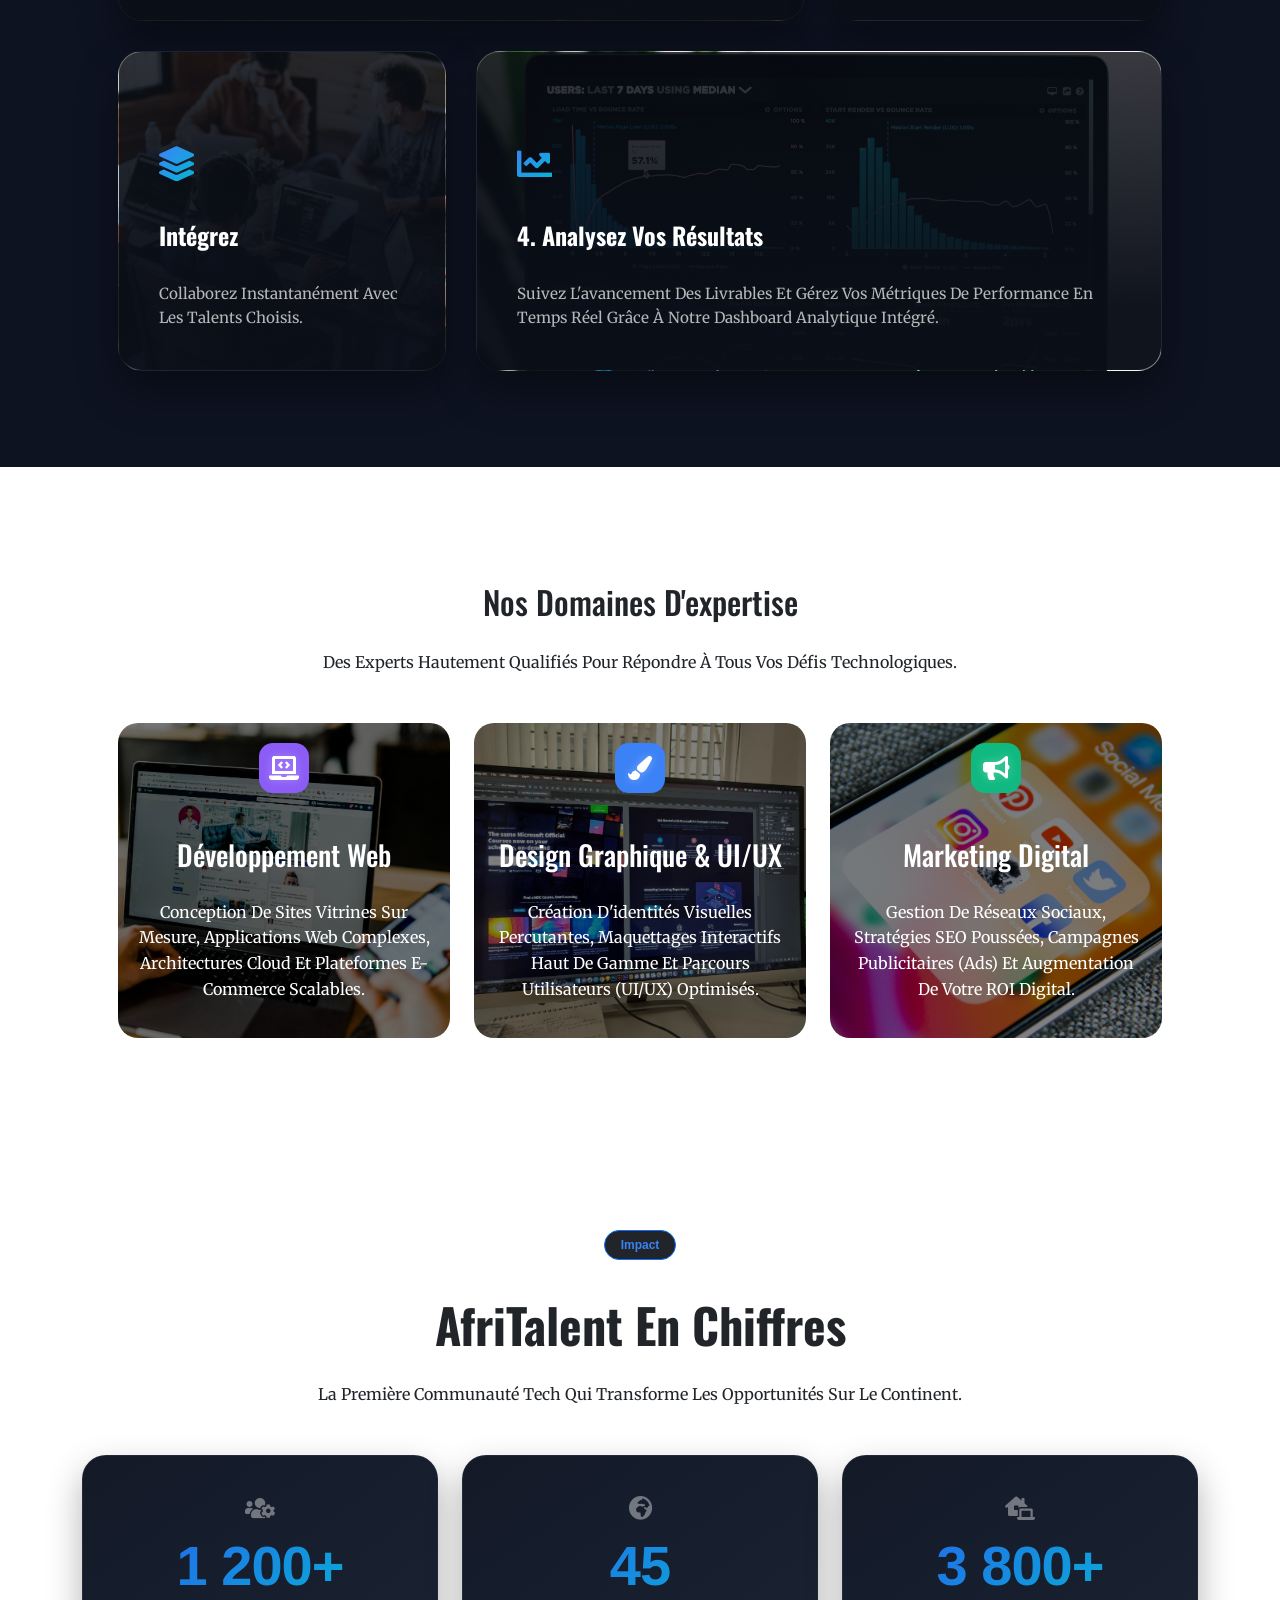
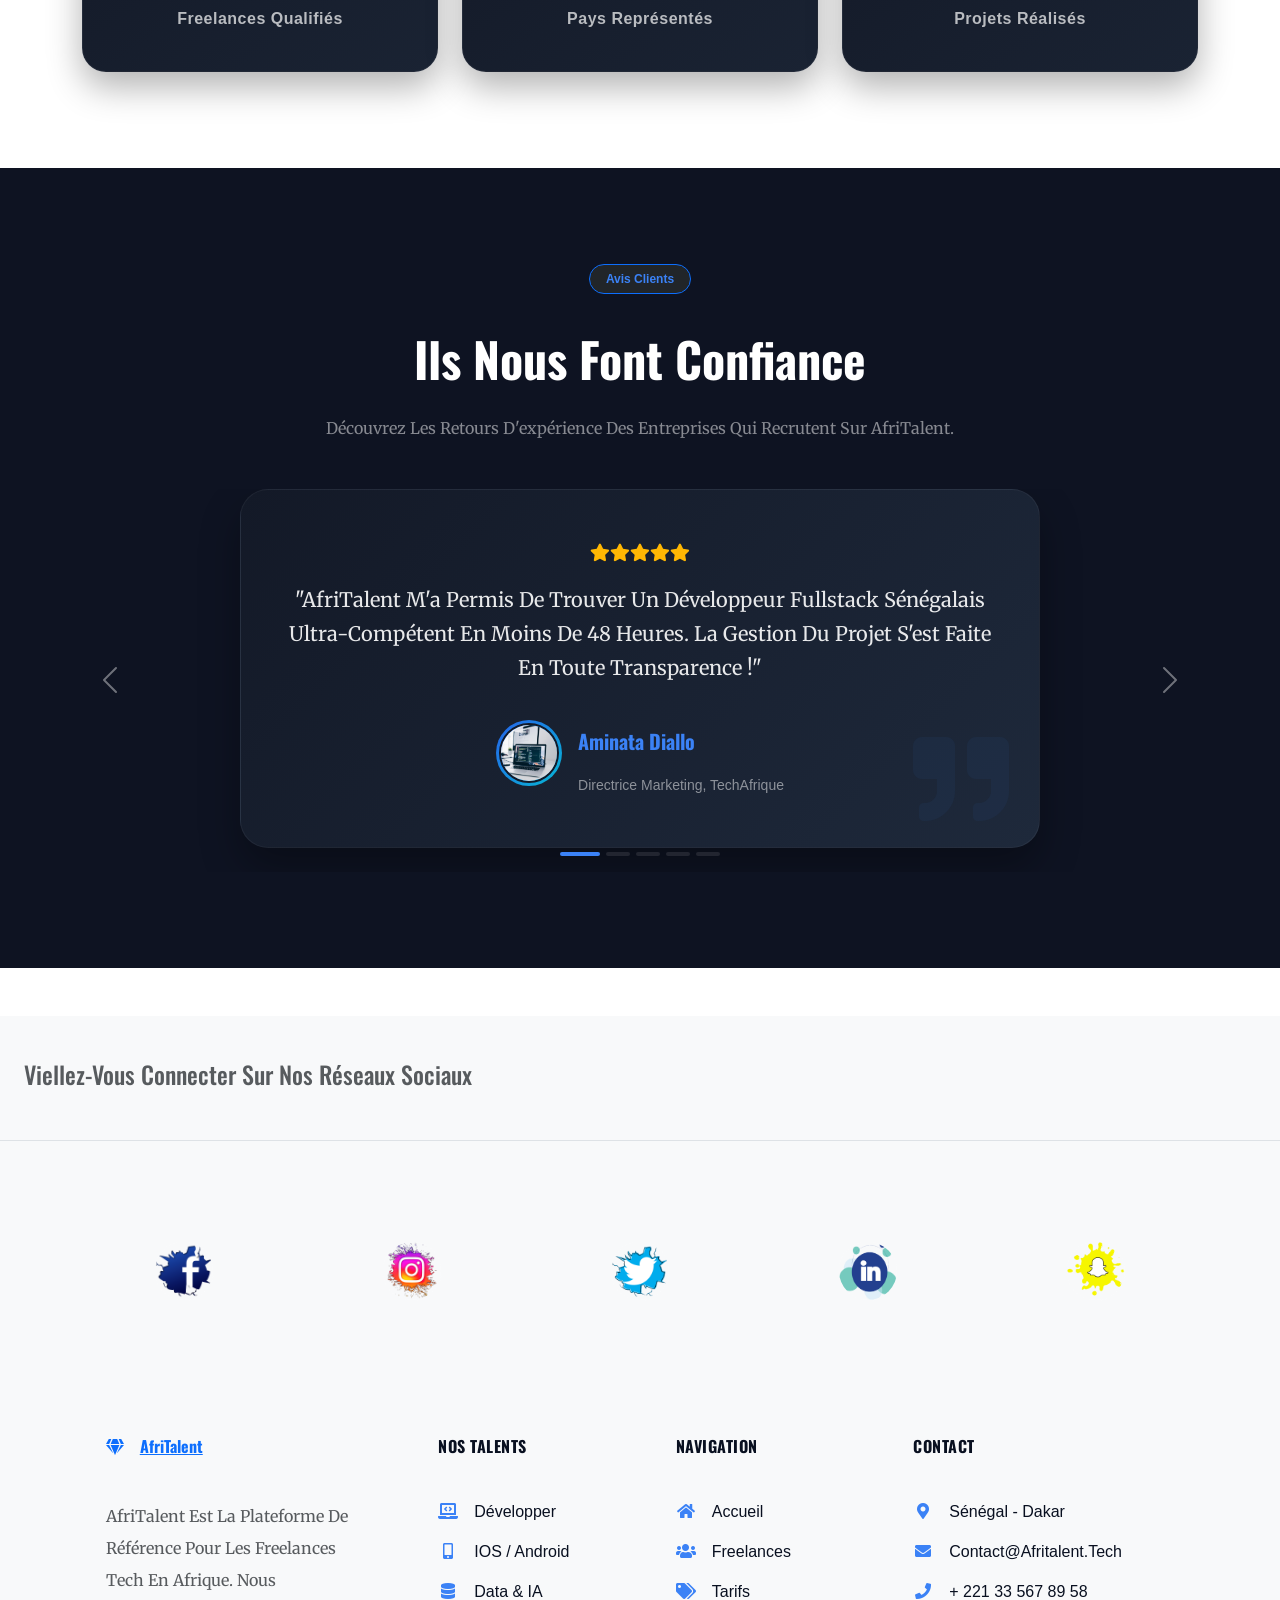
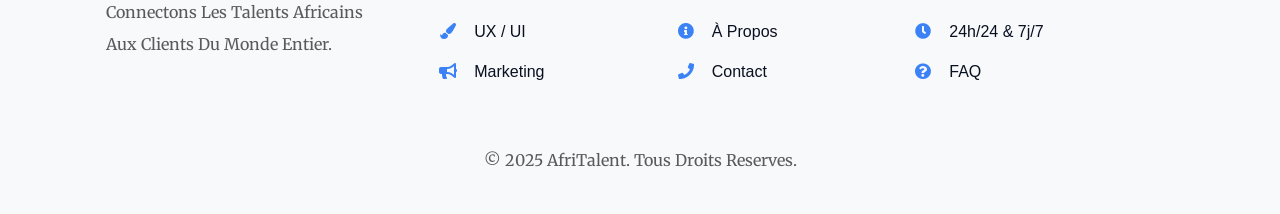
==== commit 00887972: "JS : dark mode avec localStorage, navbar dynamique au scroll" ====
--- a/index.html
+++ b/index.html
@@ -49,6 +49,9 @@
                     </form>
 
                     <div class="buton  d-flex align-items-center gap-2">
+                        <button id="theme-toggle" class="btn theme-btn-style me-1" aria-label="Changer de thème">
+                            <i class="fas fa-moon" id="theme-icon"></i>
+                        </button>
                         <a href="connexion.html" class="btns-connexion btn-outline-light rounded-pill px-3 shadow-sm">Connexion</a>
                         <a href="inscription.html" class="btn-inscription btn-outline-light rounded-pill px-3 shadow-sm">Inscription</a>
                     </div>
@@ -172,16 +175,6 @@
                 </div> 
             </div> 
         </section>
-        <!-- <section id="statistiques"> 
-            <div class="container py-5"> 
-                <h2>AfriTalent en chiffres</h2> 
-                <div class="row text-center"> 
-                    <div class="col-md-4"><p>1 200+ Freelances</p></div> 
-                    <div class="col-md-4"><p>45 Pays representes</p></div> 
-                    <div class="col-md-4"><p>3 800+ Projets realises</p></div> 
-                </div> 
-            </div> 
-        </section>  -->
         <!-- SECTION STATISTIQUES : COMPTEURS PREMIUM --> 
         <section id="statistiques" class="py-5 bg-dark-stats"> 
             <div class="container py-5"> 
@@ -418,9 +411,7 @@
                 </div>
 
             </div>
-        </div>
-        <!-- div: Links  -->
-
+        </div>       
         <!-- Copyright -->
 
         <div class="container py-4"> 
@@ -429,10 +420,15 @@
         <!-- Copyright -->
     </footer>
     <!-- Footer -->
+      <!-- Bouton Retour en haut -->
+        <button id="back-to-top" class="btn btn-primary shadow" style="display: none; position: fixed; bottom: 20px; right: 20px; z-index: 1000;">
+            <i class="fas fa-arrow-up"></i>
+        </button>
     <!-- Bootstrap 5 via CDN : script JavaScript --> 
     <script src="https://cdn.jsdelivr.net/npm/bootstrap@5.3.0/dist/js/bootstrap.bundle.min.js"></script> 
 
     <!-- Votre script JavaScript --> 
     <script src="js/main.js"></script>
+    
 </body>
 </html>
--- a/css/responsive.css
+++ b/css/responsive.css
@@ -24,7 +24,6 @@
         padding: 30px 20px;
     }
 }
-
 /* Responsive pour les smartphones et tablettes */
 @media (max-width: 992px) {
     .bento-grid {
@@ -178,12 +177,11 @@
     }
     
     .social-circle {
-        width: 38px !important;  /* Cercles légèrement plus petits sur mobile */
+        width: 38px !important; 
         height: 38px !important;
         font-size: 1rem !important;
     }
 }
-
 @media (min-width: 768px) and (max-width: 1199.98px) {
     
     .stat-number {
@@ -193,4 +191,24 @@
     .stat-card {
         padding: 30px 20px !important;
     }
-}+}
+/* Style de base du bouton toggle dans la navbar */
+.theme-btn-style {
+    background: transparent;
+    border: none;
+    color: rgba(255, 255, 255, 0.7);
+    font-size: 1.2rem;
+    padding: 8px 12px;
+    cursor: pointer;
+    transition: color 0.3s ease, transform 0.2s ease;
+}
+
+.theme-btn-style:hover {
+    color: #3b82f6; 
+    transform: scale(1.1);
+}
+.navbar-scrolled {
+    padding: 5px; 
+    background-color: #000 !important;
+    box-shadow: 0 4px 10px rgba(0,0,0,0.3);
+}
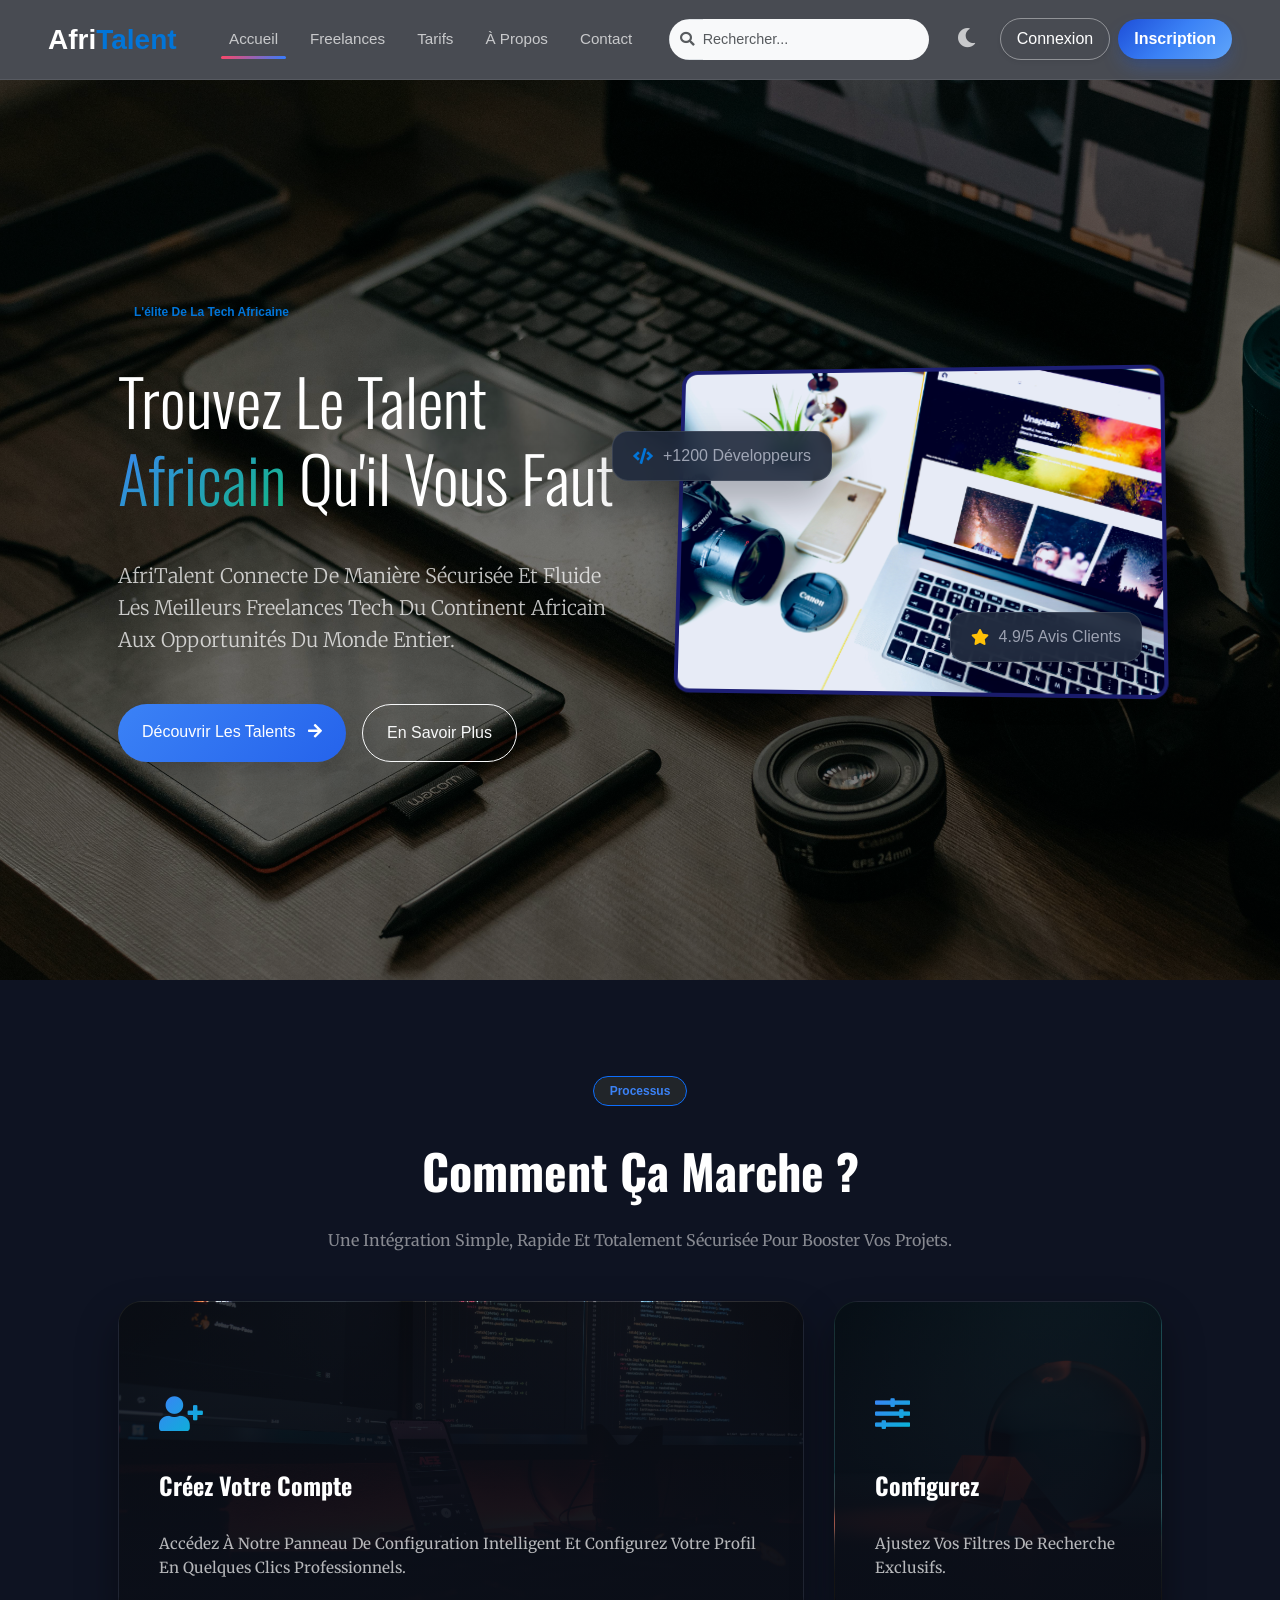
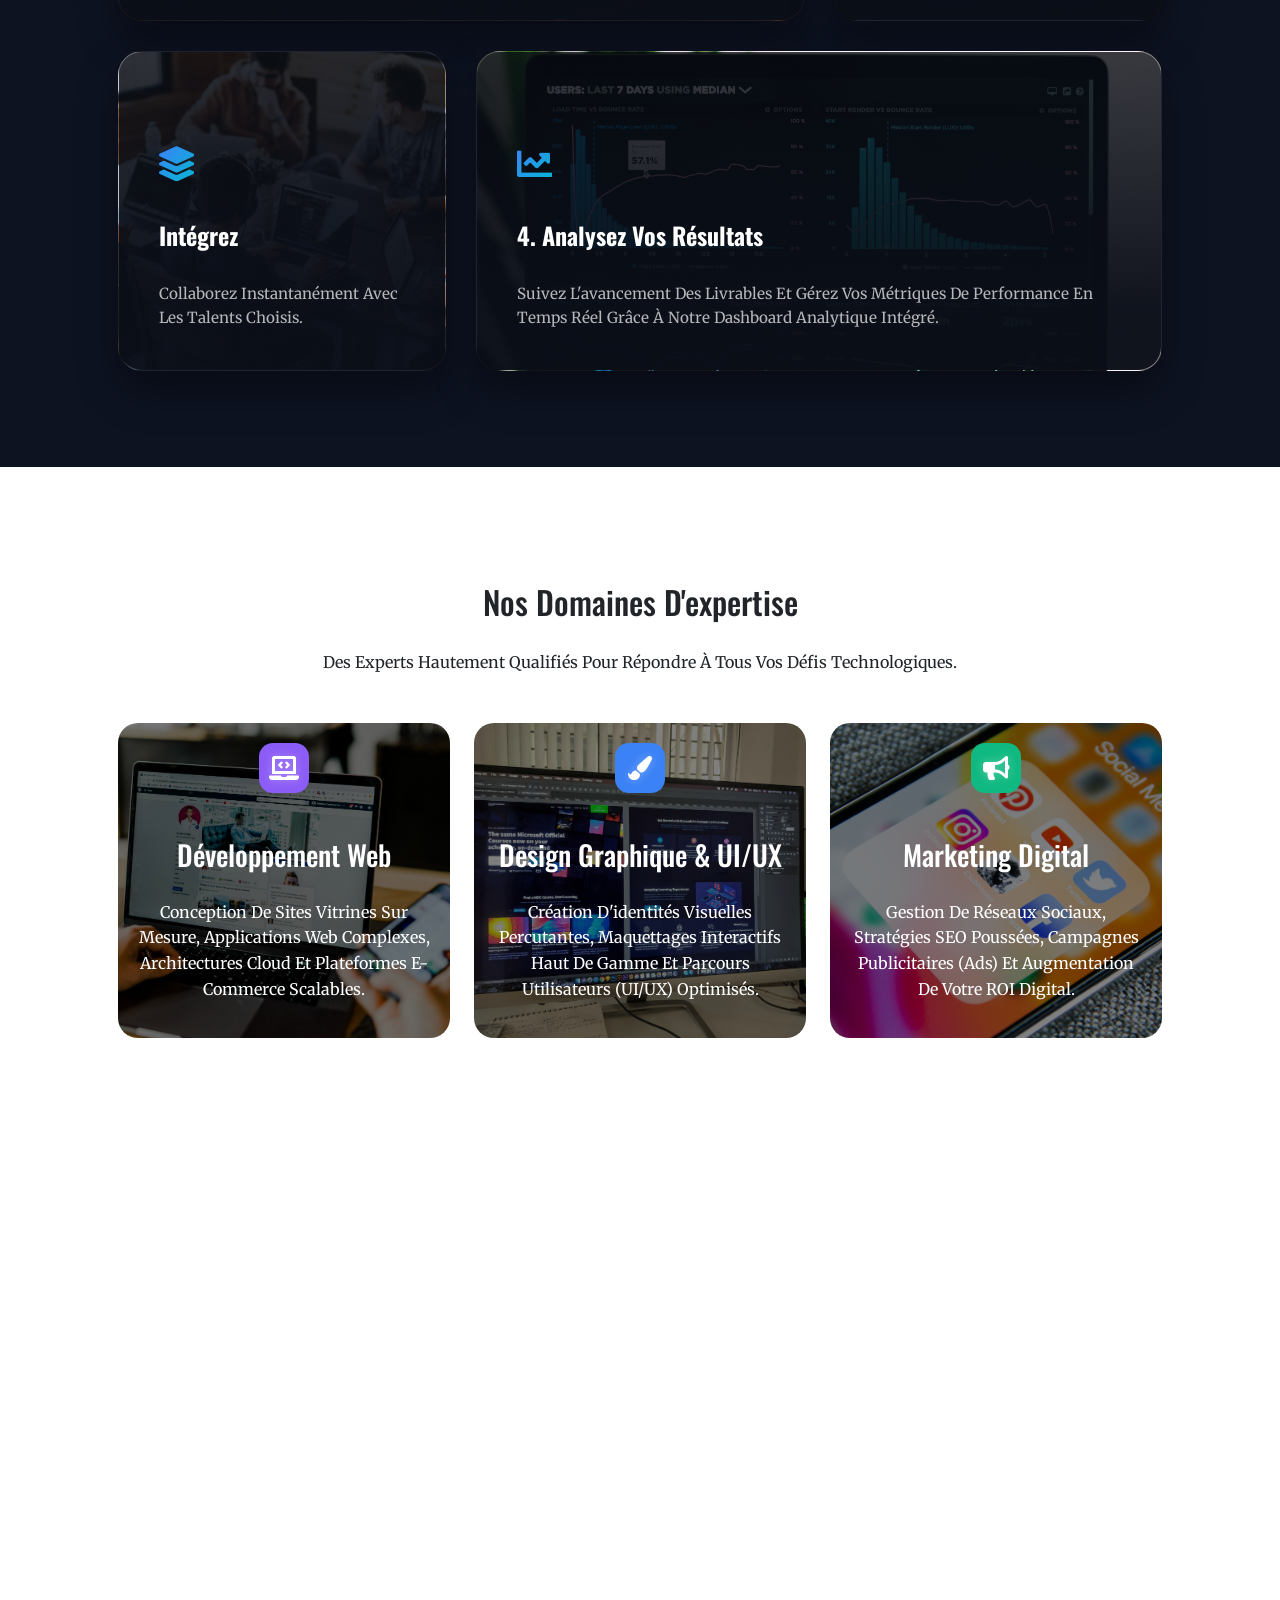
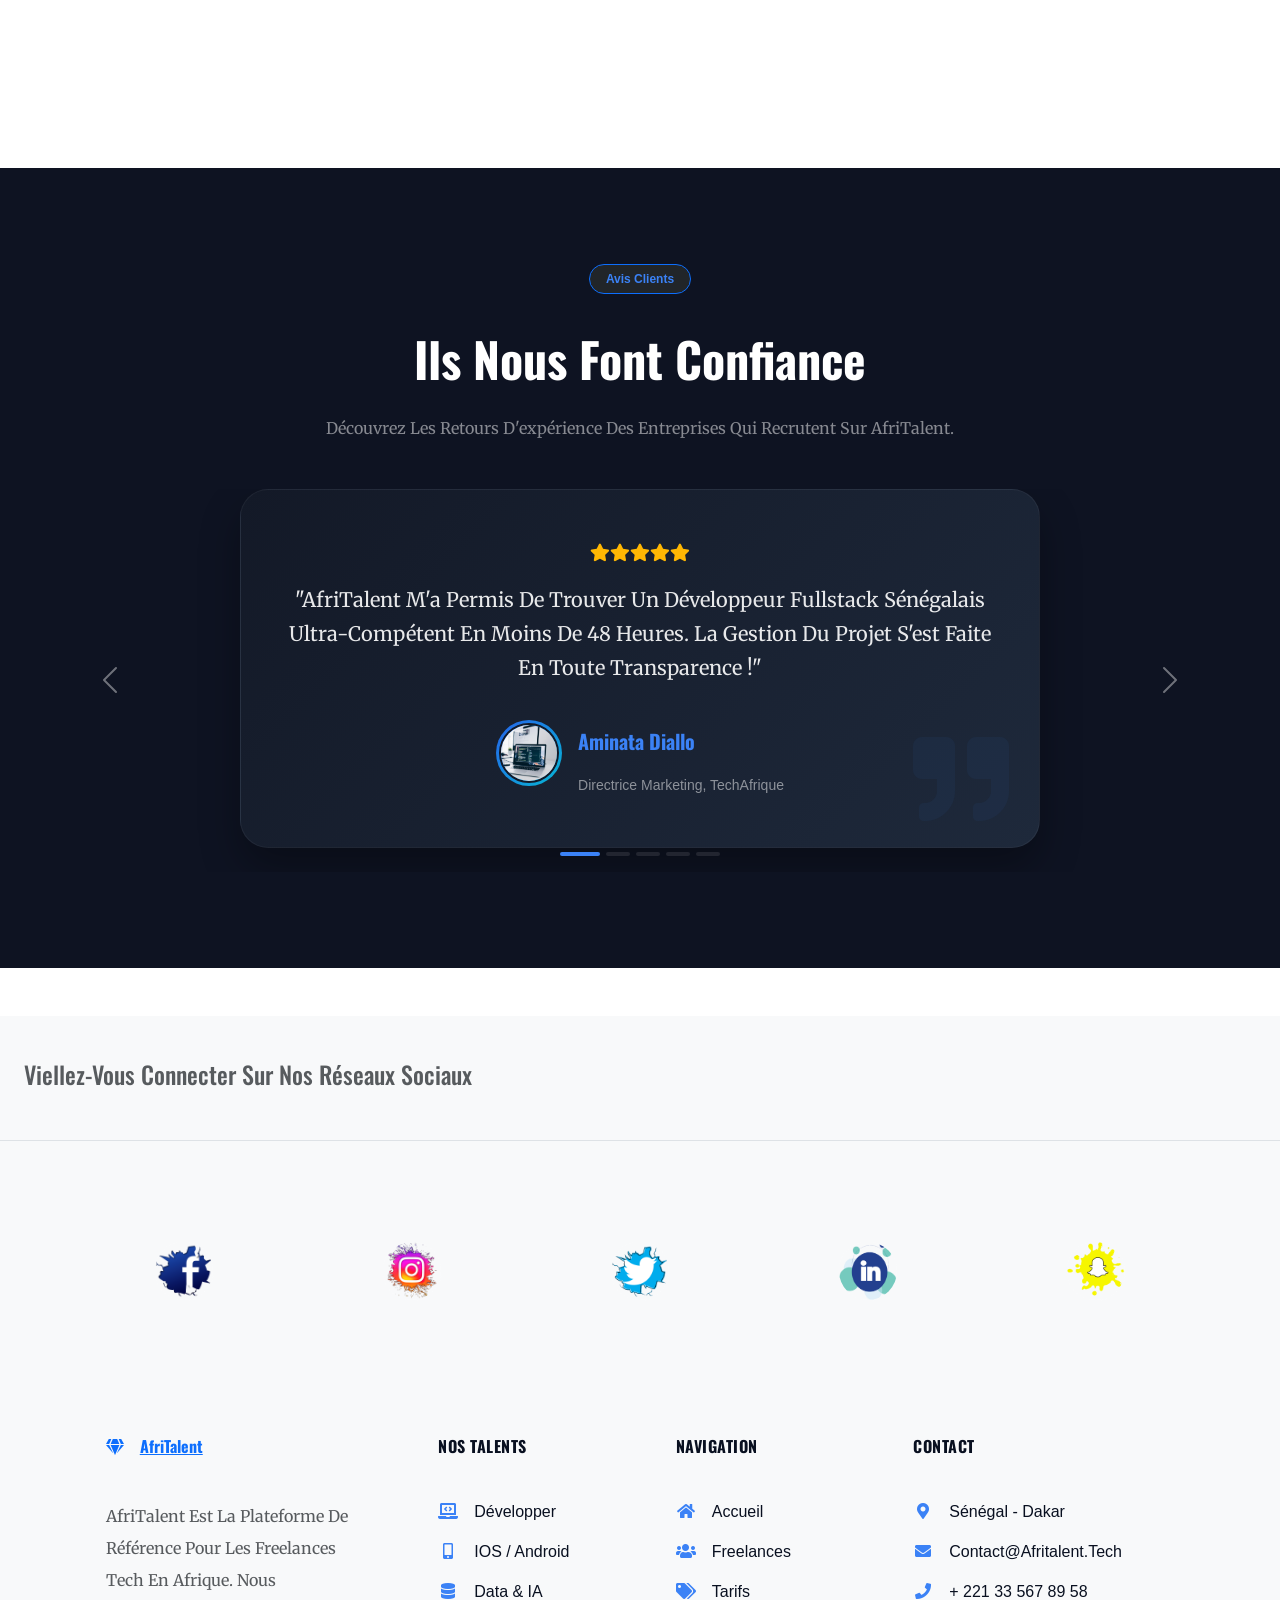
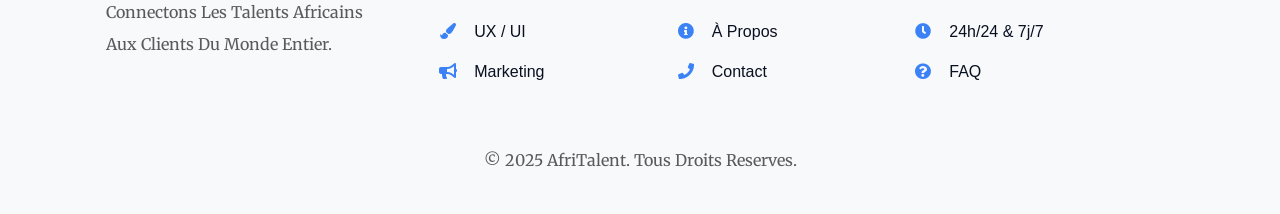
==== commit 37bc86a2: "JS : compteurs animés au scroll et animations fade-in des sections" ====
--- a/index.html
+++ b/index.html
@@ -176,7 +176,7 @@
             </div> 
         </section>
         <!-- SECTION STATISTIQUES : COMPTEURS PREMIUM --> 
-        <section id="statistiques" class="py-5 bg-dark-stats"> 
+        <section id="statistiques" class="py-5 bg-dark-stats fade-in"> 
             <div class="container py-5"> 
                 <div class="text-center mb-5">
                     <span class="badge bg-dark text-blue-talent border border-primary mb-3 px-3 py-2 rounded-pill">Impact</span>
@@ -190,7 +190,7 @@
                     <div class="col-sm-6 col-md-4">
                         <div class="stat-card">
                             <div class="stat-icon"><i class="fas fa-users-cog"></i></div>
-                            <div class="stat-number">1 200+</div>
+                            <div class="stat-number" data-target="3200">0</div>
                             <div class="stat-label">Freelances Qualifiés</div>
                         </div>
                     </div> 
@@ -199,7 +199,7 @@
                     <div class="col-sm-6 col-md-4">
                         <div class="stat-card">
                             <div class="stat-icon"><i class="fas fa-globe-africa"></i></div>
-                            <div class="stat-number">45</div>
+                            <div class="stat-number" data-target="75">0</div>
                             <div class="stat-label">Pays Représentés</div>
                         </div>
                     </div> 
@@ -208,7 +208,7 @@
                     <div class="col-sm-6 col-md-4">
                         <div class="stat-card">
                             <div class="stat-icon"><i class="fas fa-laptop-house"></i></div>
-                            <div class="stat-number">3 800+</div>
+                            <div class="stat-number" data-target="7500">0</div>
                             <div class="stat-label">Projets Réalisés</div>
                         </div>
                     </div> 
--- a/css/style.css
+++ b/css/style.css
@@ -401,7 +401,7 @@
     background-position: center;
 }
 
-/* ⚡ EFFETS HOVER MAGIQUES (Zoom arrière et illumination bleue) ⚡ */
+/* EFFETS HOVER MAGIQUES (Zoom arrière et illumination bleue)  */
 .bento-card:hover {
     transform: translateY(-8px);
     border-color: rgba(59, 130, 246, 0.5);
@@ -589,6 +589,7 @@
     border-radius: 24px;
     box-shadow: 0 15px 35px rgba(0, 0, 0, 0.3);
     transition: all 0.4s cubic-bezier(0.16, 1, 0.3, 1);
+    cursor: pointer;
 }
 
 /* Petites icônes au-dessus des chiffres */
@@ -597,6 +598,7 @@
     color: rgba(255, 255, 255, 0.4);
     margin-bottom: 15px;
     transition: color 0.3s ease;
+    cursor: pointer;
 }
 
 .stat-number {
--- a/css/responsive.css
+++ b/css/responsive.css
@@ -212,3 +212,13 @@
     background-color: #000 !important;
     box-shadow: 0 4px 10px rgba(0,0,0,0.3);
 }
+.fade-in {
+    opacity: 0;
+    transform: translateY(30px); /* Légère remontée */
+    transition: all 0.8s ease-out;
+}
+
+.fade-in.visible {
+    opacity: 1;
+    transform: translateY(0);
+}
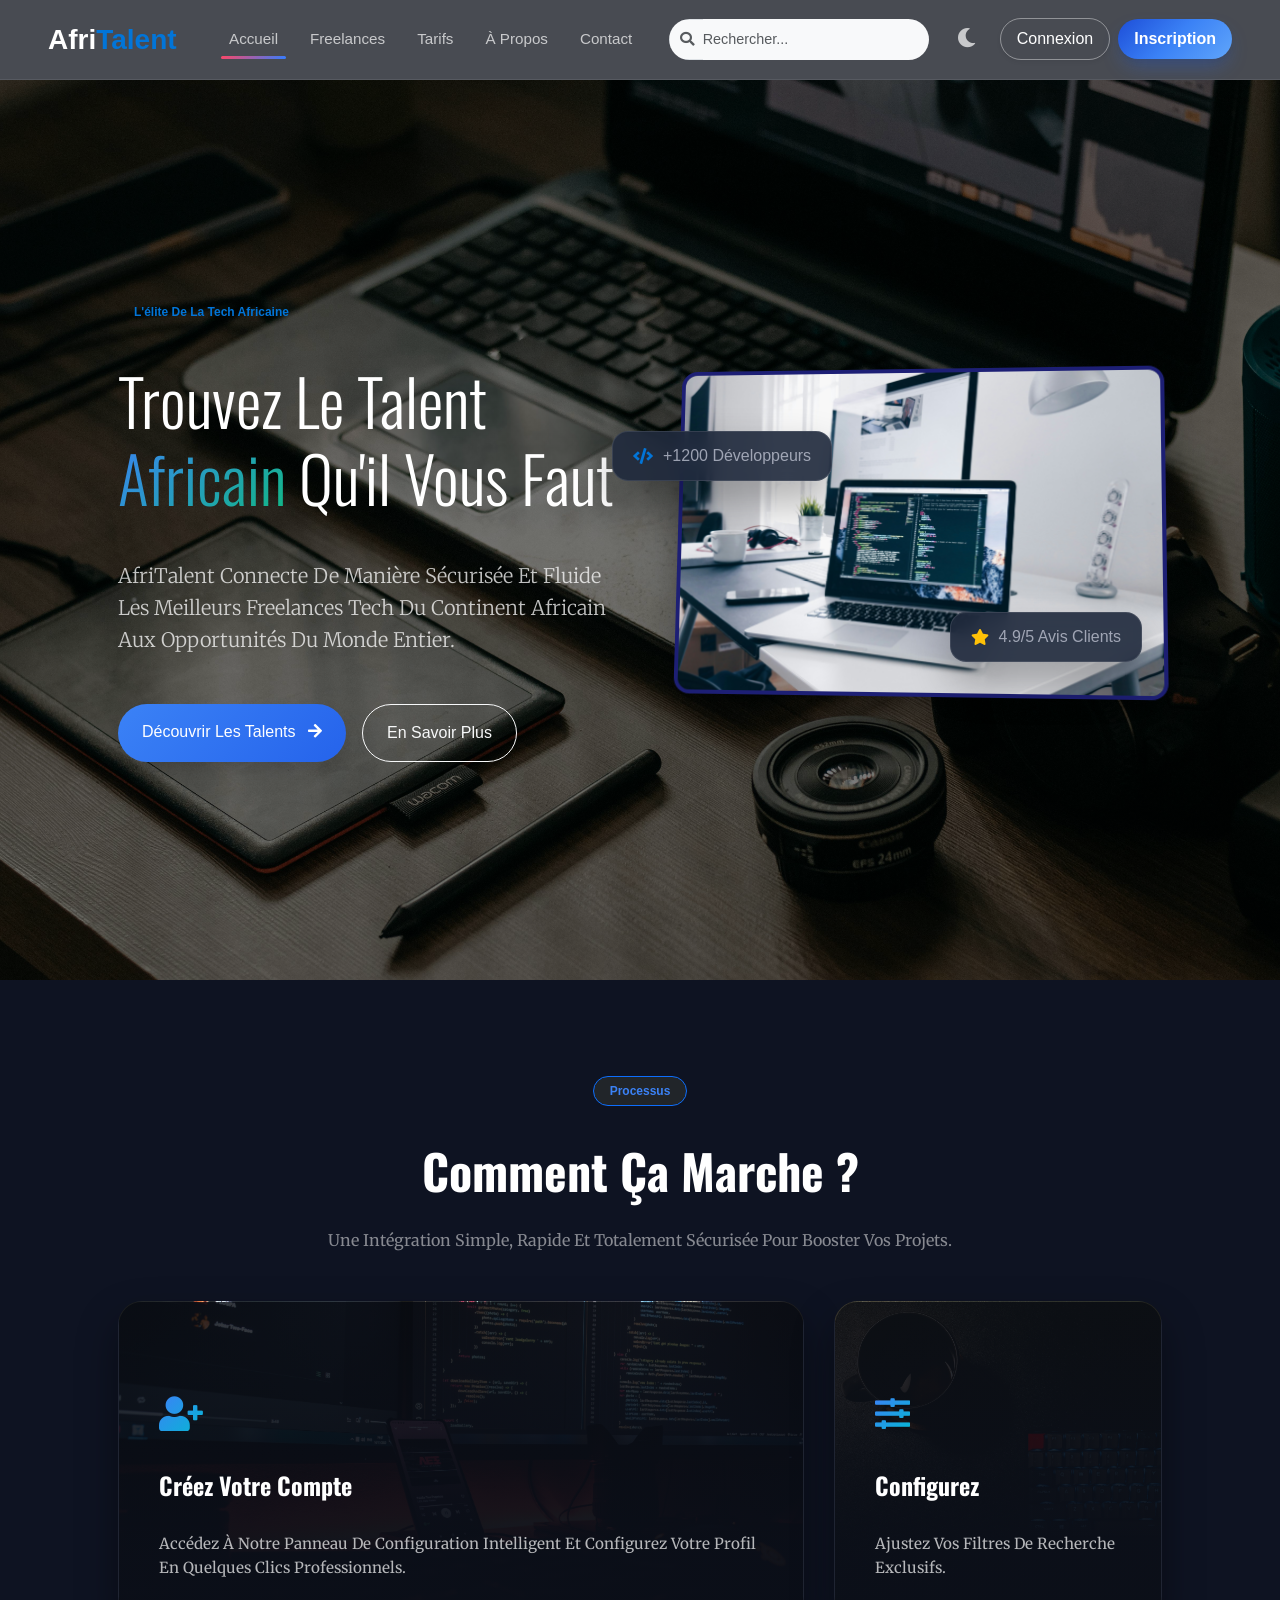
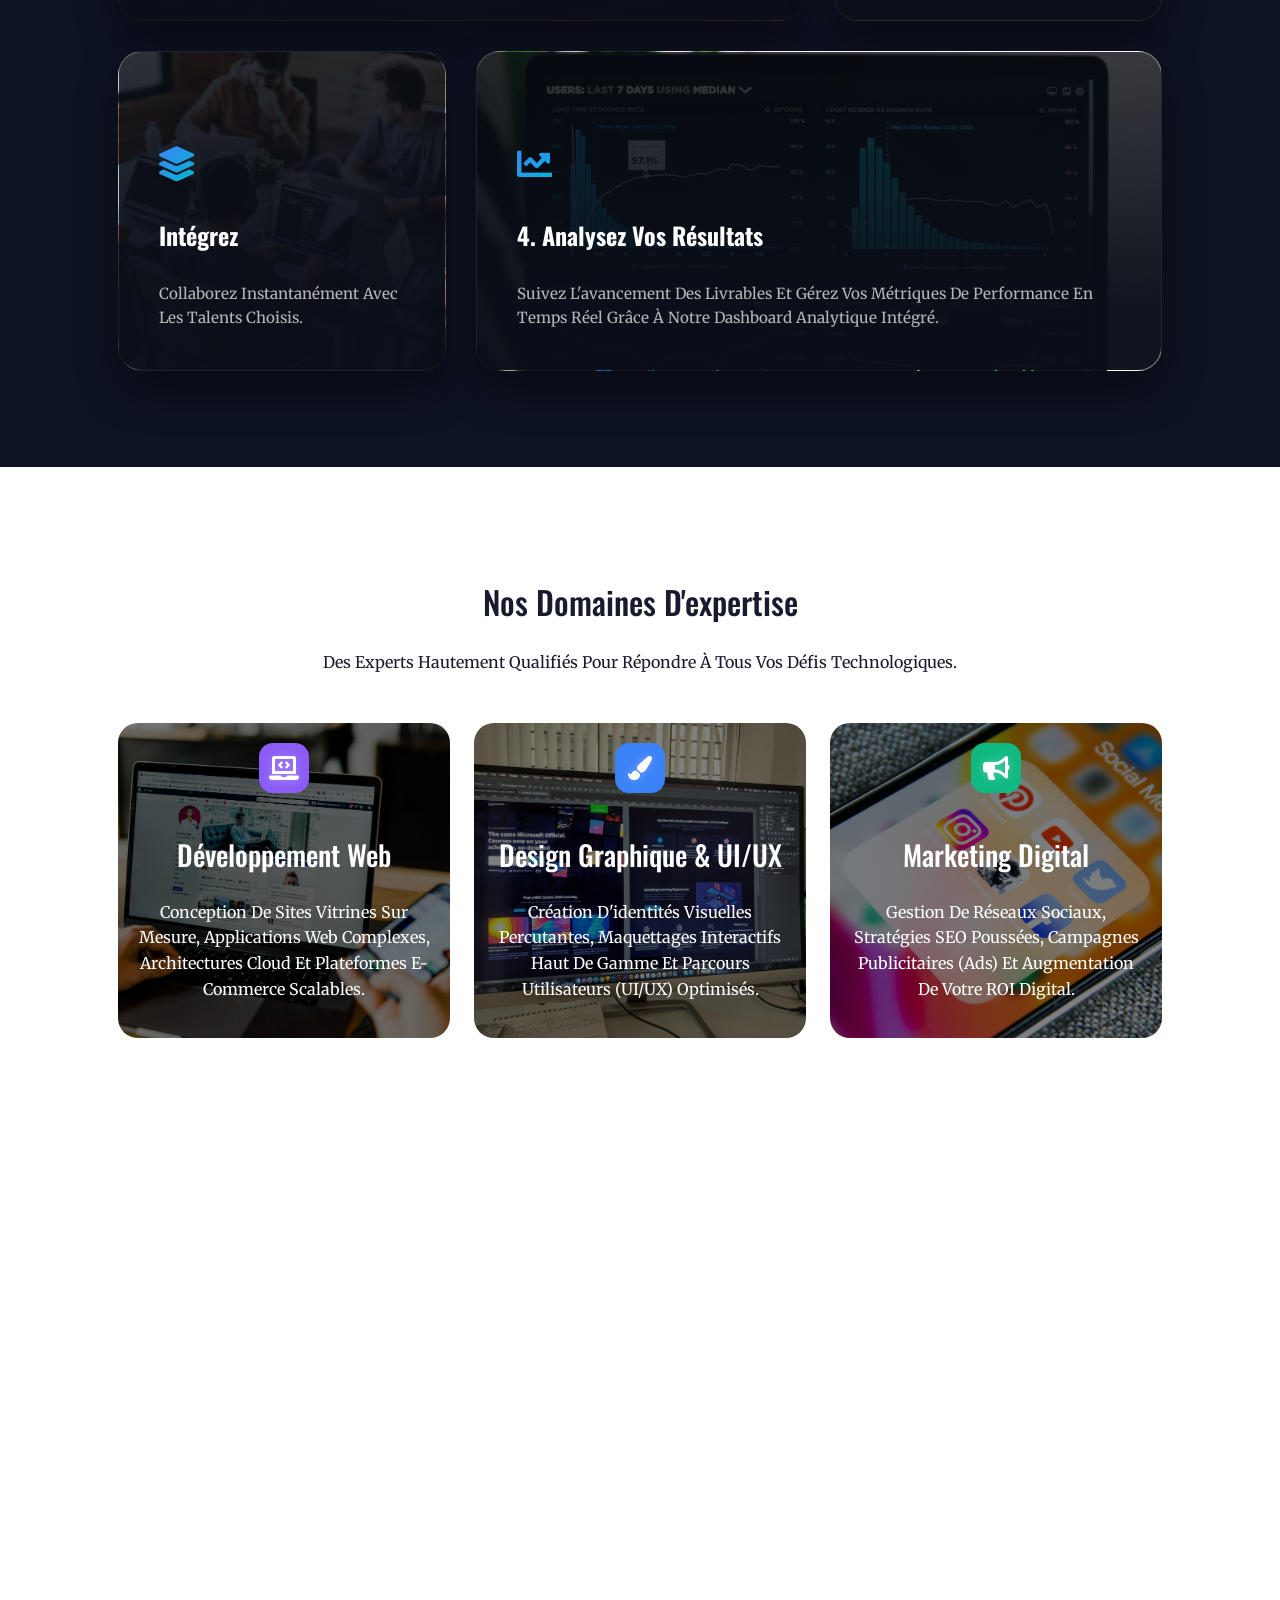
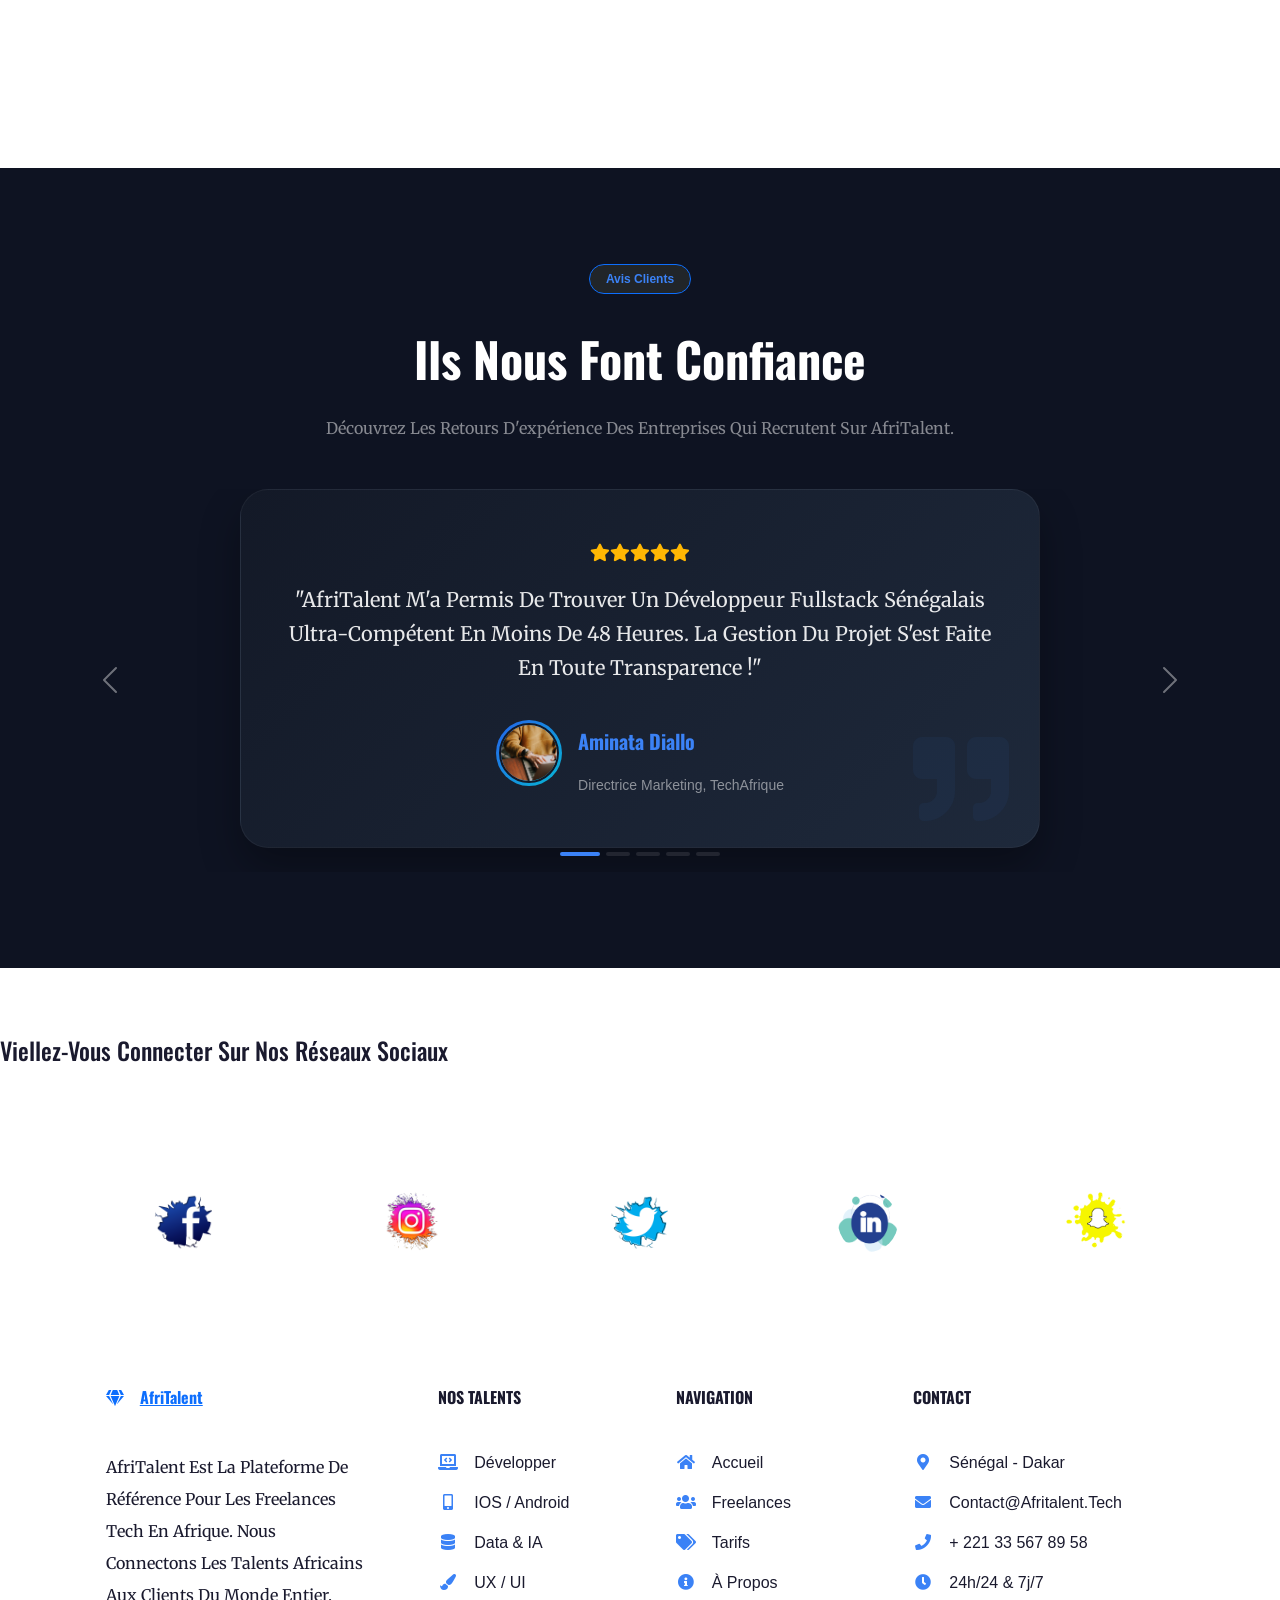
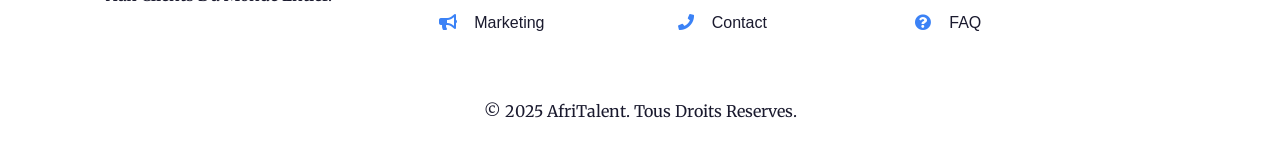
==== commit 2b1cb6a6: "Finalisation : corrections responsive, optimisation du code et commentaires" ====
--- a/index.html
+++ b/index.html
@@ -83,7 +83,8 @@
                         <div class="hero-image-wrapper">
                             <div class="floating-card card-1"><i class="fas fa-code text-primary-talent"></i> <span>+1200 Développeurs</span></div>
                             <div class="floating-card card-2"><i class="fas fa-star text-warning"></i> <span>4.9/5 Avis clients</span></div>
-                            <img src="images/Img3 (4).jpg" alt="Freelance working" class="img-fluid rounded-4 shadow-2xl hero-img-asymmetric">
+                            <img src="images/image-1-(4).jpg
+                            " alt="Freelance working" class="img-fluid rounded-4 shadow-2xl hero-img-asymmetric">
                         </div>
                     </div>
                 </div>
@@ -217,140 +218,138 @@
             </div> 
         </section>
         <!-- SECTION TÉMOIGNAGES --> 
-       <section id="testimonials-carousel-section" class="py-5 bg-dark-section"> 
-        <div class="container py-5"> 
-            <div class="text-center mb-5">
-                <span class="badge bg-dark text-blue-talent border border-primary mb-3 px-3 py-2 rounded-pill">Avis clients</span>
-                <h2 class="section-title text-white fw-bold display-5">Ils nous font confiance</h2> 
-                <p class="text-white-50">Découvrez les retours d'expérience des entreprises qui recrutent sur AfriTalent.</p>
-            </div>
-
-            <div id="premiumTestimonialCarousel" class="carousel slide" data-bs-ride="carousel" data-bs-interval="5000">
-                <div class="carousel-indicators custom-indicators">
-                    <button type="button" data-bs-target="#premiumTestimonialCarousel" data-bs-slide-to="0" class="active" aria-current="true"></button>
-                    <button type="button" data-bs-target="#premiumTestimonialCarousel" data-bs-slide-to="1"></button>
-                    <button type="button" data-bs-target="#premiumTestimonialCarousel" data-bs-slide-to="2"></button>
-                    <button type="button" data-bs-target="#premiumTestimonialCarousel" data-bs-slide-to="3"></button>
-                    <button type="button" data-bs-target="#premiumTestimonialCarousel" data-bs-slide-to="4"></button>
-                </div>
-
-                <div class="carousel-inner text-center text-white pb-4">
-                    
-                    <div class="carousel-item active">
-                        <div class="testimonial-bubble shadow-lg mx-auto">
-                            <i class="fas fa-quote-right quote-icon-bg"></i>
-                            <div class="stars-rating mb-3">
-                                <i class="fas fa-star"></i><i class="fas fa-star"></i><i class="fas fa-star"></i><i class="fas fa-star"></i><i class="fas fa-star"></i>
-                            </div>
-                            <p class="fs-5 testimonial-text">"AfriTalent m'a permis de trouver un développeur Fullstack sénégalais ultra-compétent en moins de 48 heures. La gestion du projet s'est faite en toute transparence !"</p>
-                            <div class="d-flex align-items-center justify-content-center mt-4 gap-3">
-                                <div class="avatar-wrapper">
-                                    <img src="images/Img3 (3).jpg" alt="Aminata Diallo" class="rounded-circle testimonial-avatar">
-                                </div>
-                                <div class="text-start">
-                                    <h5 class="text-blue-talent mb-0 fw-bold">Aminata Diallo</h5>
-                                    <small class="text-white-50">Directrice Marketing, TechAfrique</small>
-                                </div>
-                            </div>
-                        </div>
-                    </div>
-
-                    <div class="carousel-item">
-                        <div class="testimonial-bubble shadow-lg mx-auto">
-                            <i class="fas fa-quote-right quote-icon-bg"></i>
-                            <div class="stars-rating mb-3">
-                                <i class="fas fa-star"></i><i class="fas fa-star"></i><i class="fas fa-star"></i><i class="fas fa-star"></i><i class="fas fa-star"></i>
-                            </div>
-                            <p class="fs-5 testimonial-text">"Le système de Bento Grid et le suivi des résultats sont bluffants. Trouver des experts UX/UI basés au Kenya ou en Côte d'Ivoire n'a jamais été aussi intuitif."</p>
-                            <div class="d-flex align-items-center justify-content-center mt-4 gap-3">
-                                <div class="avatar-wrapper">
-                                    <img src="images/téléchargement (4).jfif" alt="julliana Dubois" class="rounded-circle testimonial-avatar">
-                                </div>
-                                <div class="text-start">
-                                    <h5 class="text-blue-talent mb-0 fw-bold">Marc Dubois</h5>
-                                    <small class="text-white-50">Fondateur de NextGen Studio</small>
-                                </div>
-                            </div>
-                        </div>
-                    </div>
-
-                    <div class="carousel-item">
-                        <div class="testimonial-bubble shadow-lg mx-auto">
-                            <i class="fas fa-quote-right quote-icon-bg"></i>
-                            <div class="stars-rating mb-3">
-                                <i class="fas fa-star"></i><i class="fas fa-star"></i><i class="fas fa-star"></i><i class="fas fa-star"></i><i class="fas fa-star"></i>
-                            </div>
-                            <p class="fs-5 testimonial-text">"La qualité technique des profils est impressionnante. Notre nouvel ingénieur DevOps basé au Cameroun a restructuré toute notre infrastructure Cloud en un temps record."</p>
-                            <div class="d-flex align-items-center justify-content-center mt-4 gap-3">
-                                <div class="avatar-wrapper">
-                                    <img src="images/Refined High-Top Fade.jfif" alt="Patrice Kone" class="rounded-circle testimonial-avatar">
-                                </div>
-                                <div class="text-start">
-                                    <h5 class="text-blue-talent mb-0 fw-bold">Patrice Koné</h5>
-                                    <small class="text-white-50">CTO, KamCloud Services</small>
-                                </div>
-                            </div>
-                        </div>
-                    </div>
-
-                    <div class="carousel-item">
-                        <div class="testimonial-bubble shadow-lg mx-auto">
-                            <i class="fas fa-quote-right quote-icon-bg"></i>
-                            <div class="stars-rating mb-3">
-                                <i class="fas fa-star"></i><i class="fas fa-star"></i><i class="fas fa-star"></i><i class="fas fa-star"></i><i class="text-white-50 far fa-star"></i>
-                            </div>
-                            <p class="fs-5 testimonial-text">"Ce qui me plaît le plus, c'est la sécurisation des paiements. Les freelances travaillent sereinement, et nous, nous ne débloquons les fonds que lorsque le code est validé."</p>
-                            <div class="d-flex align-items-center justify-content-center mt-4 gap-3">
-                                <div class="avatar-wrapper">
-                                    <img src="images/Crisp Taper Fade.jfif" alt="Sarah Jenkins" class="rounded-circle testimonial-avatar">
-                                </div>
-                                <div class="text-start">
-                                    <h5 class="text-blue-talent mb-0 fw-bold">Sarah Jenkins</h5>
-                                    <small class="text-white-50">Product Owner, GlobalTech NY</small>
-                                </div>
-                            </div>
-                        </div>
-                    </div>
-
-                    <div class="carousel-item">
-                        <div class="testimonial-bubble shadow-lg mx-auto">
-                            <i class="fas fa-quote-right quote-icon-bg"></i>
-                            <div class="stars-rating mb-3">
-                                <i class="fas fa-star"></i><i class="fas fa-star"></i><i class="fas fa-star"></i><i class="fas fa-star"></i><i class="fas fa-star"></i>
-                            </div>
-                            <p class="fs-5 testimonial-text">"En tant que startup, recruter des talents hautement qualifiés à des tarifs compétitifs via AfriTalent a littéralement sauvé notre phase de lancement applicatif."</p>
-                            <div class="d-flex align-items-center justify-content-center mt-4 gap-3">
-                                <div class="avatar-wrapper">
-                                    <img src="images/alexander-shatov-mr4JG4SYOF8-unsplash.jpg" alt="Ousmane Sy" class="rounded-circle testimonial-avatar">
-                                </div>
-                                <div class="text-start">
-                                    <h5 class="text-blue-talent mb-0 fw-bold">Ousmane Sy</h5>
-                                    <small class="text-white-50">Co-fondateur, Baobab Invest</small>
-                                </div>
-                            </div>
-                        </div>
-                    </div>
-
-                </div>
-
-                <button class="carousel-control-prev custom-carousel-btn" type="button" data-bs-target="#premiumTestimonialCarousel" data-bs-slide="prev">
-                    <span class="carousel-control-prev-icon" aria-hidden="true"></span>
-                </button>
-                <button class="carousel-control-next custom-carousel-btn" type="button" data-bs-target="#premiumTestimonialCarousel" data-bs-slide="next">
-                    <span class="carousel-control-next-icon" aria-hidden="true"></span>
-                </button>
-            </div>
-        </div> 
-    </section>
+        <section id="testimonials-carousel-section" class="py-5 bg-dark-section"> 
+            <div class="container py-5"> 
+                <div class="text-center mb-5">
+                    <span class="badge bg-dark text-blue-talent border border-primary mb-3 px-3 py-2 rounded-pill">Avis clients</span>
+                    <h2 class="section-title text-white fw-bold display-5">Ils nous font confiance</h2> 
+                    <p class="text-white-50">Découvrez les retours d'expérience des entreprises qui recrutent sur AfriTalent.</p>
+                </div>
+
+                <div id="premiumTestimonialCarousel" class="carousel slide" data-bs-ride="carousel" data-bs-interval="5000">
+                    <div class="carousel-indicators custom-indicators">
+                        <button type="button" data-bs-target="#premiumTestimonialCarousel" data-bs-slide-to="0" class="active" aria-current="true"></button>
+                        <button type="button" data-bs-target="#premiumTestimonialCarousel" data-bs-slide-to="1"></button>
+                        <button type="button" data-bs-target="#premiumTestimonialCarousel" data-bs-slide-to="2"></button>
+                        <button type="button" data-bs-target="#premiumTestimonialCarousel" data-bs-slide-to="3"></button>
+                        <button type="button" data-bs-target="#premiumTestimonialCarousel" data-bs-slide-to="4"></button>
+                    </div>
+
+                    <div class="carousel-inner text-center text-white pb-4">
+                        
+                        <div class="carousel-item active">
+                            <div class="testimonial-bubble shadow-lg mx-auto">
+                                <i class="fas fa-quote-right quote-icon-bg"></i>
+                                <div class="stars-rating mb-3">
+                                    <i class="fas fa-star"></i><i class="fas fa-star"></i><i class="fas fa-star"></i><i class="fas fa-star"></i><i class="fas fa-star"></i>
+                                </div>
+                                <p class="fs-5 testimonial-text">"AfriTalent m'a permis de trouver un développeur Fullstack sénégalais ultra-compétent en moins de 48 heures. La gestion du projet s'est faite en toute transparence !"</p>
+                                <div class="d-flex align-items-center justify-content-center mt-4 gap-3">
+                                    <div class="avatar-wrapper">
+                                        <img src="images/image-1-(3).jpg" alt="Aminata Diallo" class="rounded-circle testimonial-avatar">
+                                    </div>
+                                    <div class="text-start">
+                                        <h5 class="text-blue-talent mb-0 fw-bold">Aminata Diallo</h5>
+                                        <small class="text-white-50">Directrice Marketing, TechAfrique</small>
+                                    </div>
+                                </div>
+                            </div>
+                        </div>
+
+                        <div class="carousel-item">
+                            <div class="testimonial-bubble shadow-lg mx-auto">
+                                <i class="fas fa-quote-right quote-icon-bg"></i>
+                                <div class="stars-rating mb-3">
+                                    <i class="fas fa-star"></i><i class="fas fa-star"></i><i class="fas fa-star"></i><i class="fas fa-star"></i><i class="fas fa-star"></i>
+                                </div>
+                                <p class="fs-5 testimonial-text">"Le système de Bento Grid et le suivi des résultats sont bluffants. Trouver des experts UX/UI basés au Kenya ou en Côte d'Ivoire n'a jamais été aussi intuitif."</p>
+                                <div class="d-flex align-items-center justify-content-center mt-4 gap-3">
+                                    <div class="avatar-wrapper">
+                                        <img src="images/téléchargement-(4).jfif" alt="julliana Dubois" class="rounded-circle testimonial-avatar">
+                                    </div>
+                                    <div class="text-start">
+                                        <h5 class="text-blue-talent mb-0 fw-bold">Marc Dubois</h5>
+                                        <small class="text-white-50">Fondateur de NextGen Studio</small>
+                                    </div>
+                                </div>
+                            </div>
+                        </div>
+
+                        <div class="carousel-item">
+                            <div class="testimonial-bubble shadow-lg mx-auto">
+                                <i class="fas fa-quote-right quote-icon-bg"></i>
+                                <div class="stars-rating mb-3">
+                                    <i class="fas fa-star"></i><i class="fas fa-star"></i><i class="fas fa-star"></i><i class="fas fa-star"></i><i class="fas fa-star"></i>
+                                </div>
+                                <p class="fs-5 testimonial-text">"La qualité technique des profils est impressionnante. Notre nouvel ingénieur DevOps basé au Cameroun a restructuré toute notre infrastructure Cloud en un temps record."</p>
+                                <div class="d-flex align-items-center justify-content-center mt-4 gap-3">
+                                    <div class="avatar-wrapper">
+                                        <img src="images/Refined.jfif" alt="Patrice Kone" class="rounded-circle testimonial-avatar">
+                                    </div>
+                                    <div class="text-start">
+                                        <h5 class="text-blue-talent mb-0 fw-bold">Patrice Koné</h5>
+                                        <small class="text-white-50">CTO, KamCloud Services</small>
+                                    </div>
+                                </div>
+                            </div>
+                        </div>
+
+                        <div class="carousel-item">
+                            <div class="testimonial-bubble shadow-lg mx-auto">
+                                <i class="fas fa-quote-right quote-icon-bg"></i>
+                                <div class="stars-rating mb-3">
+                                    <i class="fas fa-star"></i><i class="fas fa-star"></i><i class="fas fa-star"></i><i class="fas fa-star"></i><i class="text-white-50 far fa-star"></i>
+                                </div>
+                                <p class="fs-5 testimonial-text">"Ce qui me plaît le plus, c'est la sécurisation des paiements. Les freelances travaillent sereinement, et nous, nous ne débloquons les fonds que lorsque le code est validé."</p>
+                                <div class="d-flex align-items-center justify-content-center mt-4 gap-3">
+                                    <div class="avatar-wrapper">
+                                        <img src="images/Crisp-Taper-Fade.jfif" alt="Sarah Jenkins" class="rounded-circle testimonial-avatar">
+                                    </div>
+                                    <div class="text-start">
+                                        <h5 class="text-blue-talent mb-0 fw-bold">Sarah Jenkins</h5>
+                                        <small class="text-white-50">Product Owner, GlobalTech NY</small>
+                                    </div>
+                                </div>
+                            </div>
+                        </div>
+
+                        <div class="carousel-item">
+                            <div class="testimonial-bubble shadow-lg mx-auto">
+                                <i class="fas fa-quote-right quote-icon-bg"></i>
+                                <div class="stars-rating mb-3">
+                                    <i class="fas fa-star"></i><i class="fas fa-star"></i><i class="fas fa-star"></i><i class="fas fa-star"></i><i class="fas fa-star"></i>
+                                </div>
+                                <p class="fs-5 testimonial-text">"En tant que startup, recruter des talents hautement qualifiés à des tarifs compétitifs via AfriTalent a littéralement sauvé notre phase de lancement applicatif."</p>
+                                <div class="d-flex align-items-center justify-content-center mt-4 gap-3">
+                                    <div class="avatar-wrapper">
+                                        <img src="images/alexander-shatov-mr4JG4SYOF8-unsplash.jpg" alt="Ousmane Sy" class="rounded-circle testimonial-avatar">
+                                    </div>
+                                    <div class="text-start">
+                                        <h5 class="text-blue-talent mb-0 fw-bold">Ousmane Sy</h5>
+                                        <small class="text-white-50">Co-fondateur, Baobab Invest</small>
+                                    </div>
+                                </div>
+                            </div>
+                        </div>
+
+                    </div>
+
+                    <button class="carousel-control-prev custom-carousel-btn" type="button" data-bs-target="#premiumTestimonialCarousel" data-bs-slide="prev">
+                        <span class="carousel-control-prev-icon" aria-hidden="true"></span>
+                    </button>
+                    <button class="carousel-control-next custom-carousel-btn" type="button" data-bs-target="#premiumTestimonialCarousel" data-bs-slide="next">
+                        <span class="carousel-control-next-icon" aria-hidden="true"></span>
+                    </button>
+                </div>
+            </div> 
+        </section>
+    </main>
     <!-- Pied de page --> 
-    <footer class="text-center text-lg-start bg-body-tertiary text-muted mt-5">
+    <footer class="text-center text-lg-start   mt-5">
         <!-- div: Social media -->
-        <div class="d-flex justify-content-center justify-content-lg-between p-4 border-bottom">
-            <!-- Left -->
             <div class="me-5 d-none d-lg-block">
                 <h4>viellez-vous connecter sur nos réseaux sociaux</h4>
             </div>
-        </div>
         <!-- div: Social media -->
         <div class="social-media">
             <div class="container text-center">
@@ -365,8 +364,7 @@
         </div>
         <!-- div: Links  -->
         <div class="container">
-            <div class="row mt-3">
-            
+            <div class="row mt-3">           
                 <div class="col-md-3 col-lg-4 col-xl-3 mx-auto mb-4">
                     <h6 class="text-uppercase fw-bold mb-4 text-blue-talent">
                         <a href="index.html"><i class="fas fa-gem me-3 t-done"></i>AfriTalent</a>
@@ -375,10 +373,9 @@
                         AfriTalent est la plateforme de référence pour les freelances tech en Afrique. 
                         Nous connectons les talents africains aux clients du monde entier.
                     </p>
-                </div>
-                
+                </div>                
                 <div class="col-md-2 col-lg-2 col-xl-2 mx-auto mb-4">
-                    <h6 class="text-uppercase fw-bold mb-4 footer-heading">Nos Talents</h6>
+                    <h6 class="text-uppercase fw-bold mb-4 ">Nos Talents</h6>
                     <ul class="list-unstyled footer-links">
                         <li class="mb-3"><a href="developpement-web.html" class="text-reset"><i class="fas fa-laptop-code me-3 icon-width"></i>Développer</a></li>
                         <li class="mb-3"><a href="mobile.html" class="text-reset"><i class="fas fa-mobile-alt me-3 icon-width"></i>iOS / Android</a></li>
@@ -387,9 +384,8 @@
                         <li class="mb-3"><a href="marketing-digital.html" class="text-reset"><i class="fas fa-bullhorn me-3 icon-width"></i>Marketing</a></li>
                     </ul>
                 </div>
-            
                 <div class="col-md-3 col-lg-2 col-xl-2 mx-auto mb-4">
-                    <h6 class="text-uppercase fw-bold mb-4 footer-heading">Navigation</h6>
+                    <h6 class="text-uppercase fw-bold mb-4 ">Navigation</h6>
                     <ul class="list-unstyled footer-links">
                         <li class="mb-3"><a href="index.html" class="text-reset"><i class="fas fa-home me-3 icon-width"></i>Accueil</a></li>
                         <li class="mb-3"><a href="freelances.html" class="text-reset"><i class="fas fa-users me-3 icon-width"></i>Freelances</a></li>
@@ -397,10 +393,9 @@
                         <li class="mb-3"><a href="about.html" class="text-reset"><i class="fas fa-info-circle me-3 icon-width"></i>À propos</a></li>
                         <li class="mb-3"><a href="contact.html" class="text-reset"><i class="fas fa-phone me-3 icon-width"></i>Contact</a></li>
                     </ul>
-                </div>
-                
+                </div>               
                 <div class="col-md-4 col-lg-3 col-xl-3 mx-auto mb-md-0 mb-4">
-                    <h6 class="text-uppercase fw-bold mb-4 footer-heading">Contact</h6>
+                    <h6 class="text-uppercase fw-bold mb-4 ">Contact</h6>
                     <ul class="list-unstyled footer-links">
                         <li class="mb-3"><a href="http://maps.google.com" target="_blank" class="text-reset"><i class="fas fa-map-marker-alt me-3 icon-width"></i>Sénégal - Dakar</a></li>
                         <li class="mb-3"><a href="mailto:contact@afritalent.tech" class="text-reset"><i class="fas fa-envelope me-3 icon-width"></i>contact@afritalent.tech</a></li>
@@ -409,15 +404,12 @@
                         <li class="mb-3"><a href="faq.html" class="text-reset"><i class="fas fa-question-circle me-3 icon-width"></i>FAQ</a></li>
                     </ul>
                 </div>
-
             </div>
         </div>       
         <!-- Copyright -->
-
         <div class="container py-4"> 
             <p class="text-center">&copy; 2025 AfriTalent. Tous droits reserves.</p> 
         </div> 
-        <!-- Copyright -->
     </footer>
     <!-- Footer -->
       <!-- Bouton Retour en haut -->
--- a/css/style.css
+++ b/css/style.css
@@ -48,7 +48,26 @@
     --primary-talent-color: #0d6efd; /* Le bleu de votre logo AfriTalent */
     --gradient-inscription: linear-gradient(135deg, #f05a7e, #ff7e5f); /* Dégradé rose/orange du bouton */
 }
-
+:root {
+    --bg-color: #ffffff;
+    --text-color: #1a1a2e;
+}
+
+body.dark-mode {
+    --bg-color: #1a1a2e;
+    --text-color: #ffffff;
+}
+body.dark-mode {
+    --footer-text: #ffffff; /* Le texte devient blanc */
+}
+
+body {
+    font-family: 'Plus Jakarta Sans', sans-serif;
+    background-color: var(--bg-color);
+    color: var(--text-color);
+    transition: background-color 0.3s, color 0.3s; /* Pour un passage fluide [8] */
+}
+*/
 /* --- Style Global de la Navbar --- */
 .navbar {
     background: rgba(30, 30, 35, 0.75) !important; 
@@ -200,12 +219,6 @@
     color: var(--primary-color);
 }
 
-/* stylise mon section hero */
-
-body {
-    font-family: 'Plus Jakarta Sans', sans-serif;
-}
-
 /* Forçage de l'harmonie de la Navbar sur toutes les pages */
 .custom-navbar {
     background: rgba(11, 15, 25, 0.75) !important;
@@ -378,25 +391,25 @@
 /* Dispositions Grid asymétriques */
 .bento-1 { 
     grid-column: span 2; 
-    background-image: linear-gradient(rgba(0, 0, 0, 0.5), rgba(0, 0, 0, 0.5)), url(../images/img0\ \(4\).jpg);
+    background-image: linear-gradient(rgba(0, 0, 0, 0.5), rgba(0, 0, 0, 0.5)), url(../images/img0-\(8\).jpg);
     background-size: cover;
     background-position: center;
 }
 .bento-2 { 
     grid-column: span 1; 
-    background-image: linear-gradient(rgba(0, 0, 0, 0.5), rgba(0, 0, 0, 0.5)), url(../images/img0\ \(3\).jpg);
+    background-image: linear-gradient(rgba(0, 0, 0, 0.5), rgba(0, 0, 0, 0.5)), url(../images/img0-\(6\).jpg);
     background-size: cover;
     background-position: center;
    }
 .bento-3 { 
     grid-column: span 1; 
-    background-image: linear-gradient(rgba(0, 0, 0, 0.5), rgba(0, 0, 0, 0.5)), url(../images/img0\ \(1\).jpg);
+    background-image: linear-gradient(rgba(0, 0, 0, 0.5), rgba(0, 0, 0, 0.5)), url(../images/img0-\(1\).jpg);
     background-size: cover;
     background-position: center;
  }
 .bento-4 { 
     grid-column: span 2; 
-    background-image: linear-gradient(rgba(0, 0, 0, 0.5), rgba(0, 0, 0, 0.5)), url(../images/img0\ \(5\).jpg);
+    background-image: linear-gradient(rgba(0, 0, 0, 0.5), rgba(0, 0, 0, 0.5)), url(../images/img0-\(5\).jpg);
     background-size: cover;
     background-position: center;
 }
@@ -419,7 +432,7 @@
     text-align: center;
 }
    .service-card-premium {
-    background: linear-gradient(rgba(0, 0, 0, 0.5), rgba(0, 0, 0, 0.5)),  url(../images/eftakher-alam-i1VQZsU86ok-unsplash.jpg);
+    background: linear-gradient(rgba(0, 0, 0, 0.5), rgba(0, 0, 0, 0.5)),  url(../images/eftakher-alam.jpg);
     background-size: cover;
     background-position: center;
     border-radius: 20px;
@@ -654,7 +667,6 @@
 
 .subtitle-freelance {
     font-size: 1.1rem;
-    color: #6c757d; 
     max-width: 600px;
     margin: 0 auto; 
 }
@@ -667,36 +679,32 @@
     gap: 20px;
 }
 .freelance-card {
-    background-color: var(--bg-dark-color);
-    border-radius: 8px;
-    padding: 20px;
-    margin-bottom: 20px;
-    color: var(--text-white);
-}
-.container-card {
-    margin: 0 auto;
-    display: flex;
-    flex-wrap: wrap;
-    justify-content: center;
-    gap: 20px;
-    margin-top: 50px;
-    margin-bottom: 50px;
+    text-align: center;
+}
+
+#freelance-grid {
+    margin-top: 10px;
+    margin-bottom: 15px;
     cursor: pointer;
     transition: transform 0.3s ease, box-shadow 0.3s ease;
     text-align: center;
 }
-.container-card .card:hover {
+.card{
+    overflow: hidden;   
+}
+.card:hover {
     transform: translateY(-10px);
-    box-shadow: 0 4px 15px rgba(240, 90, 126, 0.4) !important;
-}
-.container-card .card::after {
+    box-shadow: 0 4px 6px -1px rgba(0, 0, 0, 0.1), 0 10px 20px -5px rgba(37, 99, 235, 0.4) !important;
+
+}
+.card::after {
     content: "";
     display: block;
     clear: both;
 }
-.container-card img {
+.freelance-card img {
     width: 100%;
-    height: 280px;
+    height: 250px;
     object-fit: cover;
     position: center;
     border-radius: 2px;
@@ -719,21 +727,32 @@
     font-weight: 600;
     text-decoration: none;
     border-radius: 5px;
-}
-.btn-freelances a:hover {
-    background-color: var(--bg-dander) !important;
-    color:var(--text-white) !important;
-    box-shadow: 0 4px 6px -1px rgba(0, 0, 0, 0.1), 0 10px 20px -5px rgba(37, 99, 235, 0.4) !important;
-    transform: translateY(-1px);
-    filter: brightness(1.1);
-}
-.plus-freelance{
-    margin-top: 50px;
     transition: transform 0.3s ease, box-shadow 0.3s ease;
-    text-align: center;
-
-}
-.plus-freelance a {
+
+}
+.btns-freelance{
+    margin-top: 40px;
+    color: var(--text-white);
+    border: none;
+    padding: 10px;
+    border-radius: 5px;
+    transition: background-color 0.3s ease;
+    align-items: center;
+    text-align: center;
+}
+.btn-outline-primary:hover{
+    background: var(--gradient-color) !important;
+    box-shadow: 0 4px 6px -1px rgba(0, 0, 0, 0.1), 0 10px 20px -5px rgba(37, 99, 235, 0.4) !important;
+    border: none;
+    color: #fff !important;
+    text-decoration: none;
+    transition: transform 0.3s ease, box-shadow 0.3s ease;
+}
+.filter-btn :active{
+    background: var(--gradient-color) !important;
+    box-shadow: 0 4px 6px -1px rgba(0, 0, 0, 0.1), 0 10px 20px -5px rgba(37, 99, 235, 0.4) !important;
+}
+.btns-freelance a {
     padding: 10px 20px;
     background: var(--gradient-color) !important;
     box-shadow: 0 4px 6px -1px rgba(0, 0, 0, 0.1), 0 10px 20px -5px rgba(37, 99, 235, 0.4) !important;
@@ -746,7 +765,13 @@
     transition: transform 0.3s ease, box-shadow 0.3s ease;
 
 }
-
+.btn-freelances .plus:hover {
+    background-color: var(--bg-dander) !important;
+    color:var(--text-white) !important;
+    box-shadow: 0 4px 6px -1px rgba(0, 0, 0, 0.1), 0 10px 20px -5px rgba(37, 99, 235, 0.4) !important;
+    transform: translateY(-1px);
+    filter: brightness(1.1);
+}
 /* stylise mon page de tarifs */
 .tarifs-section {
     padding: 60px 0;
@@ -769,28 +794,28 @@
     color: var(--text-white);
 }
 .container-card .card1 {
-    background-image: linear-gradient(rgba(0, 0, 0, 0.5), rgba(0, 0, 0, 0.5)), url(../images/Img7\ \(1\).jpg);
+    background-image: linear-gradient(rgba(0, 0, 0, 0.5), rgba(0, 0, 0, 0.5)), url(../images/Img7-\(1\).jpg);
     background-size: cover;
     background-position: center;
     border-radius: 8px;
     cursor: pointer;
 }
 .container-card .card11 {
-    background-image: linear-gradient(rgba(0, 0, 0, 0.5), rgba(0, 0, 0, 0.5)), url(../images/Img7\ \(2\).jpg);
+    background-image: linear-gradient(rgba(0, 0, 0, 0.5), rgba(0, 0, 0, 0.5)), url(../images/Img7-\(2\).jpg);
     background-size: cover;
     background-position: center;
     border-radius: 8px;
     cursor: pointer;
 }
 .container-card .card111 {
-    background-image: linear-gradient(rgba(0, 0, 0, 0.5), rgba(0, 0, 0, 0.5)), url(../images/Img9\ \(1\).jpg);
+    background-image: linear-gradient(rgba(0, 0, 0, 0.5), rgba(0, 0, 0, 0.5)), url(../images/Img9-\(2\).jpg);
     background-size: cover;
     background-position: center;
     border-radius: 8px;
     cursor: pointer;
 }
 .container-card .card2 {
-    background-image: linear-gradient(rgba(0, 0, 0, 0.5), rgba(0, 0, 0, 0.5)), url(../images/Img7\ \(4\).jpg);
+    background-image: linear-gradient(rgba(0, 0, 0, 0.5), rgba(0, 0, 0, 0.5)), url(../images/Img7-\(4\).jpg);
     background-size: cover;
     background-position: center;
     border-radius: 8px;
@@ -804,28 +829,28 @@
     cursor: pointer;
 }
 .container-card .card222 {
-    background-image: linear-gradient(rgba(0, 0, 0, 0.5), rgba(0, 0, 0, 0.5)), url(../images/Img3\ \(4\).jpg);
+    background-image: linear-gradient(rgba(0, 0, 0, 0.5), rgba(0, 0, 0, 0.5)), url(../images/image-1-\(4\).jpg);
     background-size: cover;
     background-position: center;
     border-radius: 8px;
     cursor: pointer;
 }
 .container-card .card3 {
-    background-image: linear-gradient(rgba(0, 0, 0, 0.5), rgba(0, 0, 0, 0.5)), url(../images/Img9\ \(2\).jpg);
+    background-image: linear-gradient(rgba(0, 0, 0, 0.5), rgba(0, 0, 0, 0.5)), url(../images/Img9-\(3\).jpg);
     background-size: cover;
     background-position: center;
     border-radius: 8px;
     cursor: pointer;
 }
 .container-card .card33 {
-    background-image: linear-gradient(rgba(0, 0, 0, 0.5), rgba(0, 0, 0, 0.5)), url(../images/Img3\ \(1\).jpg);
+    background-image: linear-gradient(rgba(0, 0, 0, 0.5), rgba(0, 0, 0, 0.5)), url(../images/image-1-\(1\).jpg);
     background-size: cover;
     background-position: center;
     border-radius: 8px;
     cursor: pointer;
 }
 .container-card .card333 {
-    background-image: linear-gradient(rgba(0, 0, 0, 0.5), rgba(0, 0, 0, 0.5)), url(../images/Img3\ \(3\).jpg);
+    background-image: linear-gradient(rgba(0, 0, 0, 0.5), rgba(0, 0, 0, 0.5)), url(../images/image-1-\(3\).jpg);
     background-size: cover;
     background-position: center;
     border-radius: 8px;
@@ -839,6 +864,18 @@
 }
 .container-card .card3:hover {
     box-shadow: 0 6px 10px rgba(17, 2, 158, 0.2);
+}
+.container-card .card333:hover, .container-card .card3:hover, .container-card .card33:hover{
+    transform: translateY(-10px);
+    box-shadow: 0 4px 6px -1px rgba(0, 0, 0, 0.1), 0 10px 20px -5px rgba(37, 99, 235, 0.4) !important;
+}
+.container-card .card1:hover, .container-card .card11:hover, .container-card .card111:hover{
+    transform: translateY(-10px);
+    box-shadow: 0 4px 6px -1px rgba(0, 0, 0, 0.1), 0 10px 20px -5px rgba(37, 99, 235, 0.4) !important;
+}
+.container-card .card2:hover, .container-card .card22:hover, .container-card .card222:hover{
+    transform: translateY(-10px);
+    box-shadow: 0 4px 6px -1px rgba(0, 0, 0, 0.1), 0 10px 20px -5px rgba(37, 99, 235, 0.4) !important;
 }
 .btn-freelances a:hover {
     transform: translateY(-5px);
@@ -918,6 +955,9 @@
     padding-bottom: 10px;
     border-radius: 5px;
 }
+.card-anime h4{
+    color: var(--bg-dark-color);
+}
 .card-anime:hover{
     box-shadow: 0 4px 6px -1px rgba(0, 0, 0, 0.1), 0 10px 20px -5px rgba(37, 99, 235, 0.4) !important;
     transform: translateY(-10px);
@@ -1158,7 +1198,6 @@
     width: 60px;
     height: 60px;
     border-radius: 50%;
-    border: 1px solid rgba(255, 255, 255, 0.08);
     color: rgba(255, 255, 255, 0.6) !important; 
     font-size: 1.2rem;
     text-decoration: none;
@@ -1169,7 +1208,6 @@
     color: #ffffff !important;
     transform: translateY(-4px); 
     background: linear-gradient(135deg, #2563eb 0%, #06b6d4 100%); 
-    border-color: transparent;
     box-shadow: 0 10px 20px rgba(37, 99, 235, 0.4); 
 }
 .nos-reseaux{
@@ -1190,11 +1228,6 @@
     color: var(--text-white);
     text-decoration: none;
     transition: color 0.3s ease;$
-
-}
-.bg-dark-footer {
-    background-color: #090d16 !important; 
-    border-top: 1px solid rgba(255, 255, 255, 0.05);
 }
 
 /* Couleur de ton Bleu Tech pour le titre principal */
@@ -1218,15 +1251,13 @@
 
 /* Liens du footer plus doux (gris) qui passent au blanc/bleu au survol */
 .footer-links a {
-    color: var(--bg-dark-color) !important;
-    text-decoration: none;
-    
+    text-decoration: none;    
     transition: all 0.2s ease-in-out;
     display: inline-block;
 }
 
 .footer-links a:hover {
-    color: var(--bg-dark-color)!important;
+    color: var(--bg-primary)!important;
     transform: translateX(4px); 
 }
 
--- a/css/responsive.css
+++ b/css/responsive.css
@@ -222,3 +222,8 @@
     opacity: 1;
     transform: translateY(0);
 }
+.projet{
+    color: #3b82f6; 
+    font-size: 1.rem;
+    font-weight: 800;
+}
